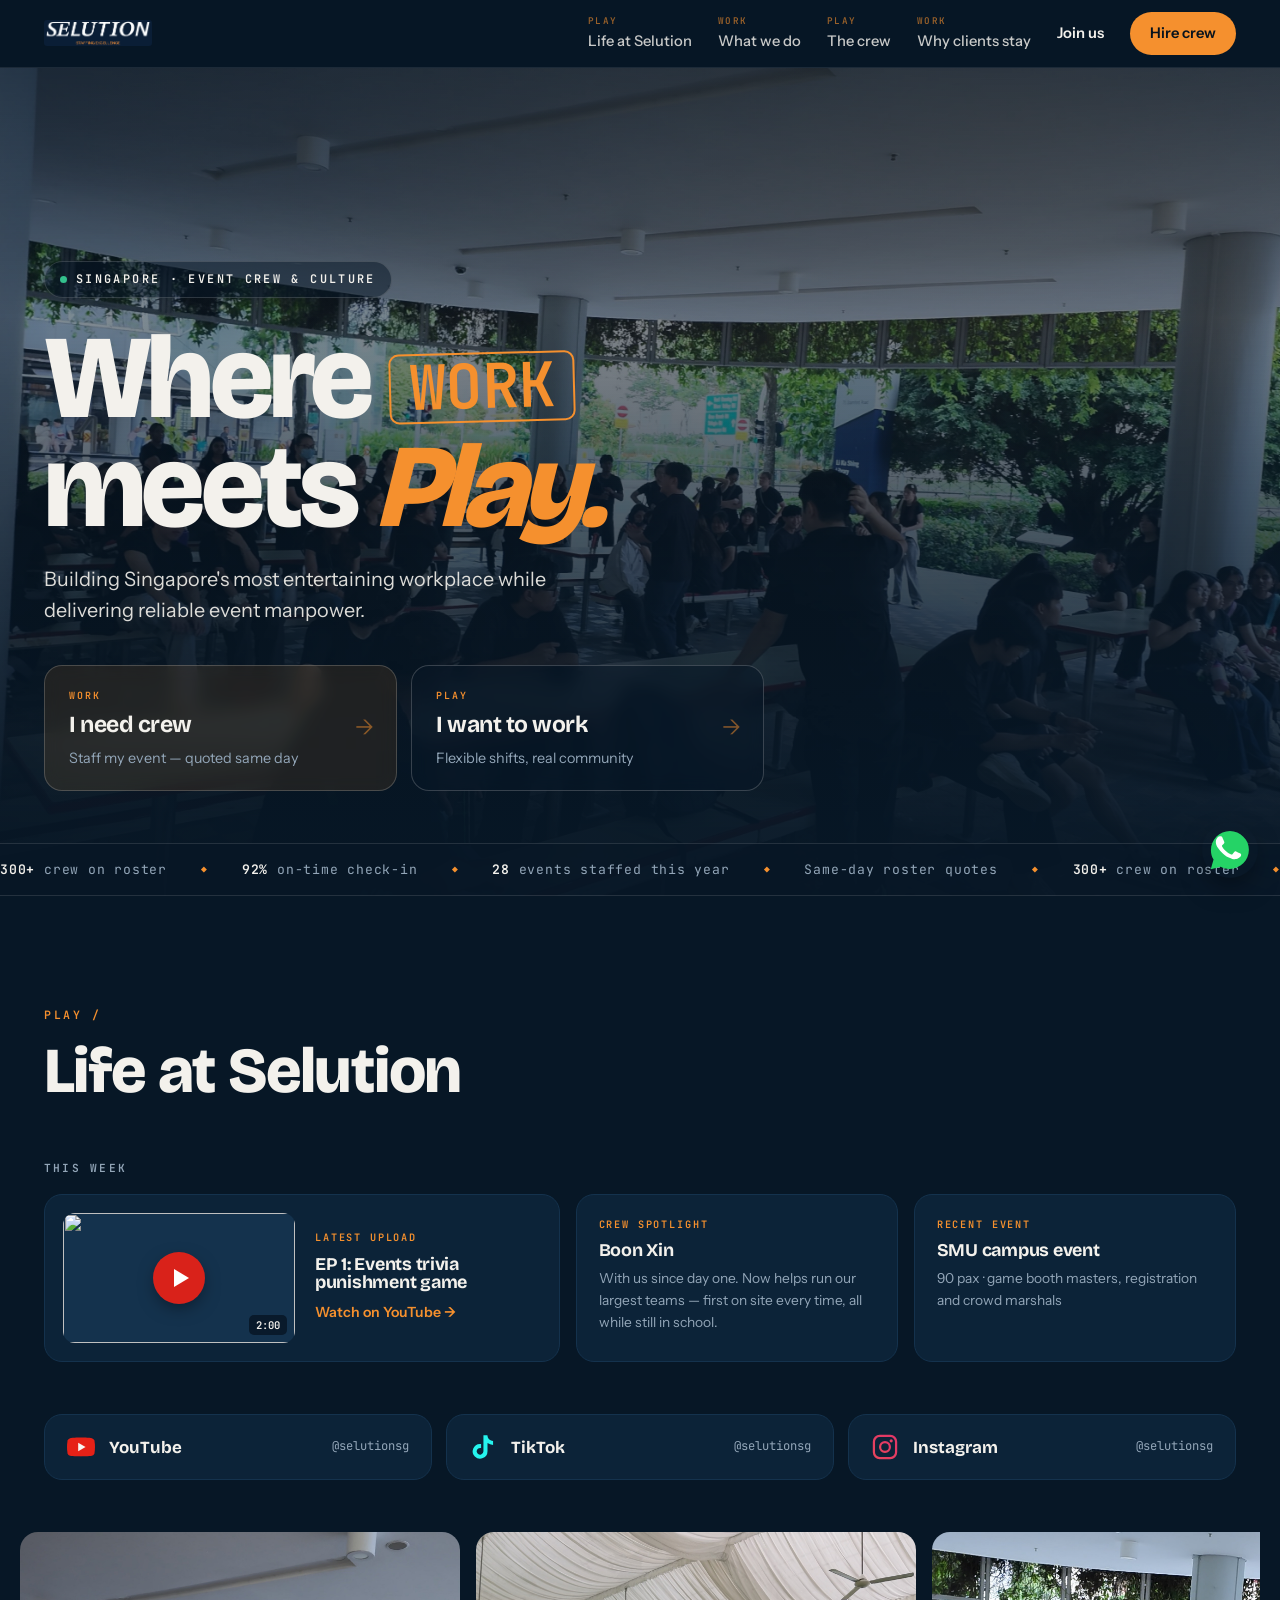
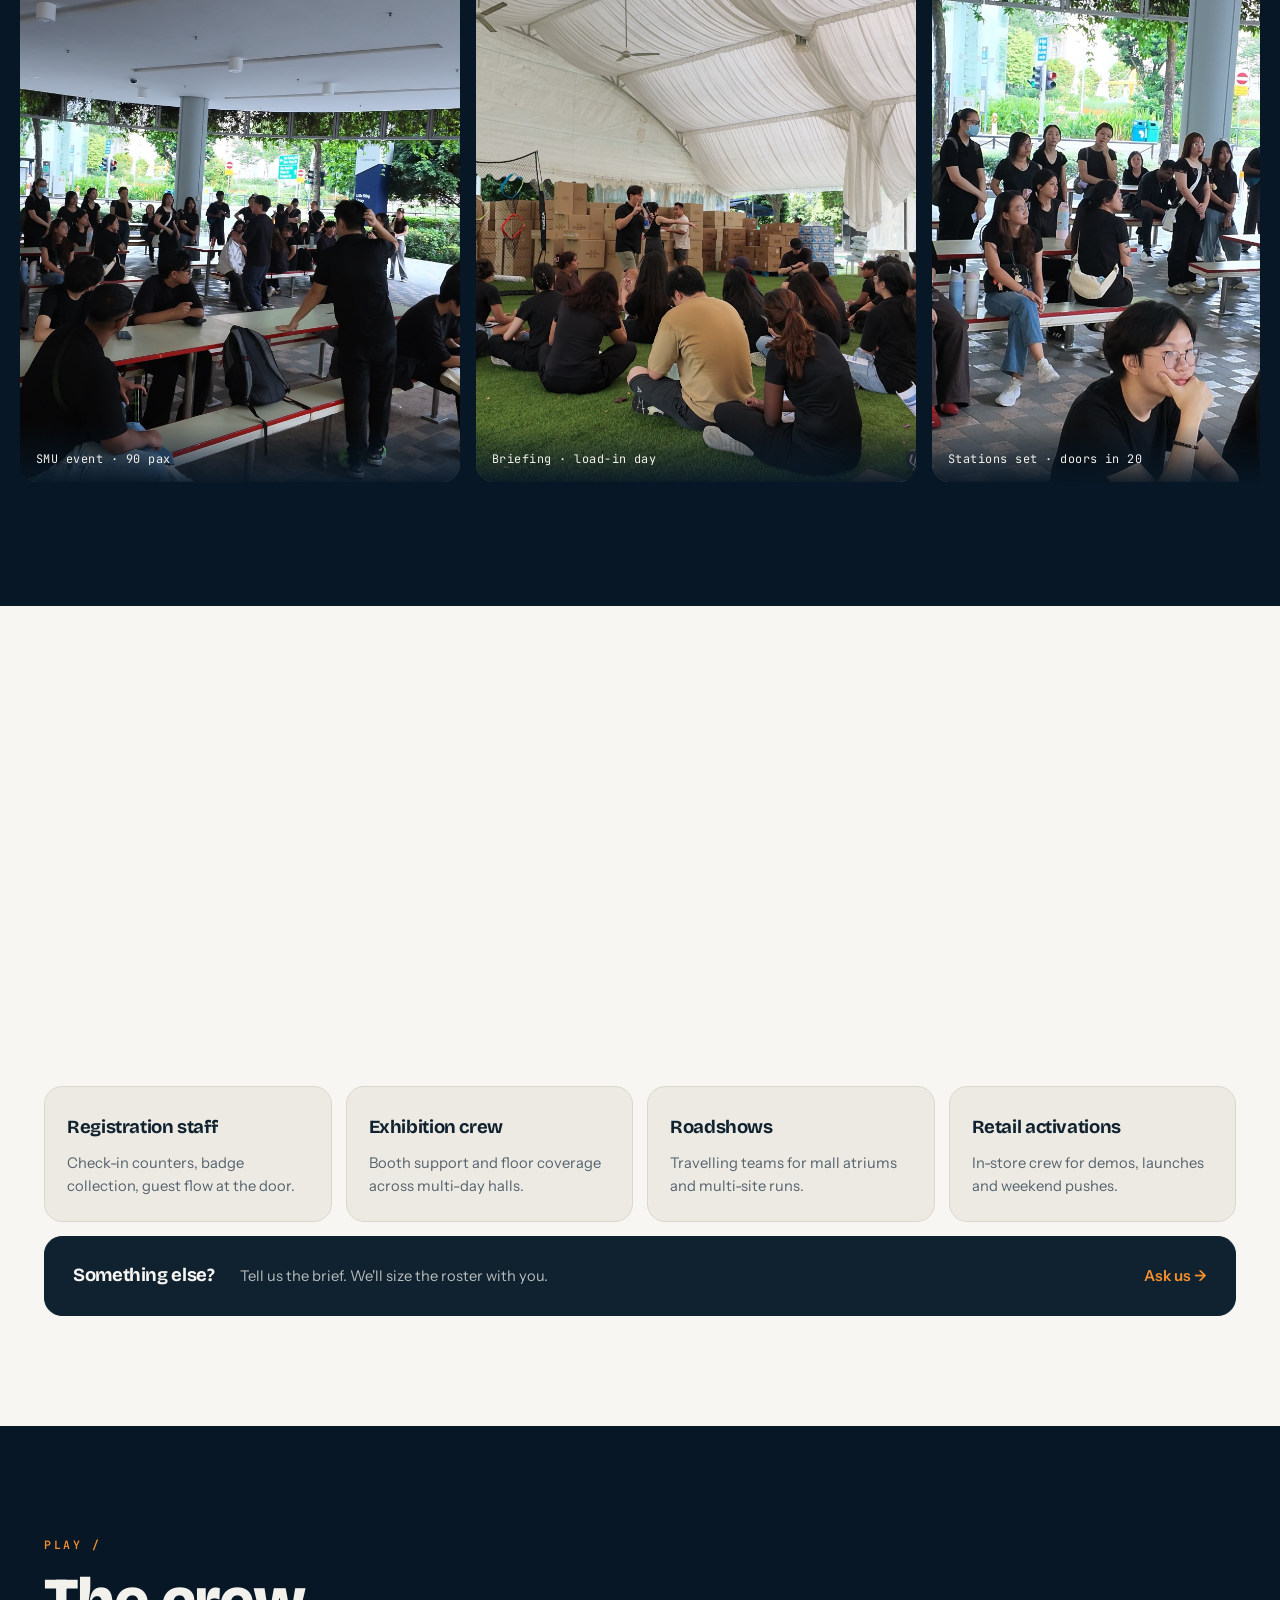
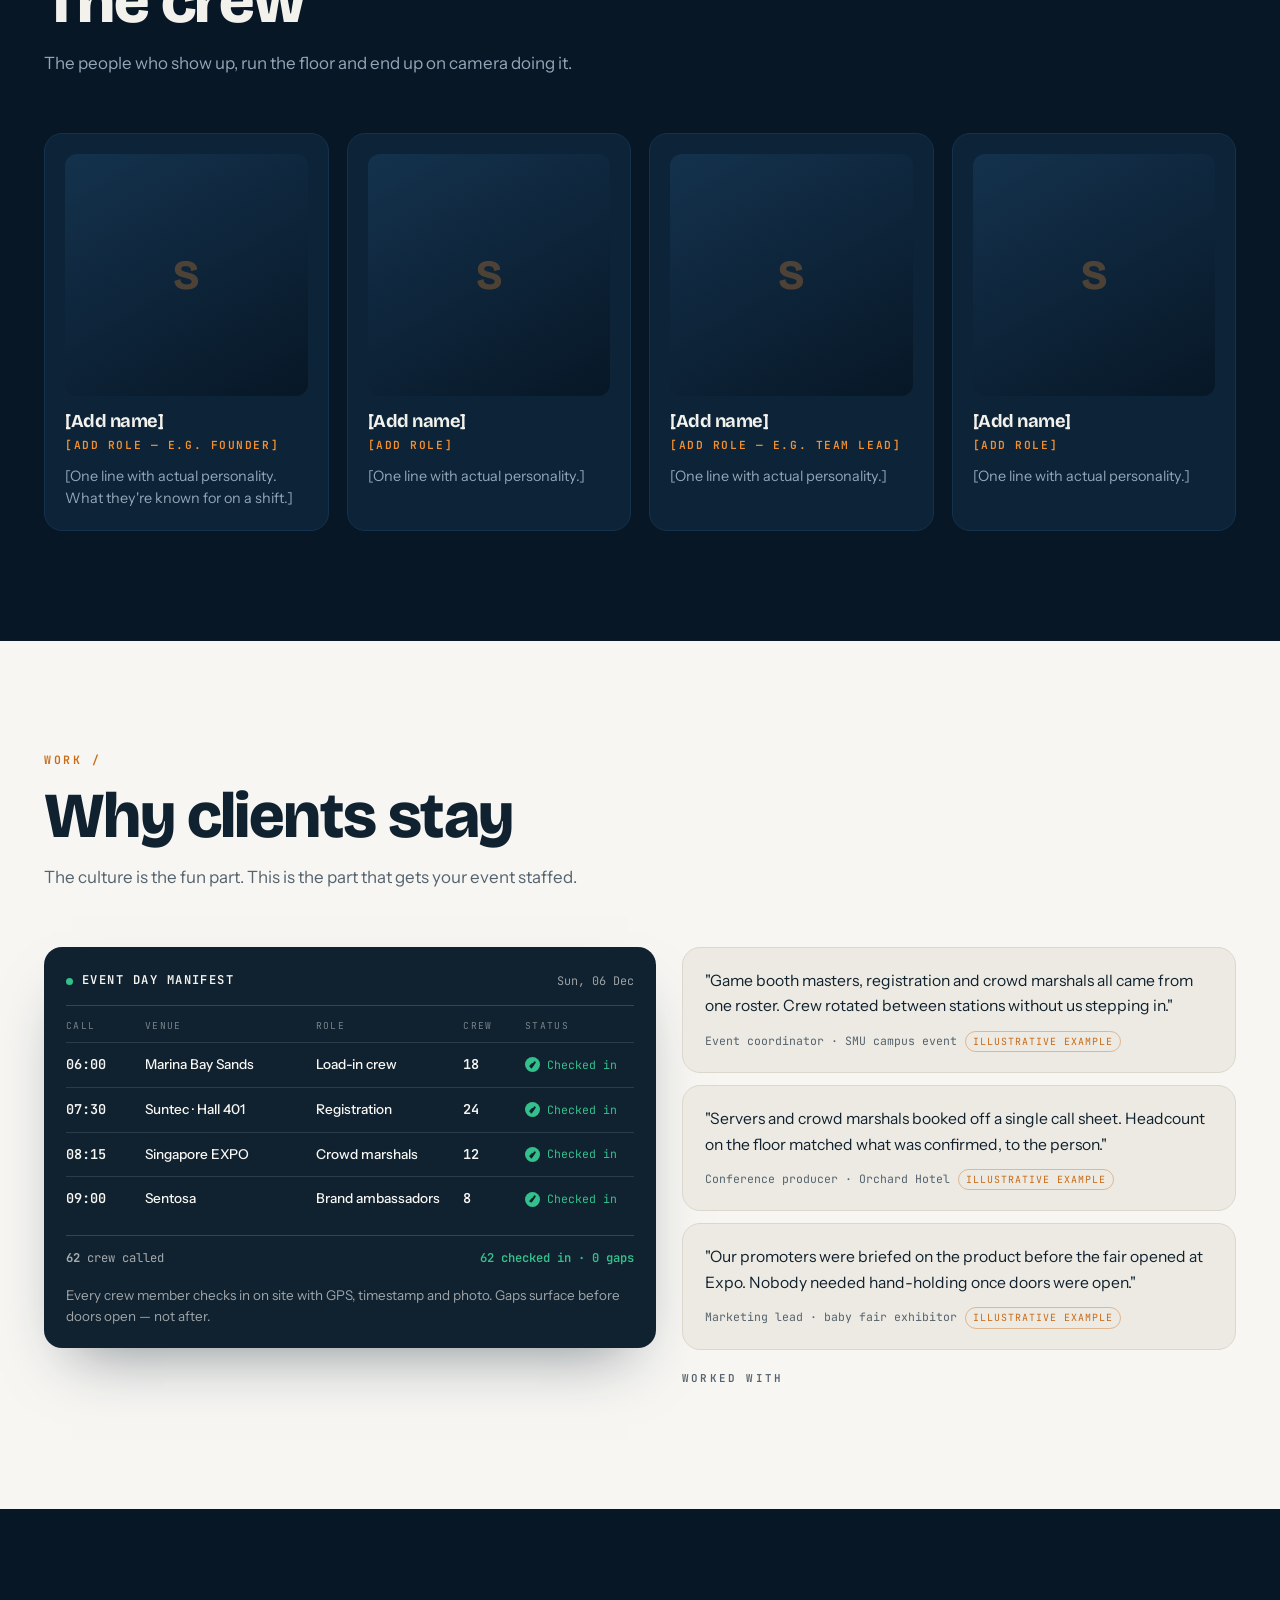
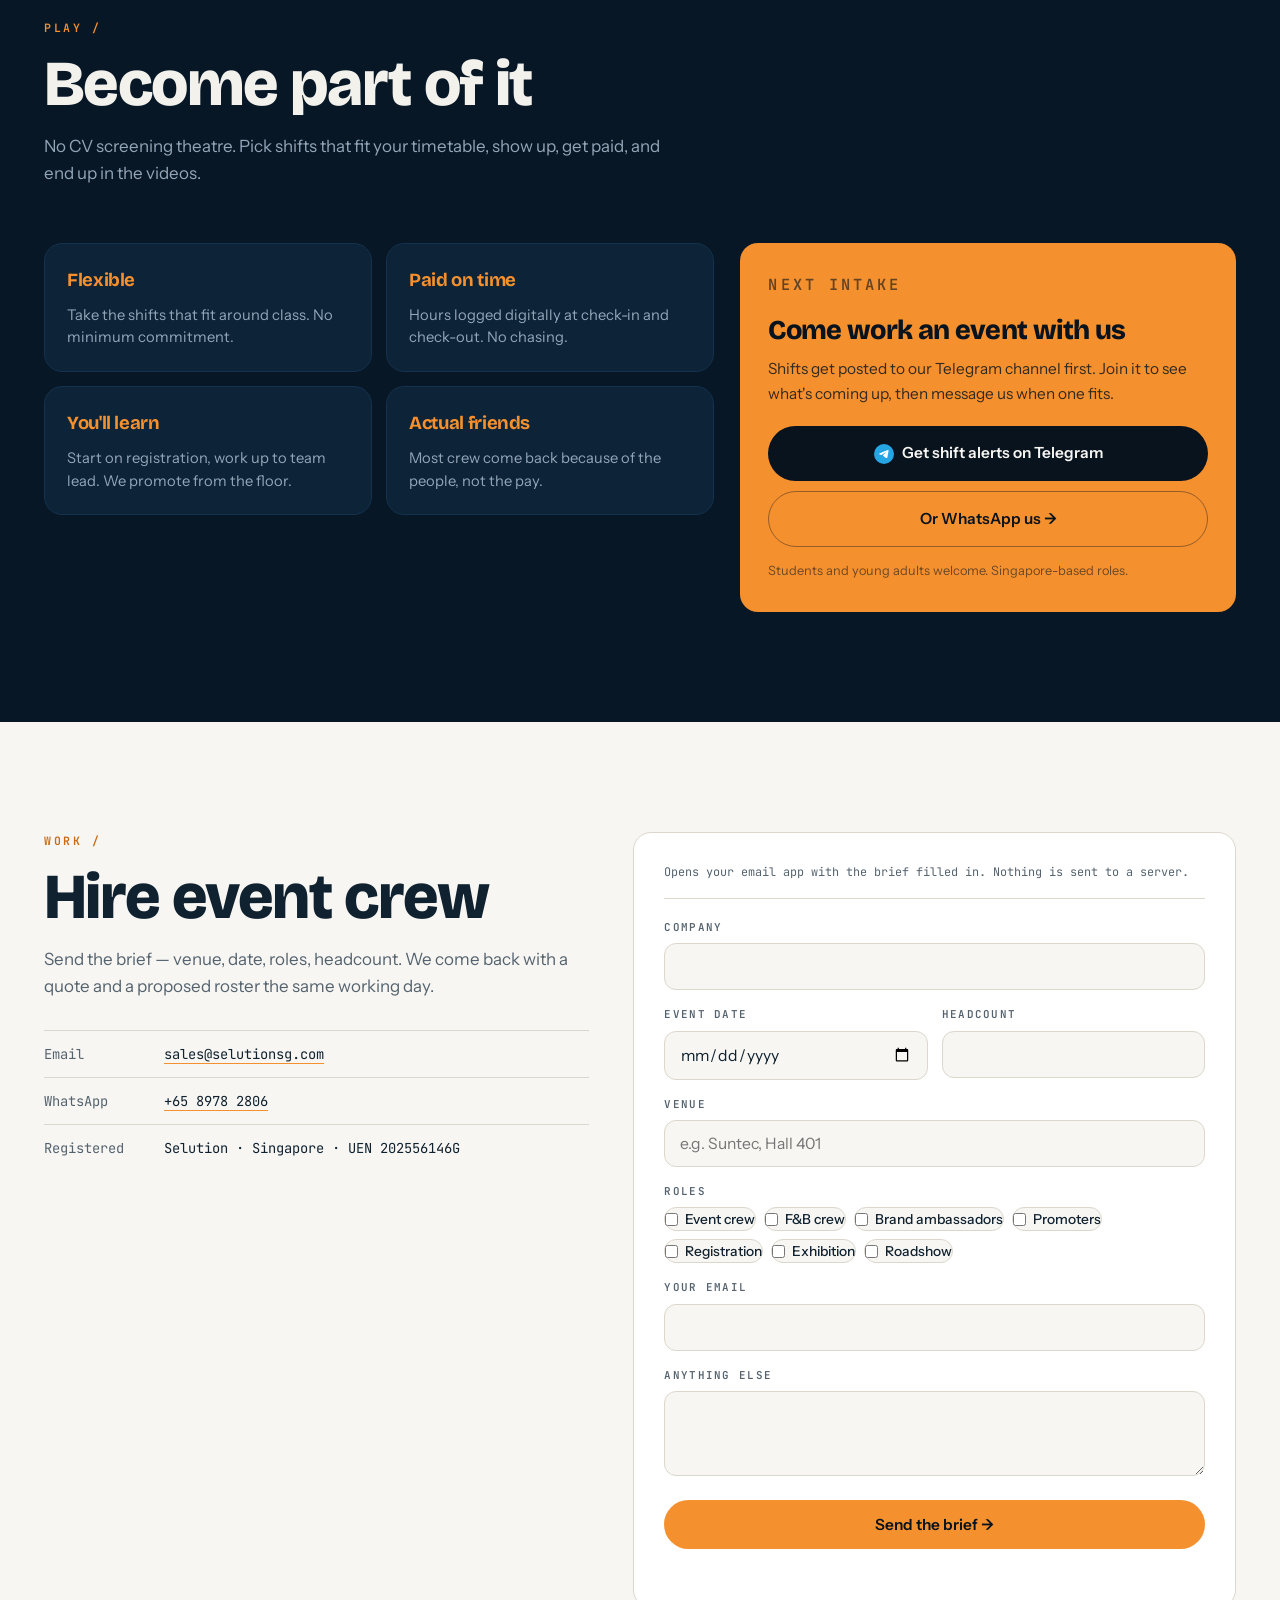
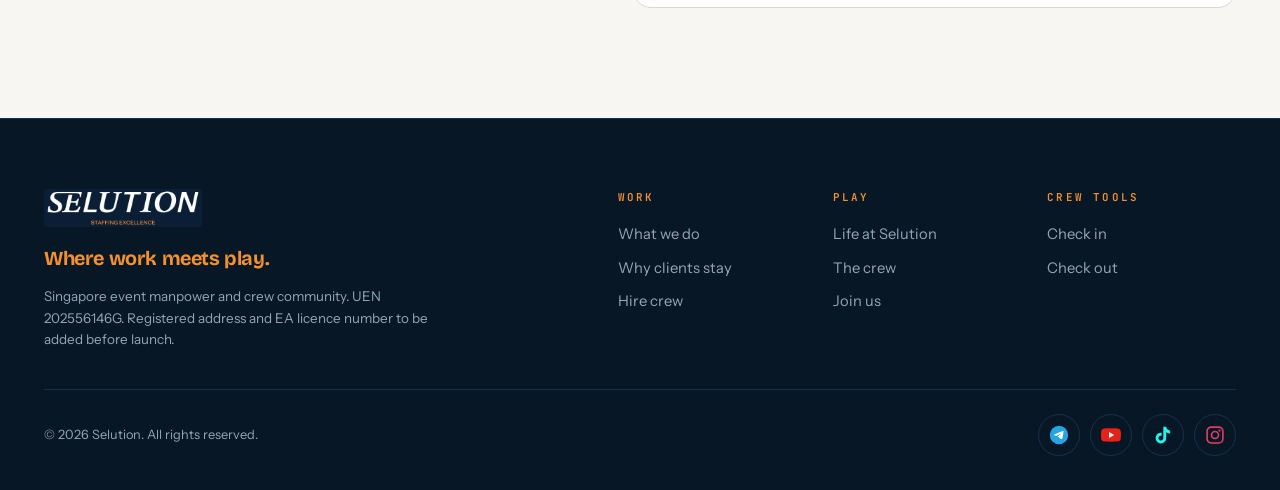
==== index.html @ d0be909a "Name the first three client logo slots; blend white logo backgrounds" ====
<!DOCTYPE html>
<html lang="en-SG">
<head>
<meta charset="UTF-8">
<meta name="viewport" content="width=device-width, initial-scale=1.0">
<title>Selution — Where Work Meets Play</title>
<meta name="description" content="Selution is building Singapore's most entertaining workplace while delivering reliable event manpower. Crew, promoters and brand ambassadors for events across Singapore.">
<meta name="theme-color" content="#071726">
<link rel="icon" type="image/svg+xml" href="assets/favicon.svg">
<meta property="og:type" content="website">
<meta property="og:title" content="Selution — Where Work Meets Play">
<meta property="og:description" content="Building Singapore's most entertaining workplace while delivering reliable event manpower.">
<meta property="og:url" content="https://selutionsg.github.io/selutionsg-website/">
<meta property="og:image" content="https://selutionsg.github.io/selutionsg-website/assets/og.png">
<meta property="og:image:width" content="1200">
<meta property="og:image:height" content="630">
<meta name="twitter:card" content="summary_large_image">
<link rel="preconnect" href="https://fonts.googleapis.com">
<link rel="preconnect" href="https://fonts.gstatic.com" crossorigin>
<link href="https://fonts.googleapis.com/css2?family=Bricolage+Grotesque:opsz,wght@12..96,600;12..96,700;12..96,800&family=Instrument+Sans:wght@400;500;600&family=JetBrains+Mono:wght@500;600&display=swap" rel="stylesheet">
<link rel="stylesheet" href="styles.css">
</head>
<body>

<a class="skip-link" href="#main">Skip to content</a>

<header class="nav" id="top">
  <div class="shell nav-row">
    <a href="#top" class="nav-brand">
      <img src="assets/logo-crop.png" alt="Selution">
    </a>

    <nav class="nav-links" id="nav-links" aria-label="Primary">
      <a href="#life"><span class="tag-play">Play</span> Life at Selution</a>
      <a href="#services"><span class="tag-work">Work</span> What we do</a>
      <a href="#crew"><span class="tag-play">Play</span> The crew</a>
      <a href="#proof"><span class="tag-work">Work</span> Why clients stay</a>
      <a href="#join" class="nav-join">Join us</a>
      <a href="#hire" class="nav-cta">Hire crew</a>
    </nav>

    <button class="nav-toggle" id="nav-toggle" aria-expanded="false" aria-controls="nav-links">
      <span class="bar"></span><span class="bar"></span>
      <span class="sr-only">Menu</span>
    </button>
  </div>
</header>

<main id="main">

  <!-- ══════════ HERO ══════════ -->
  <section class="hero">
    <!-- Drop a looping cut at assets/hero.mp4 and it plays automatically.
         Until then, the real event photos below run as a slow montage. -->
    <div class="hero-media" aria-hidden="true">
      <video id="hero-video" muted loop playsinline preload="metadata" poster="assets/portfolio/01.jpg">
        <source src="assets/hero.mp4" type="video/mp4">
      </video>
      <div class="hero-montage" id="hero-montage">
        <img src="assets/portfolio/01.jpg" alt="" class="is-on">
        <img src="assets/portfolio/02.jpg" alt="">
        <img src="assets/portfolio/03.jpg" alt="">
      </div>
      <div class="hero-scrim"></div>
    </div>

    <div class="shell hero-inner">
      <p class="hero-eyebrow"><span class="live-dot"></span>Singapore · Event crew &amp; culture</p>

      <h1 class="hero-title">
        <span class="ht-line">Where <span class="ht-work">Work</span></span>
        <span class="ht-line">meets <em class="ht-play">Play.</em></span>
      </h1>

      <p class="hero-sub">Building Singapore's most entertaining workplace while delivering reliable event manpower.</p>

      <div class="doors">
        <a href="#hire" class="door door-work">
          <span class="door-tag">Work</span>
          <span class="door-head">I need crew</span>
          <span class="door-sub">Staff my event — quoted same day</span>
          <span class="door-go" aria-hidden="true">→</span>
        </a>
        <a href="#join" class="door door-play">
          <span class="door-tag">Play</span>
          <span class="door-head">I want to work</span>
          <span class="door-sub">Flexible shifts, real community</span>
          <span class="door-go" aria-hidden="true">→</span>
        </a>
      </div>
    </div>

    <div class="hero-marquee" aria-label="Selution by the numbers">
      <div class="marquee-track">
        <span><b>300+</b> crew on roster</span><i>◆</i>
        <span><b>92%</b> on-time check-in</span><i>◆</i>
        <span><b>28</b> events staffed this year</span><i>◆</i>
        <span>Same-day roster quotes</span><i>◆</i>
        <span><b>300+</b> crew on roster</span><i>◆</i>
        <span><b>92%</b> on-time check-in</span><i>◆</i>
        <span><b>28</b> events staffed this year</span><i>◆</i>
        <span>Same-day roster quotes</span><i>◆</i>
      </div>
    </div>
  </section>

  <!-- ══════════ LIFE AT SELUTION — centrepiece ══════════ -->
  <section class="band band-dark" id="life">
    <div class="shell">
      <header class="band-head">
        <p class="band-tag tag-play">Play /</p>
        <h2 class="band-title">Life at Selution</h2>
      </header>

      <!-- This week strip -->
      <div class="week">
        <p class="week-label">This week</p>
        <div class="week-grid">
          <article class="week-card week-feature">
            <!-- Facade: the YouTube player only loads once you press play. -->
            <button class="yt-facade" id="yt-facade" type="button"
                    data-video="7n6m3aAZXLA"
                    aria-label="Play: EP 1 — Events trivia punishment game">
              <img src="https://i.ytimg.com/vi/7n6m3aAZXLA/maxresdefault.jpg"
                   alt="" loading="lazy" width="1280" height="720">
              <span class="yt-play" aria-hidden="true"></span>
              <span class="yt-dur" aria-hidden="true">2:00</span>
            </button>
            <div class="week-meta">
              <p class="week-kicker">Latest upload</p>
              <h3>EP 1: Events trivia punishment game</h3>
              <a class="week-link" href="https://www.youtube.com/watch?v=7n6m3aAZXLA" target="_blank" rel="noopener noreferrer">Watch on YouTube →</a>
            </div>
          </article>

          <article class="week-card">
            <p class="week-kicker">Crew spotlight</p>
            <h3>Boon Xin</h3>
            <p class="week-note">With us since day one. Now helps run our largest teams — first on site every time, all while still in school.</p>
          </article>

          <article class="week-card">
            <p class="week-kicker">Recent event</p>
            <h3>SMU campus event</h3>
            <p class="week-note">90 pax · game booth masters, registration and crowd marshals</p>
          </article>
        </div>
      </div>

      <!-- Channels -->
      <div class="channels">
        <a class="channel channel-yt" href="https://www.youtube.com/@selutionsg" target="_blank" rel="noopener noreferrer">
          <svg viewBox="0 0 24 24" aria-hidden="true">
            <path fill="#E62117" d="M23.5 6.5a3 3 0 0 0-2.1-2.1C19.5 3.9 12 3.9 12 3.9s-7.5 0-9.4.5A3 3 0 0 0 .5 6.5 31 31 0 0 0 0 12a31 31 0 0 0 .5 5.5 3 3 0 0 0 2.1 2.1c1.9.5 9.4.5 9.4.5s7.5 0 9.4-.5a3 3 0 0 0 2.1-2.1A31 31 0 0 0 24 12a31 31 0 0 0-.5-5.5z"/>
            <path fill="#F7F6F3" d="M9.6 15.6 15.9 12 9.6 8.4z"/>
          </svg>
          <span class="channel-name">YouTube</span>
          <span class="channel-handle">@selutionsg</span>
        </a>
        <a class="channel channel-tt" href="https://www.tiktok.com/@selutionsg" target="_blank" rel="noopener noreferrer">
          <svg viewBox="0 0 24 24" aria-hidden="true">
            <path fill="#25F4EE" d="M19.59 6.69a4.83 4.83 0 0 1-3.77-4.25V2h-3.45v13.67a2.89 2.89 0 0 1-5.2 1.74 2.89 2.89 0 0 1 2.31-4.64 2.93 2.93 0 0 1 .88.13V9.4a6.84 6.84 0 0 0-1-.05A6.33 6.33 0 0 0 5 20.1a6.34 6.34 0 0 0 10.86-4.43v-7a8.16 8.16 0 0 0 4.77 1.52v-3.4a4.85 4.85 0 0 1-1-.1z"/>
          </svg>
          <span class="channel-name">TikTok</span>
          <span class="channel-handle">@selutionsg</span>
        </a>
        <a class="channel channel-ig" href="https://www.instagram.com/selutionsg" target="_blank" rel="noopener noreferrer">
          <svg viewBox="0 0 24 24" fill="none" aria-hidden="true">
            <defs><linearGradient id="ig-life" x1="3" y1="21" x2="21" y2="3">
              <stop offset="0" stop-color="#FFDC80"/><stop offset=".28" stop-color="#F77737"/>
              <stop offset=".55" stop-color="#E1306C"/><stop offset=".78" stop-color="#C13584"/>
              <stop offset="1" stop-color="#833AB4"/>
            </linearGradient></defs>
            <rect x="2.5" y="2.5" width="19" height="19" rx="5" stroke="url(#ig-life)" stroke-width="1.9"/>
            <circle cx="12" cy="12" r="4.2" stroke="url(#ig-life)" stroke-width="1.9"/>
            <circle cx="17.3" cy="6.7" r="1.35" fill="url(#ig-life)"/>
          </svg>
          <span class="channel-name">Instagram</span>
          <span class="channel-handle">@selutionsg</span>
        </a>
      </div>

      <!-- Reel: real event photography -->
      <div class="reel" id="reel">
        <figure class="reel-item"><img src="assets/portfolio/01.jpg" alt="Crew briefing before an SMU campus event" loading="lazy"><figcaption>SMU event · 90 pax</figcaption></figure>
        <figure class="reel-item"><img src="assets/portfolio/02.jpg" alt="Crew seated for a pre-event briefing under a marquee" loading="lazy"><figcaption>Briefing · load-in day</figcaption></figure>
        <figure class="reel-item"><img src="assets/portfolio/03.jpg" alt="Crew waiting at stations before doors open" loading="lazy"><figcaption>Stations set · doors in 20</figcaption></figure>
        <figure class="reel-item reel-tall"><img src="assets/portfolio/04.jpg" alt="Brand ambassador at a TCL activation" loading="lazy"><figcaption>TCL promoter</figcaption></figure>
        <figure class="reel-item reel-tall"><img src="assets/portfolio/05.jpg" alt="Promoter at a Tableholic retail activation" loading="lazy"><figcaption>Tableholic promoter</figcaption></figure>
      </div>
    </div>
  </section>

  <!-- ══════════ WHAT WE DO ══════════ -->
  <section class="band band-light" id="services">
    <div class="shell">
      <header class="band-head">
        <p class="band-tag tag-work">Work /</p>
        <h2 class="band-title">What we do</h2>
        <p class="band-lead">One roster, one call sheet, one point of contact. Book any mix of these.</p>
      </header>

      <ul class="svc-grid">
        <li class="svc">
          <span class="svc-n">Event crew</span>
          <p>Load-in, load-out, rigging support and back-of-house muscle.</p>
        </li>
        <li class="svc">
          <span class="svc-n">F&amp;B crew</span>
          <p>Servers and banquet crew for dinners, galas and conference catering.</p>
        </li>
        <li class="svc">
          <span class="svc-n">Brand ambassadors</span>
          <p>Faces for your brand at activations, launches and sampling.</p>
        </li>
        <li class="svc">
          <span class="svc-n">Promoters</span>
          <p>Roving crew who can actually talk to strangers and sell it.</p>
        </li>
        <li class="svc">
          <span class="svc-n">Registration staff</span>
          <p>Check-in counters, badge collection, guest flow at the door.</p>
        </li>
        <li class="svc">
          <span class="svc-n">Exhibition crew</span>
          <p>Booth support and floor coverage across multi-day halls.</p>
        </li>
        <li class="svc">
          <span class="svc-n">Roadshows</span>
          <p>Travelling teams for mall atriums and multi-site runs.</p>
        </li>
        <li class="svc">
          <span class="svc-n">Retail activations</span>
          <p>In-store crew for demos, launches and weekend pushes.</p>
        </li>
        <li class="svc svc-cta">
          <span class="svc-n">Something else?</span>
          <p>Tell us the brief. We'll size the roster with you.</p>
          <a href="#hire">Ask us →</a>
        </li>
      </ul>
    </div>
  </section>

  <!-- ══════════ THE CREW ══════════ -->
  <section class="band band-dark" id="crew">
    <div class="shell">
      <header class="band-head">
        <p class="band-tag tag-play">Play /</p>
        <h2 class="band-title">The crew</h2>
        <p class="band-lead">The people who show up, run the floor and end up on camera doing it.</p>
      </header>

      <div class="crew-grid">
        <article class="person" data-slot="founder-1">
          <div class="person-photo"><span class="person-init" aria-hidden="true">S</span></div>
          <h3>[Add name]</h3>
          <p class="person-role">[Add role — e.g. Founder]</p>
          <p class="person-line">[One line with actual personality. What they're known for on a shift.]</p>
        </article>
        <article class="person" data-slot="founder-2">
          <div class="person-photo"><span class="person-init" aria-hidden="true">S</span></div>
          <h3>[Add name]</h3>
          <p class="person-role">[Add role]</p>
          <p class="person-line">[One line with actual personality.]</p>
        </article>
        <article class="person" data-slot="regular-1">
          <div class="person-photo"><span class="person-init" aria-hidden="true">S</span></div>
          <h3>[Add name]</h3>
          <p class="person-role">[Add role — e.g. Team lead]</p>
          <p class="person-line">[One line with actual personality.]</p>
        </article>
        <article class="person" data-slot="regular-2">
          <div class="person-photo"><span class="person-init" aria-hidden="true">S</span></div>
          <h3>[Add name]</h3>
          <p class="person-role">[Add role]</p>
          <p class="person-line">[One line with actual personality.]</p>
        </article>
      </div>
    </div>
  </section>

  <!-- ══════════ WHY CLIENTS STAY ══════════ -->
  <section class="band band-light" id="proof">
    <div class="shell">
      <header class="band-head">
        <p class="band-tag tag-work">Work /</p>
        <h2 class="band-title">Why clients stay</h2>
        <p class="band-lead">The culture is the fun part. This is the part that gets your event staffed.</p>
      </header>

      <div class="proof-split">
        <!-- Live manifest — real check-in data from our own system -->
        <div class="manifest">
          <div class="manifest-head">
            <span class="manifest-title"><span class="live-dot"></span>Event day manifest</span>
            <span class="manifest-date" id="manifest-date">—</span>
          </div>
          <div class="manifest-cols" aria-hidden="true">
            <span>Call</span><span>Venue</span><span>Role</span><span>Crew</span><span>Status</span>
          </div>
          <ul class="manifest-rows" id="manifest-rows">
            <li class="manifest-row">
              <span class="m-time">06:00</span><span class="m-venue">Marina Bay Sands</span>
              <span class="m-role">Load-in crew</span><span class="m-count">18</span>
              <span class="m-status"><i class="tick" aria-hidden="true"></i>Checked in</span>
            </li>
            <li class="manifest-row">
              <span class="m-time">07:30</span><span class="m-venue">Suntec · Hall 401</span>
              <span class="m-role">Registration</span><span class="m-count">24</span>
              <span class="m-status"><i class="tick" aria-hidden="true"></i>Checked in</span>
            </li>
            <li class="manifest-row">
              <span class="m-time">08:15</span><span class="m-venue">Singapore EXPO</span>
              <span class="m-role">Crowd marshals</span><span class="m-count">12</span>
              <span class="m-status"><i class="tick" aria-hidden="true"></i>Checked in</span>
            </li>
            <li class="manifest-row">
              <span class="m-time">09:00</span><span class="m-venue">Sentosa</span>
              <span class="m-role">Brand ambassadors</span><span class="m-count">8</span>
              <span class="m-status"><i class="tick" aria-hidden="true"></i>Checked in</span>
            </li>
          </ul>
          <div class="manifest-foot">
            <span><strong id="manifest-total">62</strong> crew called</span>
            <span class="manifest-foot-ok">62 checked in · 0 gaps</span>
          </div>
          <p class="manifest-note">Every crew member checks in on site with GPS, timestamp and photo. Gaps surface before doors open — not after.</p>
        </div>

        <div class="proof-side">
          <div class="quotes">
            <blockquote class="quote">
              <p>"Game booth masters, registration and crowd marshals all came from one roster. Crew rotated between stations without us stepping in."</p>
              <footer>Event coordinator · SMU campus event <span>illustrative example</span></footer>
            </blockquote>
            <blockquote class="quote">
              <p>"Servers and crowd marshals booked off a single call sheet. Headcount on the floor matched what was confirmed, to the person."</p>
              <footer>Conference producer · Orchard Hotel <span>illustrative example</span></footer>
            </blockquote>
            <blockquote class="quote">
              <p>"Our promoters were briefed on the product before the fair opened at Expo. Nobody needed hand-holding once doors were open."</p>
              <footer>Marketing lead · baby fair exhibitor <span>illustrative example</span></footer>
            </blockquote>
          </div>

          <!-- Drop logo files into assets/logos/ as 01.png … 06.png.
               Any slot without a file hides itself, so nothing broken ever
               shows publicly. Update each alt to the client's name. -->
          <div class="logos" id="logos">
            <p class="logos-label">Worked with</p>
            <div class="logos-row">
              <span class="logo-slot"><img src="assets/logos/01.png" alt="Team Elevate" loading="lazy"></span>
              <span class="logo-slot"><img src="assets/logos/02.png" alt="Mariko Venture" loading="lazy"></span>
              <span class="logo-slot"><img src="assets/logos/03.png" alt="Gamtan Korean Cuisine" loading="lazy"></span>
              <span class="logo-slot"><img src="assets/logos/04.png" alt="" loading="lazy"></span>
              <span class="logo-slot"><img src="assets/logos/05.png" alt="" loading="lazy"></span>
              <span class="logo-slot"><img src="assets/logos/06.png" alt="" loading="lazy"></span>
            </div>
          </div>
        </div>
      </div>
    </div>
  </section>

  <!-- ══════════ JOIN ══════════ -->
  <section class="band band-dark" id="join">
    <div class="shell">
      <header class="band-head">
        <p class="band-tag tag-play">Play /</p>
        <h2 class="band-title">Become part of it</h2>
        <p class="band-lead">No CV screening theatre. Pick shifts that fit your timetable, show up, get paid, and end up in the videos.</p>
      </header>

      <div class="join-grid">
        <div class="perks">
          <div class="perk"><span class="perk-k">Flexible</span><p>Take the shifts that fit around class. No minimum commitment.</p></div>
          <div class="perk"><span class="perk-k">Paid on time</span><p>Hours logged digitally at check-in and check-out. No chasing.</p></div>
          <div class="perk"><span class="perk-k">You'll learn</span><p>Start on registration, work up to team lead. We promote from the floor.</p></div>
          <div class="perk"><span class="perk-k">Actual friends</span><p>Most crew come back because of the people, not the pay.</p></div>
        </div>

        <aside class="join-cta">
          <p class="join-kicker">Next intake</p>
          <h3>Come work an event with us</h3>
          <p>Shifts get posted to our Telegram channel first. Join it to see what's coming up, then message us when one fits.</p>
          <div class="join-actions">
            <a class="btn btn-dark" href="https://t.me/selutionevents" target="_blank" rel="noopener noreferrer">
              <svg class="btn-ico" viewBox="0 0 24 24" aria-hidden="true">
                <circle cx="12" cy="12" r="12" fill="#26A5E4"/>
                <path fill="#fff" d="M5.5 11.7c3.5-1.5 5.8-2.5 7-3 3.3-1.4 4-1.6 4.4-1.6.1 0 .3 0 .4.2.1.1.1.2.1.3v.4c-.2 1.7-.9 5.9-1.3 7.8-.2.8-.5 1.1-.8 1.1-.6.1-1.1-.4-1.7-.8-.9-.6-1.5-1-2.3-1.6-1-.7-.4-1.1.2-1.7.2-.2 2.8-2.6 2.9-2.8v-.2s-.1-.1-.2 0c-.1 0-1.5 1-4.3 2.9-.4.3-.8.4-1.1.4-.4 0-1.1-.2-1.6-.4-.6-.2-1.1-.3-1.1-.7.1-.2.3-.3.7-.5z"/>
              </svg>
              Get shift alerts on Telegram
            </a>
            <a class="btn btn-ghost-dark" href="https://wa.me/6589782806?text=Hi%20Selution%2C%20I%27d%20like%20to%20join%20the%20crew." target="_blank" rel="noopener noreferrer">Or WhatsApp us →</a>
          </div>
          <p class="join-fine">Students and young adults welcome. Singapore-based roles.</p>
        </aside>
      </div>
    </div>
  </section>

  <!-- ══════════ HIRE ══════════ -->
  <section class="band band-light" id="hire">
    <div class="shell hire-grid">
      <div class="hire-copy">
        <p class="band-tag tag-work">Work /</p>
        <h2 class="band-title">Hire event crew</h2>
        <p class="band-lead">Send the brief — venue, date, roles, headcount. We come back with a quote and a proposed roster the same working day.</p>

        <dl class="contact-list">
          <div><dt>Email</dt><dd><a href="mailto:sales@selutionsg.com">sales@selutionsg.com</a></dd></div>
          <div><dt>WhatsApp</dt><dd><a href="https://wa.me/6589782806" target="_blank" rel="noopener noreferrer">+65 8978 2806</a></dd></div>
          <div><dt>Registered</dt><dd>Selution · Singapore · UEN 202556146G</dd></div>
        </dl>
      </div>

      <form class="hire-form" id="hire-form" novalidate>
        <p class="form-note">Opens your email app with the brief filled in. Nothing is sent to a server.</p>
        <div class="fr">
          <label for="f-company">Company</label>
          <input type="text" id="f-company" name="company" autocomplete="organization" required>
        </div>
        <div class="fr fr-2">
          <div>
            <label for="f-date">Event date</label>
            <input type="date" id="f-date" name="date" required>
          </div>
          <div>
            <label for="f-heads">Headcount</label>
            <input type="number" id="f-heads" name="headcount" min="1" required>
          </div>
        </div>
        <div class="fr">
          <label for="f-venue">Venue</label>
          <input type="text" id="f-venue" name="venue" placeholder="e.g. Suntec, Hall 401" required>
        </div>
        <fieldset class="fr">
          <legend>Roles</legend>
          <div class="chips">
            <label class="chip"><input type="checkbox" name="roles" value="Event crew">Event crew</label>
            <label class="chip"><input type="checkbox" name="roles" value="F&amp;B crew">F&amp;B crew</label>
            <label class="chip"><input type="checkbox" name="roles" value="Brand ambassadors">Brand ambassadors</label>
            <label class="chip"><input type="checkbox" name="roles" value="Promoters">Promoters</label>
            <label class="chip"><input type="checkbox" name="roles" value="Registration">Registration</label>
            <label class="chip"><input type="checkbox" name="roles" value="Exhibition crew">Exhibition</label>
            <label class="chip"><input type="checkbox" name="roles" value="Roadshow">Roadshow</label>
          </div>
        </fieldset>
        <div class="fr">
          <label for="f-email">Your email</label>
          <input type="email" id="f-email" name="email" autocomplete="email" required>
        </div>
        <div class="fr">
          <label for="f-notes">Anything else</label>
          <textarea id="f-notes" name="notes" rows="3"></textarea>
        </div>
        <button type="submit" class="btn btn-flare btn-full">Send the brief →</button>
        <p id="form-status" role="status"></p>
      </form>
    </div>
  </section>

</main>

<footer class="foot">
  <div class="shell">
    <div class="foot-top">
      <div class="foot-brand">
        <img src="assets/logo-crop.png" alt="Selution" class="foot-logo">
        <p class="foot-line">Where work meets play.</p>
        <p class="foot-fine">Singapore event manpower and crew community. UEN 202556146G. Registered address and EA licence number to be added before launch.</p>
      </div>

      <nav class="foot-nav" aria-label="Footer">
        <div>
          <p class="foot-h">Work</p>
          <a href="#services">What we do</a>
          <a href="#proof">Why clients stay</a>
          <a href="#hire">Hire crew</a>
        </div>
        <div>
          <p class="foot-h">Play</p>
          <a href="#life">Life at Selution</a>
          <a href="#crew">The crew</a>
          <a href="#join">Join us</a>
        </div>
        <div>
          <p class="foot-h">Crew tools</p>
          <a href="checkin.html">Check in</a>
          <a href="checkout.html">Check out</a>
        </div>
      </nav>
    </div>

    <div class="foot-bottom">
      <p>&copy; 2026 Selution. All rights reserved.</p>
      <div class="foot-social">
        <a href="https://t.me/selutionevents" target="_blank" rel="noopener noreferrer" aria-label="Selution Events on Telegram">
          <svg viewBox="0 0 24 24" aria-hidden="true">
            <circle cx="12" cy="12" r="11" fill="#26A5E4"/>
            <path fill="#fff" d="M5.5 11.7c3.5-1.5 5.8-2.5 7-3 3.3-1.4 4-1.6 4.4-1.6.1 0 .3 0 .4.2.1.1.1.2.1.3v.4c-.2 1.7-.9 5.9-1.3 7.8-.2.8-.5 1.1-.8 1.1-.6.1-1.1-.4-1.7-.8-.9-.6-1.5-1-2.3-1.6-1-.7-.4-1.1.2-1.7.2-.2 2.8-2.6 2.9-2.8v-.2s-.1-.1-.2 0c-.1 0-1.5 1-4.3 2.9-.4.3-.8.4-1.1.4-.4 0-1.1-.2-1.6-.4-.6-.2-1.1-.3-1.1-.7.1-.2.3-.3.7-.5z"/>
          </svg>
        </a>
        <a href="https://www.youtube.com/@selutionsg" target="_blank" rel="noopener noreferrer" aria-label="Selution on YouTube">
          <svg viewBox="0 0 24 24" aria-hidden="true"><path fill="#E62117" d="M23.5 6.5a3 3 0 0 0-2.1-2.1C19.5 3.9 12 3.9 12 3.9s-7.5 0-9.4.5A3 3 0 0 0 .5 6.5 31 31 0 0 0 0 12a31 31 0 0 0 .5 5.5 3 3 0 0 0 2.1 2.1c1.9.5 9.4.5 9.4.5s7.5 0 9.4-.5a3 3 0 0 0 2.1-2.1A31 31 0 0 0 24 12a31 31 0 0 0-.5-5.5z"/><path fill="#F7F6F3" d="M9.6 15.6 15.9 12 9.6 8.4z"/></svg>
        </a>
        <a href="https://www.tiktok.com/@selutionsg" target="_blank" rel="noopener noreferrer" aria-label="Selution on TikTok">
          <svg viewBox="0 0 24 24" aria-hidden="true"><path fill="#25F4EE" d="M19.59 6.69a4.83 4.83 0 0 1-3.77-4.25V2h-3.45v13.67a2.89 2.89 0 0 1-5.2 1.74 2.89 2.89 0 0 1 2.31-4.64 2.93 2.93 0 0 1 .88.13V9.4a6.84 6.84 0 0 0-1-.05A6.33 6.33 0 0 0 5 20.1a6.34 6.34 0 0 0 10.86-4.43v-7a8.16 8.16 0 0 0 4.77 1.52v-3.4a4.85 4.85 0 0 1-1-.1z"/></svg>
        </a>
        <a href="https://www.instagram.com/selutionsg" target="_blank" rel="noopener noreferrer" aria-label="Selution on Instagram">
          <svg viewBox="0 0 24 24" fill="none" aria-hidden="true">
            <defs><linearGradient id="ig-foot" x1="3" y1="21" x2="21" y2="3">
              <stop offset="0" stop-color="#FFDC80"/><stop offset=".28" stop-color="#F77737"/>
              <stop offset=".55" stop-color="#E1306C"/><stop offset=".78" stop-color="#C13584"/>
              <stop offset="1" stop-color="#833AB4"/>
            </linearGradient></defs>
            <rect x="2.5" y="2.5" width="19" height="19" rx="5" stroke="url(#ig-foot)" stroke-width="1.9"/>
            <circle cx="12" cy="12" r="4.2" stroke="url(#ig-foot)" stroke-width="1.9"/>
            <circle cx="17.3" cy="6.7" r="1.35" fill="url(#ig-foot)"/>
          </svg>
        </a>
      </div>
    </div>
  </div>
</footer>

<a class="wa-fab" href="https://wa.me/6589782806?text=Hi%20Selution%2C%20I%27d%20like%20to%20enquire%20about%20event%20crew." target="_blank" rel="noopener noreferrer" aria-label="Chat with Selution on WhatsApp">
  <svg viewBox="0 0 32 32" aria-hidden="true">
    <path d="M23.6 8.4A10.9 10.9 0 0 0 16 5.2c-6 0-10.9 4.9-10.9 10.9 0 1.9.5 3.8 1.5 5.4L5 27l5.7-1.5c1.5.8 3.3 1.3 5.2 1.3 6 0 10.9-4.9 10.9-10.9 0-2.9-1.1-5.7-3.2-7.5z" fill="#25D366"/>
    <path d="M22 19.4c-.3.9-1.7 1.7-2.4 1.8-.6.1-1.4.1-2.3-.1-.5-.2-1.2-.4-2-.8-3.5-1.5-5.8-5-6-5.3-.2-.2-1.4-1.9-1.4-3.6s.9-2.5 1.2-2.9c.3-.3.7-.4 1-.4h.7c.2 0 .5 0 .8.6.3.7 1 2.4 1.1 2.6.1.2.2.4 0 .7-.1.2-.2.4-.4.6-.2.2-.4.5-.6.6-.2.2-.4.4-.2.8.2.4 1 1.6 2.1 2.6 1.4 1.3 2.6 1.7 3 1.9.4.2.6.1.8-.1.2-.3.9-1.1 1.2-1.4.3-.3.5-.3.8-.2.3.1 2 .9 2.3 1.1.3.2.5.3.6.4.1.2.1 1-.2 1.9z" fill="#fff"/>
  </svg>
</a>

<script src="checkin-config.js"></script>
<script src="manifest.js"></script>
<script src="script.js"></script>
</body>
</html>
---- styles.css ----
/* ==========================================================================
   Selution — Where Work Meets Play
   Two grounds: dark = Play (culture), light = Work (operations).
   The alternation is meaning, not decoration.
   ========================================================================== */

:root{
  /* Grounds */
  --ink:        #071726;   /* Play ground — near-black navy, cinematic */
  --ink-2:      #0C2338;   /* raised surface on dark */
  --ink-3:      #14324D;   /* hairlines on dark */
  --paper:      #F7F6F3;   /* Work ground — clean near-white */
  --paper-2:    #EDEAE3;   /* raised surface on light */
  --paper-3:    #DCD7CC;   /* hairlines on light */

  /* The one loud colour — from the Selution logo */
  --flare:      #F5902E;
  --flare-deep: #C96A15;

  /* Text */
  --on-ink:        #F3F1EC;
  --on-ink-soft:   #93A6B8;
  --on-paper:      #10222F;
  --on-paper-soft: #55636E;

  --ok: #34C08D;

  /* Type */
  --display: "Bricolage Grotesque", system-ui, sans-serif;
  --body:    "Instrument Sans", system-ui, sans-serif;
  --mono:    "JetBrains Mono", ui-monospace, monospace;

  --shell: 1240px;
  --r:  18px;   /* card radius */
  --r-s: 12px;
  --nav-h: 68px;

  --ease: cubic-bezier(.22,.61,.36,1);
}

*,*::before,*::after{ box-sizing:border-box; }

html{
  scroll-behavior:smooth;
  scroll-padding-top: calc(var(--nav-h) + 16px);
  -webkit-text-size-adjust:100%;
}

body{
  margin:0;
  background:var(--ink);
  color:var(--on-ink);
  font-family:var(--body);
  font-size:17px;
  line-height:1.6;
  -webkit-font-smoothing:antialiased;
  overflow-x:hidden;
}

img,svg,video{ display:block; max-width:100%; }
a{ color:inherit; }

.shell{ width:100%; max-width:var(--shell); margin:0 auto; padding:0 24px; }

.sr-only{
  position:absolute; width:1px; height:1px; padding:0; margin:-1px;
  overflow:hidden; clip:rect(0,0,0,0); white-space:nowrap; border:0;
}

.skip-link{
  position:absolute; left:16px; top:-60px; z-index:400;
  background:var(--flare); color:#08131D; font-weight:600;
  padding:10px 18px; border-radius:999px; text-decoration:none;
  transition:top .16s var(--ease);
}
.skip-link:focus{ top:14px; }

:focus-visible{ outline:3px solid var(--flare); outline-offset:3px; border-radius:6px; }

/* ── Type scale ─────────────────────────────────────────────────────────── */
h1,h2,h3{ font-family:var(--display); margin:0; line-height:1.02; letter-spacing:-.025em; }

.band-title{ font-size:clamp(2.3rem,5.4vw,4rem); font-weight:800; }
.band-lead{ max-width:56ch; font-size:1.06rem; margin:16px 0 0; }
.band-dark .band-lead{ color:var(--on-ink-soft); }
.band-light .band-lead{ color:var(--on-paper-soft); }

/* Section tags — the Work/Play system made visible */
.band-tag{
  font-family:var(--mono); font-size:.72rem; font-weight:600;
  letter-spacing:.22em; text-transform:uppercase; margin:0 0 14px;
}
.tag-play{ color:var(--flare); }
.tag-work{ color:var(--flare); }
.band-light .tag-work{ color:var(--flare-deep); }

.band-head{ margin-bottom:56px; }

/* ── Bands ──────────────────────────────────────────────────────────────── */
.band{ padding:110px 0; position:relative; }
.band-dark{ background:var(--ink); color:var(--on-ink); }
.band-light{ background:var(--paper); color:var(--on-paper); }
.band-light .band-title{ color:var(--on-paper); }

/* ── Buttons ────────────────────────────────────────────────────────────── */
.btn{
  display:inline-flex; align-items:center; justify-content:center; gap:8px;
  font-family:var(--body); font-weight:600; font-size:.96rem;
  padding:15px 26px; border-radius:999px; border:0;
  text-decoration:none; cursor:pointer;
  transition:transform .16s var(--ease), background-color .16s var(--ease);
}
.btn-flare{ background:var(--flare); color:#08131D; }
.btn-flare:hover{ background:var(--flare-deep); color:#fff; transform:translateY(-2px); }
.btn-full{ width:100%; }

/* ══════════════════════════════════════════════════════════════════════════
   NAV
   ══════════════════════════════════════════════════════════════════════════ */
.nav{
  position:sticky; top:0; z-index:200; height:var(--nav-h);
  display:flex; align-items:center;
  background:rgba(7,23,38,.72);
  backdrop-filter:blur(14px); -webkit-backdrop-filter:blur(14px);
  border-bottom:1px solid rgba(243,241,236,.09);
}
.nav-row{ display:flex; align-items:center; justify-content:space-between; gap:20px; }
.nav-brand img{ height:26px; width:auto; border-radius:3px; }

.nav-links{ display:flex; align-items:center; gap:26px; }
.nav-links a{
  text-decoration:none; font-size:.92rem; font-weight:500;
  color:var(--on-ink); opacity:.82; white-space:nowrap;
  transition:opacity .15s var(--ease);
}
.nav-links a:hover{ opacity:1; }
.nav-links .tag-play,
.nav-links .tag-work{
  font-family:var(--mono); font-size:.58rem; font-weight:600;
  letter-spacing:.14em; text-transform:uppercase;
  display:block; color:var(--flare); opacity:.75; margin-bottom:1px;
}
.nav-join{ font-weight:600 !important; opacity:1 !important; }
.nav-cta{
  background:var(--flare); color:#08131D !important; opacity:1 !important;
  padding:10px 20px; border-radius:999px; font-weight:600 !important;
  transition:background-color .16s var(--ease);
}
.nav-cta:hover{ background:var(--flare-deep); color:#fff !important; }

.nav-toggle{
  display:none; flex-direction:column; justify-content:center; gap:6px;
  width:42px; height:42px; padding:0; background:none; border:0; cursor:pointer;
}
.nav-toggle .bar{
  display:block; height:2px; width:22px; margin:0 auto;
  background:var(--on-ink); border-radius:2px;
  transition:transform .2s var(--ease), opacity .2s var(--ease);
}
.nav-toggle[aria-expanded="true"] .bar:nth-child(1){ transform:translateY(4px) rotate(45deg); }
.nav-toggle[aria-expanded="true"] .bar:nth-child(2){ transform:translateY(-4px) rotate(-45deg); }

/* ══════════════════════════════════════════════════════════════════════════
   HERO
   ══════════════════════════════════════════════════════════════════════════ */
.hero{
  position:relative; overflow:hidden;
  min-height:min(92vh,860px);
  display:flex; flex-direction:column; justify-content:flex-end;
  padding-top:90px;
}
.hero-media{ position:absolute; inset:0; z-index:0; }
.hero-media video,
.hero-montage img{
  position:absolute; inset:0;
  width:100%; height:100%; object-fit:cover;
}
.hero-media video{ opacity:0; transition:opacity .6s var(--ease); }
.hero-media video.is-playing{ opacity:1; }
.hero-media video.is-playing ~ .hero-montage{ opacity:0; }

.hero-montage{ position:absolute; inset:0; transition:opacity .6s var(--ease); }
.hero-montage img{ opacity:0; transform:scale(1.06); transition:opacity 1.6s var(--ease); }
.hero-montage img.is-on{ opacity:1; animation:kenburns 9s linear forwards; }
@keyframes kenburns{ from{ transform:scale(1.02); } to{ transform:scale(1.12); } }

/* Two layers: a soft vertical wash for depth, plus a bottom-weighted
   block that guarantees the headline and CTAs stay legible over any photo. */
.hero-scrim{
  position:absolute; inset:0;
  background:
    linear-gradient(180deg, rgba(7,23,38,.72) 0%, rgba(7,23,38,.50) 30%, rgba(7,23,38,.78) 62%, rgba(7,23,38,.96) 92%),
    radial-gradient(120% 80% at 78% 6%, rgba(245,144,46,.18), transparent 60%);
}

.hero-inner{ position:relative; z-index:2; padding-bottom:52px; }

.hero-eyebrow{
  display:inline-flex; align-items:center; gap:9px;
  font-family:var(--mono); font-size:.74rem; font-weight:600;
  letter-spacing:.2em; text-transform:uppercase;
  color:var(--on-ink); margin:0 0 26px;
  background:rgba(7,23,38,.5); border:1px solid rgba(243,241,236,.16);
  padding:8px 15px; border-radius:999px;
}
.live-dot{
  width:7px; height:7px; border-radius:50%; background:var(--ok);
  box-shadow:0 0 0 0 rgba(52,192,141,.7); animation:pulse 2.4s infinite;
  flex:0 0 auto;
}
@keyframes pulse{
  0%{ box-shadow:0 0 0 0 rgba(52,192,141,.6); }
  70%{ box-shadow:0 0 0 9px rgba(52,192,141,0); }
  100%{ box-shadow:0 0 0 0 rgba(52,192,141,0); }
}

/* The signature: two typographic voices colliding in one sentence */
.hero-title{
  font-size:clamp(3rem,9.5vw,7.4rem);
  font-weight:800; letter-spacing:-.04em; line-height:.92;
  margin:0 0 22px;
}
.ht-line{ display:block; }
.ht-work{
  font-family:var(--mono); font-weight:600;
  font-size:.52em; letter-spacing:-.01em;
  text-transform:uppercase;
  border:2px solid var(--flare); color:var(--flare);
  padding:.06em .3em .1em; border-radius:10px;
  display:inline-block; transform:translateY(-.14em) rotate(-1.5deg);
}
.ht-play{
  font-style:italic; color:var(--flare);
  letter-spacing:-.045em;
}

.hero-sub{
  font-size:clamp(1.02rem,1.7vw,1.24rem);
  max-width:44ch; color:var(--on-ink); opacity:.9; margin:0 0 38px;
}

/* Dual-path doors — split the audience at the entrance */
.doors{ display:grid; grid-template-columns:repeat(2,minmax(0,1fr)); gap:14px; max-width:720px; }
.door{
  position:relative; display:flex; flex-direction:column; gap:3px;
  padding:22px 24px 20px; border-radius:var(--r);
  text-decoration:none; overflow:hidden;
  border:1px solid rgba(243,241,236,.2);
  background:rgba(7,23,38,.58);
  backdrop-filter:blur(8px); -webkit-backdrop-filter:blur(8px);
  transition:transform .18s var(--ease), border-color .18s var(--ease), background-color .18s var(--ease);
}
.door:hover{ transform:translateY(-3px); border-color:var(--flare); }
.door-tag{
  font-family:var(--mono); font-size:.62rem; font-weight:600;
  letter-spacing:.2em; text-transform:uppercase; color:var(--flare);
}
.door-head{ font-family:var(--display); font-weight:700; font-size:1.44rem; letter-spacing:-.02em; }
.door-sub{ font-size:.9rem; color:var(--on-ink-soft); }
/* Always visible so touch users get the affordance too — brightens on hover. */
.door-go{
  position:absolute; right:22px; top:50%; transform:translateY(-50%);
  font-size:1.4rem; color:var(--flare); opacity:.5;
  transition:opacity .18s var(--ease), transform .18s var(--ease);
}
.door:hover .door-go{ opacity:1; transform:translateY(-50%) translateX(4px); }
.door-work{ background:rgba(245,144,46,.1); }

/* Numbers marquee */
.hero-marquee{
  position:relative; z-index:2;
  border-top:1px solid rgba(243,241,236,.12);
  border-bottom:1px solid rgba(243,241,236,.12);
  background:rgba(7,23,38,.72);
  overflow:hidden; padding:15px 0;
}
.marquee-track{
  display:flex; align-items:center; gap:34px; width:max-content;
  font-family:var(--mono); font-size:.82rem; letter-spacing:.06em;
  color:var(--on-ink-soft); white-space:nowrap;
  animation:slide 34s linear infinite;
}
.hero-marquee:hover .marquee-track{ animation-play-state:paused; }
.marquee-track b{ color:var(--on-ink); font-weight:600; }
.marquee-track i{ color:var(--flare); font-style:normal; font-size:.6rem; }
@keyframes slide{ from{ transform:translateX(0); } to{ transform:translateX(-50%); } }

/* ══════════════════════════════════════════════════════════════════════════
   LIFE AT SELUTION
   ══════════════════════════════════════════════════════════════════════════ */
.week{ margin-bottom:52px; }
.week-label{
  font-family:var(--mono); font-size:.7rem; font-weight:600;
  letter-spacing:.2em; text-transform:uppercase; color:var(--on-ink-soft);
  margin:0 0 16px;
}
.week-grid{ display:grid; grid-template-columns:1.6fr 1fr 1fr; gap:16px; }
.week-card{
  background:var(--ink-2); border:1px solid var(--ink-3);
  border-radius:var(--r); padding:22px; margin:0;
  transition:border-color .18s var(--ease), transform .18s var(--ease);
}
.week-card:hover{ border-color:rgba(245,144,46,.5); transform:translateY(-2px); }
.week-feature{ display:flex; gap:20px; align-items:center; padding:18px; }

/* Click-to-play YouTube facade — real thumbnail, player loads on demand */
.yt-facade{
  position:relative; flex:0 0 232px; aspect-ratio:16/9;
  padding:0; border:0; border-radius:var(--r-s); overflow:hidden;
  background:var(--ink-3); cursor:pointer; display:block;
}
.yt-facade img{ width:100%; height:100%; object-fit:cover; transition:transform .4s var(--ease); }
.yt-facade:hover img{ transform:scale(1.05); }
.yt-play{
  position:absolute; inset:0; margin:auto;
  width:52px; height:52px; border-radius:50%;
  background:rgba(230,33,23,.94);
  box-shadow:0 6px 18px -4px rgba(0,0,0,.5);
  transition:transform .18s var(--ease), background-color .18s var(--ease);
}
.yt-play::after{
  content:""; position:absolute; inset:0; margin:auto;
  width:0; height:0; border-style:solid;
  border-width:9px 0 9px 15px;
  border-color:transparent transparent transparent #fff;
  transform:translateX(2px);
}
.yt-facade:hover .yt-play{ transform:scale(1.09); background:#E62117; }
.yt-dur{
  position:absolute; right:8px; bottom:8px;
  font-family:var(--mono); font-size:.66rem; font-weight:600;
  background:rgba(7,23,38,.86); color:var(--on-ink);
  padding:3px 7px; border-radius:5px;
}
/* Width must be explicit: on a replaced element, flex-basis + aspect-ratio
   lets the resolved height drive the width instead. */
.yt-frame{
  flex:0 0 auto; width:232px; height:auto; aspect-ratio:16/9;
  border:0; border-radius:var(--r-s); overflow:hidden; display:block;
}
.week-kicker{
  font-family:var(--mono); font-size:.64rem; font-weight:600;
  letter-spacing:.18em; text-transform:uppercase; color:var(--flare);
  margin:0 0 8px;
}
.week-card h3{ font-size:1.12rem; font-weight:700; letter-spacing:-.015em; }
.week-note{ font-size:.86rem; color:var(--on-ink-soft); margin:8px 0 0; }
.week-link{
  display:inline-block; margin-top:10px; font-size:.88rem; font-weight:600;
  color:var(--flare); text-decoration:none;
}
.week-link:hover{ text-decoration:underline; }

/* Channels */
.channels{ display:grid; grid-template-columns:repeat(3,1fr); gap:14px; margin-bottom:52px; }
.channel{
  display:flex; align-items:center; gap:14px;
  padding:18px 22px; border-radius:var(--r);
  background:var(--ink-2); border:1px solid var(--ink-3);
  text-decoration:none;
  transition:transform .18s var(--ease), border-color .18s var(--ease);
}
.channel svg{ width:28px; height:28px; flex:0 0 auto; }
.channel-name{ font-family:var(--display); font-weight:700; font-size:1.06rem; }
.channel-handle{ font-family:var(--mono); font-size:.76rem; color:var(--on-ink-soft); margin-left:auto; }
.channel:hover{ transform:translateY(-3px); }
.channel-yt:hover{ border-color:#E62117; }
.channel-tt:hover{ border-color:#25F4EE; }
.channel-ig:hover{ border-color:#E1306C; }

/* Photo reel — horizontal, scroll-snapped */
.reel{
  display:grid; grid-auto-flow:column; grid-auto-columns:min(440px,78vw);
  gap:16px; overflow-x:auto; scroll-snap-type:x mandatory;
  padding-bottom:14px; margin:0 -24px; padding-left:24px; padding-right:24px;
  scrollbar-width:thin; scrollbar-color:var(--ink-3) transparent;
}
.reel::-webkit-scrollbar{ height:7px; }
.reel::-webkit-scrollbar-thumb{ background:var(--ink-3); border-radius:99px; }
.reel-item{
  margin:0; position:relative; scroll-snap-align:start;
  border-radius:var(--r); overflow:hidden; background:var(--ink-2);
}
.reel-item img{ width:100%; height:100%; object-fit:cover; aspect-ratio:16/10; transition:transform .5s var(--ease); }
.reel-tall img{ aspect-ratio:4/5; }
.reel-item:hover img{ transform:scale(1.04); }
.reel-item figcaption{
  position:absolute; left:0; right:0; bottom:0; padding:26px 16px 13px;
  font-family:var(--mono); font-size:.74rem; letter-spacing:.04em;
  background:linear-gradient(to top, rgba(7,23,38,.92), transparent);
}

/* ══════════════════════════════════════════════════════════════════════════
   WHAT WE DO
   ══════════════════════════════════════════════════════════════════════════ */
.svc-grid{
  list-style:none; margin:0; padding:0;
  display:grid; grid-template-columns:repeat(4,1fr); gap:14px;
}
.svc{
  background:var(--paper-2); border:1px solid var(--paper-3);
  border-radius:var(--r); padding:26px 22px 24px;
  transition:transform .18s var(--ease), border-color .18s var(--ease), background-color .18s var(--ease);
}
.svc:hover{ transform:translateY(-3px); border-color:var(--flare); background:#fff; }
.svc-n{
  display:block; font-family:var(--display); font-weight:700;
  font-size:1.16rem; letter-spacing:-.02em; margin-bottom:9px;
  color:var(--on-paper);
}
.svc p{ margin:0; font-size:.92rem; color:var(--on-paper-soft); line-height:1.55; }
/* The 8 services fill two clean rows; the ask spans the full width below
   them so it reads as a closing invitation rather than a ninth service. */
.svc-cta{
  grid-column:1 / -1;
  background:var(--on-paper); border-color:var(--on-paper);
  display:flex; align-items:center; gap:10px 26px; flex-wrap:wrap;
  padding:24px 28px;
}
.svc-cta .svc-n{ color:var(--paper); margin-bottom:0; }
.svc-cta p{ color:rgba(247,246,243,.72); flex:1 1 280px; }
.svc-cta a{
  color:var(--flare); font-weight:600; font-size:.95rem;
  text-decoration:none; white-space:nowrap;
}
.svc-cta:hover{ background:var(--on-paper); border-color:var(--flare); transform:none; }
.svc-cta a:hover{ text-decoration:underline; }

/* ══════════════════════════════════════════════════════════════════════════
   THE CREW
   ══════════════════════════════════════════════════════════════════════════ */
.crew-grid{ display:grid; grid-template-columns:repeat(4,1fr); gap:18px; }
.person{
  background:var(--ink-2); border:1px solid var(--ink-3);
  border-radius:var(--r); padding:20px; margin:0;
  transition:transform .18s var(--ease), border-color .18s var(--ease);
}
.person:hover{ transform:translateY(-3px); border-color:rgba(245,144,46,.5); }
.person-photo{
  aspect-ratio:1; border-radius:var(--r-s); margin-bottom:16px;
  background:linear-gradient(150deg, var(--ink-3), var(--ink));
  display:flex; align-items:center; justify-content:center;
  overflow:hidden;
}
.person-photo img{ width:100%; height:100%; object-fit:cover; }
.person-init{
  font-family:var(--display); font-weight:800; font-size:2.6rem;
  color:rgba(245,144,46,.28);
}
.person h3{ font-size:1.14rem; font-weight:700; }
.person-role{
  font-family:var(--mono); font-size:.7rem; font-weight:600;
  letter-spacing:.14em; text-transform:uppercase; color:var(--flare);
  margin:6px 0 10px;
}
.person-line{ font-size:.9rem; color:var(--on-ink-soft); margin:0; line-height:1.55; }

/* ══════════════════════════════════════════════════════════════════════════
   WHY CLIENTS STAY
   ══════════════════════════════════════════════════════════════════════════ */
.proof-split{ display:grid; grid-template-columns:1.05fr .95fr; gap:26px; align-items:start; }

.manifest{
  background:var(--on-paper); color:var(--paper);
  border-radius:var(--r); padding:24px 22px 20px;
  box-shadow:0 30px 60px -28px rgba(16,34,47,.5);
}
.manifest-head{
  display:flex; align-items:center; justify-content:space-between;
  gap:12px; padding-bottom:14px; margin-bottom:12px;
  border-bottom:1px solid rgba(247,246,243,.16);
}
.manifest-title{
  display:inline-flex; align-items:center; gap:9px;
  font-family:var(--mono); font-size:.76rem; font-weight:600;
  letter-spacing:.12em; text-transform:uppercase;
}
.manifest-date{ font-family:var(--mono); font-size:.74rem; color:rgba(247,246,243,.6); }
.manifest-cols{
  display:grid; grid-template-columns:.6fr 1.4fr 1.2fr .45fr .95fr; gap:10px;
  font-family:var(--mono); font-size:.6rem; letter-spacing:.14em;
  text-transform:uppercase; color:rgba(247,246,243,.45); padding-bottom:9px;
}
.manifest-rows{ list-style:none; margin:0; padding:0; }
.manifest-row{
  display:grid; grid-template-columns:.6fr 1.4fr 1.2fr .45fr .95fr; gap:10px;
  align-items:center; padding:11px 0; font-size:.85rem;
  border-top:1px solid rgba(247,246,243,.12);
}
.m-time{ font-family:var(--mono); font-weight:600; }
.m-count{ font-family:var(--mono); font-weight:600; }
.m-venue,.m-role{ font-weight:500; }
.m-status{
  display:flex; align-items:center; gap:7px; white-space:nowrap;
  font-family:var(--mono); font-size:.72rem; color:var(--ok);
}
.m-status.pending{ color:var(--flare); }
.tick{
  position:relative; flex:0 0 auto;
  width:15px; height:15px; border-radius:50%; background:var(--ok);
}
.tick::before{
  content:""; position:absolute; left:6.6px; top:3.6px;
  width:2.4px; height:8px; background:var(--on-paper);
  transform:rotate(35deg); border-radius:1px;
}
.tick::after{
  content:""; position:absolute; left:4px; top:6.8px;
  width:5px; height:2.4px; background:var(--on-paper);
  transform:rotate(-45deg); border-radius:1px;
}
.manifest-foot{
  display:flex; justify-content:space-between; align-items:center; gap:12px;
  margin-top:14px; padding-top:13px;
  border-top:1px solid rgba(247,246,243,.16);
  font-family:var(--mono); font-size:.76rem; color:rgba(247,246,243,.65);
}
.manifest-foot-ok{ color:var(--ok); font-weight:600; }
.manifest-foot-warn{ color:var(--flare); font-weight:600; }
.manifest-note{
  margin:16px 0 0; font-size:.84rem; line-height:1.6;
  color:rgba(247,246,243,.62);
}

.quotes{ display:grid; gap:12px; }
.quote{
  margin:0; background:var(--paper-2); border:1px solid var(--paper-3);
  border-radius:var(--r); padding:20px 22px;
}
.quote p{ margin:0 0 12px; font-size:.98rem; line-height:1.6; color:var(--on-paper); }
.quote footer{
  font-family:var(--mono); font-size:.72rem; color:var(--on-paper-soft);
  display:flex; flex-wrap:wrap; gap:8px; align-items:center;
}
.quote footer span{
  font-size:.62rem; letter-spacing:.1em; text-transform:uppercase;
  color:var(--flare-deep); border:1px solid rgba(201,106,21,.4);
  padding:2px 7px; border-radius:999px;
}

.logos{ margin-top:20px; }
.logos-label{
  font-family:var(--mono); font-size:.68rem; font-weight:600;
  letter-spacing:.2em; text-transform:uppercase;
  color:var(--on-paper-soft); margin:0 0 12px;
}
/* auto-fill so the row stays balanced whatever number of logos exist */
.logos-row{
  display:grid; gap:10px;
  grid-template-columns:repeat(auto-fill, minmax(108px, 1fr));
}
/* White tile + multiply blend so logos supplied on a white background sit
   flush instead of showing a pale rectangle against the section. */
.logo-slot{
  display:flex; align-items:center; justify-content:center;
  aspect-ratio:16/9; border-radius:var(--r-s);
  background:#fff; border:1px solid var(--paper-3);
  padding:14px;
}
/* Client marks arrive in clashing colours; muting them to one tone keeps
   the row calm, and full colour on hover rewards a closer look. */
.logo-slot img{
  max-width:100%; max-height:100%; width:auto; height:auto;
  object-fit:contain; mix-blend-mode:multiply;
  filter:grayscale(1); opacity:.62;
  transition:filter .2s var(--ease), opacity .2s var(--ease);
}
.logo-slot:hover img{ filter:none; opacity:1; }
.logo-slot.is-empty{ display:none; }
/* Authoring aid: unfilled slots are only visible when working locally. */
.logo-slot.is-empty.show-slot{
  display:flex; background:transparent;
  border:1.5px dashed var(--paper-3);
  font-family:var(--mono); font-size:.6rem; text-align:center;
  color:var(--on-paper-soft);
}
.logo-slot.is-empty.show-slot::before{ content:attr(data-file); }
.logo-slot.is-empty img{ display:none; }

/* ══════════════════════════════════════════════════════════════════════════
   JOIN
   ══════════════════════════════════════════════════════════════════════════ */
.join-grid{ display:grid; grid-template-columns:1.15fr .85fr; gap:26px; align-items:start; }
.perks{ display:grid; grid-template-columns:repeat(2,1fr); gap:14px; }
.perk{
  background:var(--ink-2); border:1px solid var(--ink-3);
  border-radius:var(--r); padding:22px;
}
.perk-k{
  display:block; font-family:var(--display); font-weight:700;
  font-size:1.16rem; letter-spacing:-.02em; margin-bottom:8px; color:var(--flare);
}
.perk p{ margin:0; font-size:.92rem; color:var(--on-ink-soft); line-height:1.55; }

.join-cta{
  background:var(--flare); color:#08131D;
  border-radius:var(--r); padding:30px 28px;
}
.join-kicker{
  font-family:var(--mono); font-size:.68rem; font-weight:600;
  letter-spacing:.2em; text-transform:uppercase; margin:0 0 10px; opacity:.75;
}
.join-cta h3{ font-size:1.7rem; font-weight:800; margin-bottom:12px; }
.join-cta p{ margin:0 0 20px; font-size:.96rem; line-height:1.6; color:rgba(8,19,29,.82); }

/* Buttons sitting on the orange card: solid dark is primary (Telegram —
   where shifts actually get posted), outlined is the secondary route. */
.join-actions{ display:flex; flex-direction:column; gap:10px; }
.btn-dark{ background:#08131D; color:var(--paper); }
.btn-dark:hover{ background:#000; color:#fff; transform:translateY(-2px); }
.btn-ghost-dark{
  background:transparent; color:#08131D;
  border:1.5px solid rgba(8,19,29,.4);
}
.btn-ghost-dark:hover{ border-color:#08131D; background:rgba(8,19,29,.07); transform:translateY(-2px); }
.btn-ico{ width:20px; height:20px; flex:0 0 auto; }
.join-fine{ font-size:.8rem !important; margin:14px 0 0 !important; opacity:.7; }

/* ══════════════════════════════════════════════════════════════════════════
   HIRE
   ══════════════════════════════════════════════════════════════════════════ */
.hire-grid{ display:grid; grid-template-columns:.95fr 1.05fr; gap:44px; align-items:start; }
.contact-list{ margin:30px 0 0; }
.contact-list div{
  display:flex; gap:16px; padding:12px 0;
  border-top:1px solid var(--paper-3);
  font-family:var(--mono); font-size:.86rem;
}
.contact-list dt{ color:var(--on-paper-soft); min-width:104px; }
.contact-list dd{ margin:0; color:var(--on-paper); }
.contact-list a{ color:var(--on-paper); text-decoration:none; border-bottom:1px solid var(--flare); }
.contact-list a:hover{ color:var(--flare-deep); }

.hire-form{ background:#fff; border:1px solid var(--paper-3); border-radius:var(--r); padding:30px; }
.form-note{
  font-family:var(--mono); font-size:.74rem; color:var(--on-paper-soft);
  margin:0 0 20px; padding-bottom:16px; border-bottom:1px solid var(--paper-3);
}
.fr{ margin:0 0 16px; border:0; padding:0; }
.fr-2{ display:grid; grid-template-columns:1fr 1fr; gap:14px; }
.hire-form label,
.hire-form legend{
  display:block; font-family:var(--mono); font-size:.68rem; font-weight:600;
  letter-spacing:.12em; text-transform:uppercase;
  color:var(--on-paper-soft); margin:0 0 7px; padding:0;
}
.hire-form input,
.hire-form textarea{
  width:100%; font-family:var(--body); font-size:.98rem;
  padding:13px 15px; border-radius:var(--r-s);
  border:1.5px solid var(--paper-3); background:var(--paper);
  color:var(--on-paper);
}
.hire-form textarea{ resize:vertical; }
.chips{ display:flex; flex-wrap:wrap; gap:8px; }
.chip{
  display:inline-flex !important; align-items:center; gap:7px;
  background:var(--paper); border:1.5px solid var(--paper-3);
  border-radius:999px; padding:9px 15px;
  font-family:var(--body) !important; font-size:.86rem !important;
  font-weight:500 !important; letter-spacing:0 !important;
  text-transform:none !important; color:var(--on-paper) !important;
  margin:0 !important; cursor:pointer;
}
.chip input{ width:auto !important; accent-color:var(--flare); margin:0; }
#form-status{
  font-family:var(--mono); font-size:.8rem; margin:12px 0 0;
  min-height:1.2em; text-align:center; color:var(--flare-deep);
}
#form-status.ok{ color:var(--ok); }

/* ══════════════════════════════════════════════════════════════════════════
   FOOTER
   ══════════════════════════════════════════════════════════════════════════ */
.foot{ background:var(--ink); padding:70px 0 34px; border-top:1px solid var(--ink-3); }
.foot-top{ display:grid; grid-template-columns:1.2fr 1.4fr; gap:44px; padding-bottom:38px; }
.foot-logo{ height:38px; width:auto; border-radius:3px; margin-bottom:16px; }
.foot-line{
  font-family:var(--display); font-weight:700; font-size:1.24rem;
  letter-spacing:-.02em; margin:0 0 12px; color:var(--flare);
}
.foot-fine{ font-size:.84rem; color:var(--on-ink-soft); margin:0; max-width:44ch; line-height:1.6; }

.foot-nav{ display:grid; grid-template-columns:repeat(3,1fr); gap:26px; }
.foot-h{
  font-family:var(--mono); font-size:.68rem; font-weight:600;
  letter-spacing:.2em; text-transform:uppercase; color:var(--flare); margin:0 0 12px;
}
.foot-nav a{
  display:block; text-decoration:none; font-size:.92rem;
  color:var(--on-ink-soft); padding:5px 0;
  transition:color .15s var(--ease);
}
.foot-nav a:hover{ color:var(--on-ink); }

.foot-bottom{
  display:flex; justify-content:space-between; align-items:center;
  gap:20px; flex-wrap:wrap;
  padding-top:24px; border-top:1px solid var(--ink-3);
}
.foot-bottom p{ margin:0; font-size:.8rem; color:var(--on-ink-soft); }
.foot-social{ display:flex; gap:10px; }
.foot-social a{
  display:flex; align-items:center; justify-content:center;
  width:42px; height:42px; border-radius:50%;
  border:1px solid var(--ink-3);
  transition:border-color .16s var(--ease), transform .16s var(--ease);
}
.foot-social a:hover{ border-color:var(--flare); transform:translateY(-2px); }
.foot-social svg{ width:20px; height:20px; }

/* WhatsApp FAB */
.wa-fab{
  position:fixed; right:22px; bottom:22px; z-index:220;
  width:56px; height:56px; border-radius:50%;
  display:flex; align-items:center; justify-content:center;
  box-shadow:0 12px 28px -8px rgba(0,0,0,.55);
  transition:transform .16s var(--ease);
}
.wa-fab:hover{ transform:scale(1.06); }
.wa-fab svg{ width:56px; height:56px; }

/* ── Scroll reveal ──────────────────────────────────────────────────────── */
.reveal{ opacity:0; transform:translateY(22px); transition:opacity .6s var(--ease), transform .6s var(--ease); }
.reveal.is-in{ opacity:1; transform:none; }

/* ══════════════════════════════════════════════════════════════════════════
   RESPONSIVE
   ══════════════════════════════════════════════════════════════════════════ */
@media (max-width:1080px){
  .svc-grid{ grid-template-columns:repeat(3,1fr); }
  .crew-grid{ grid-template-columns:repeat(2,1fr); }
  .week-grid{ grid-template-columns:1fr 1fr; }
  .week-feature{ grid-column:1 / -1; }
}

@media (max-width:900px){
  .band{ padding:78px 0; }
  .band-head{ margin-bottom:40px; }
  .proof-split,
  .join-grid,
  .hire-grid,
  .foot-top{ grid-template-columns:1fr; }
  .channels{ grid-template-columns:1fr; }
  .hero{ min-height:auto; padding-top:56px; }
  .hero-inner{ padding-bottom:44px; }
}

@media (max-width:760px){
  body{ font-size:16px; }

  .nav-links{
    position:fixed; inset:var(--nav-h) 0 auto 0;
    flex-direction:column; align-items:stretch; gap:0;
    background:var(--ink); border-bottom:1px solid var(--ink-3);
    padding:10px 24px 22px; max-height:calc(100vh - var(--nav-h));
    overflow-y:auto;
    opacity:0; visibility:hidden; transform:translateY(-8px);
    pointer-events:none;
    transition:opacity .18s var(--ease), transform .18s var(--ease), visibility .18s;
  }
  .nav-links.is-open{ opacity:1; visibility:visible; transform:none; pointer-events:auto; }
  .nav-links a{ padding:14px 0; border-top:1px solid var(--ink-3); font-size:1rem; }
  .nav-links a:first-child{ border-top:0; }
  .nav-cta,
  .nav-join{ text-align:center; margin-top:12px; border-top:0 !important; }
  .nav-toggle{ display:flex; }

  .doors{ grid-template-columns:1fr; }
  .svc-grid,
  .crew-grid,
  .perks,
  .week-grid,
  .logos-row{ grid-template-columns:1fr; }
  /* keep the Telegram label on one line at phone widths */
  .join-actions .btn{ padding:15px 14px; font-size:.9rem; gap:7px; }
  .week-feature{ flex-direction:column; align-items:stretch; }
  .yt-facade,
  .yt-frame{ flex:none; width:100%; }
  .foot-nav{ grid-template-columns:1fr 1fr; }
  .fr-2{ grid-template-columns:1fr; }
  .logos-row{ grid-template-columns:1fr 1fr; }

  .manifest-cols{ display:none; }
  .manifest-row{ grid-template-columns:1fr; gap:3px; padding:14px 0; }
  .manifest-row > span::before{
    content:attr(data-label); display:block;
    font-family:var(--mono); font-size:.58rem; letter-spacing:.14em;
    text-transform:uppercase; color:rgba(247,246,243,.45); margin-bottom:2px;
  }

  .foot-bottom{ flex-direction:column; align-items:flex-start; }
  .wa-fab{ right:16px; bottom:16px; width:52px; height:52px; }
  .wa-fab svg{ width:52px; height:52px; }
}

/* ── Reduced motion ─────────────────────────────────────────────────────── */
@media (prefers-reduced-motion:reduce){
  html{ scroll-behavior:auto; }
  *,*::before,*::after{
    animation-duration:.001ms !important; animation-iteration-count:1 !important;
    transition-duration:.001ms !important;
  }
  .reveal{ opacity:1; transform:none; }
  .hero-montage img.is-on{ animation:none; }
  .marquee-track{ animation:none; }
  .hero-marquee{ overflow-x:auto; }
}
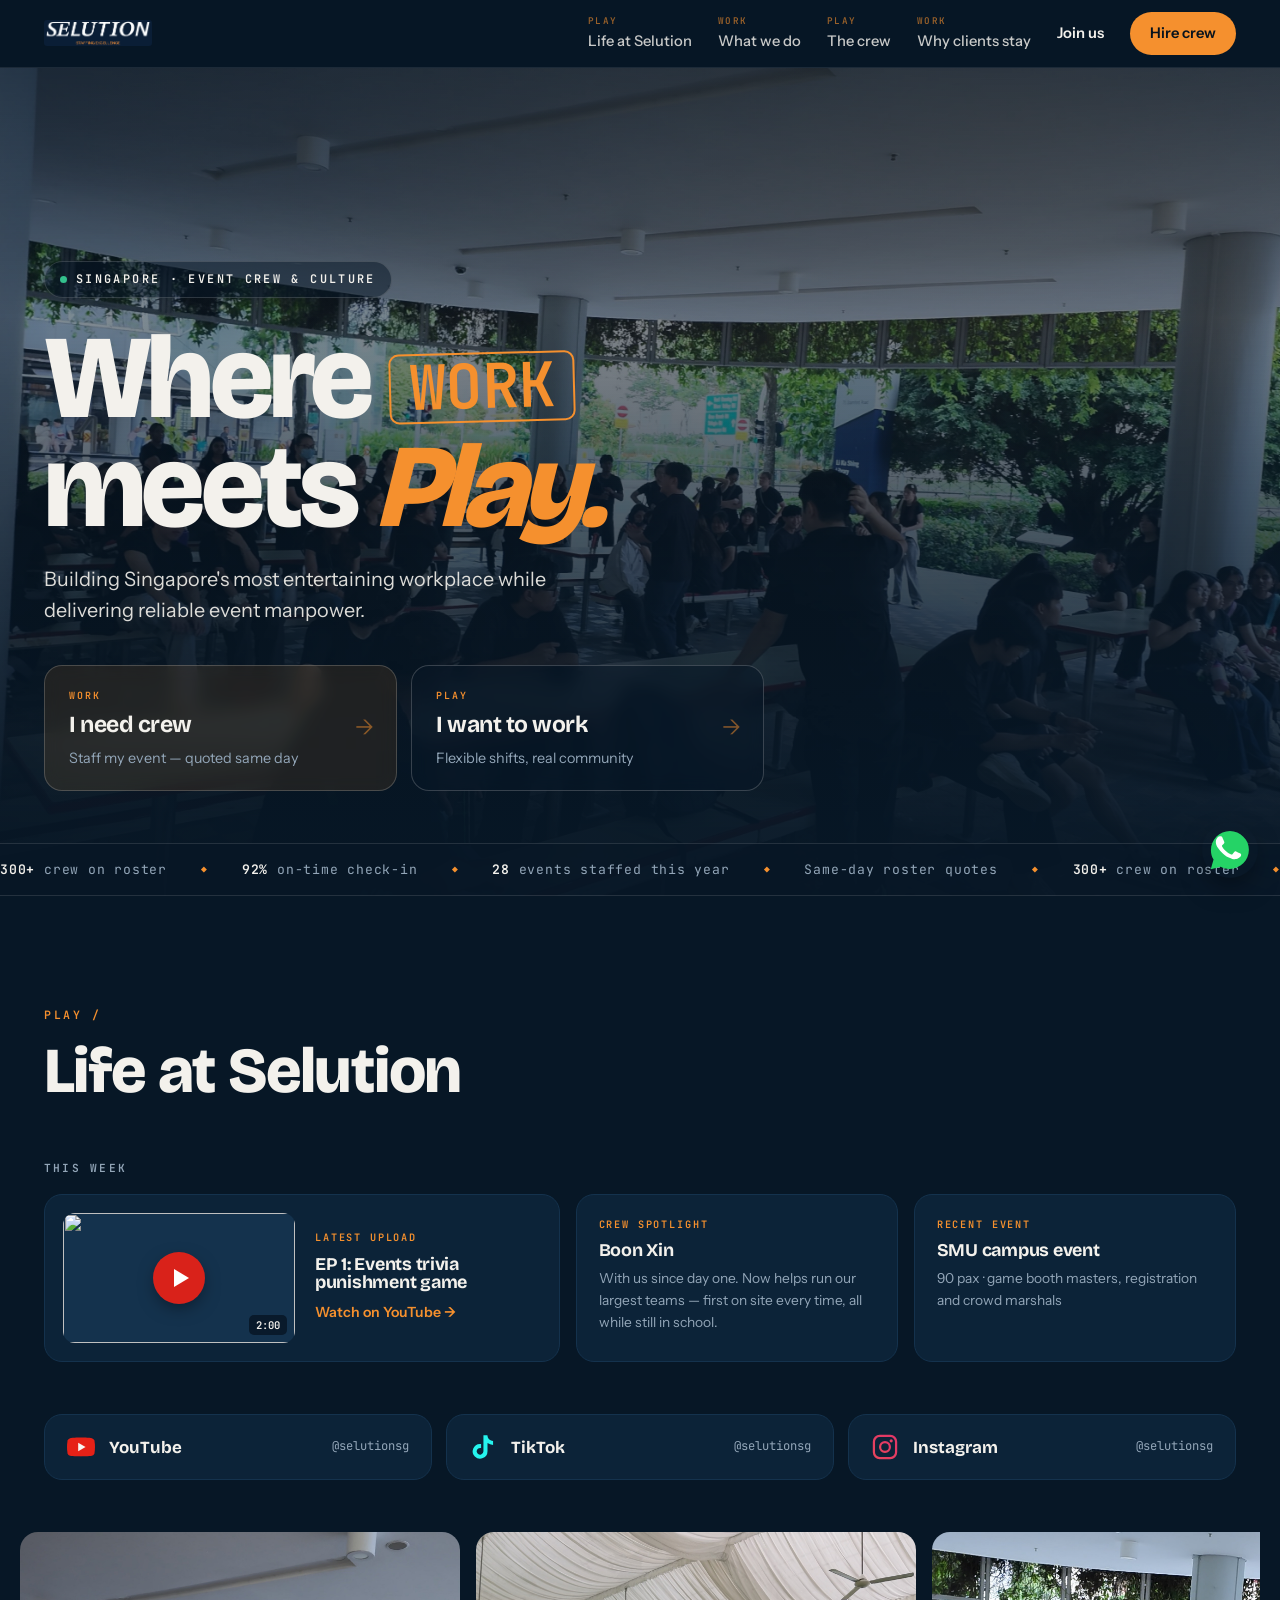
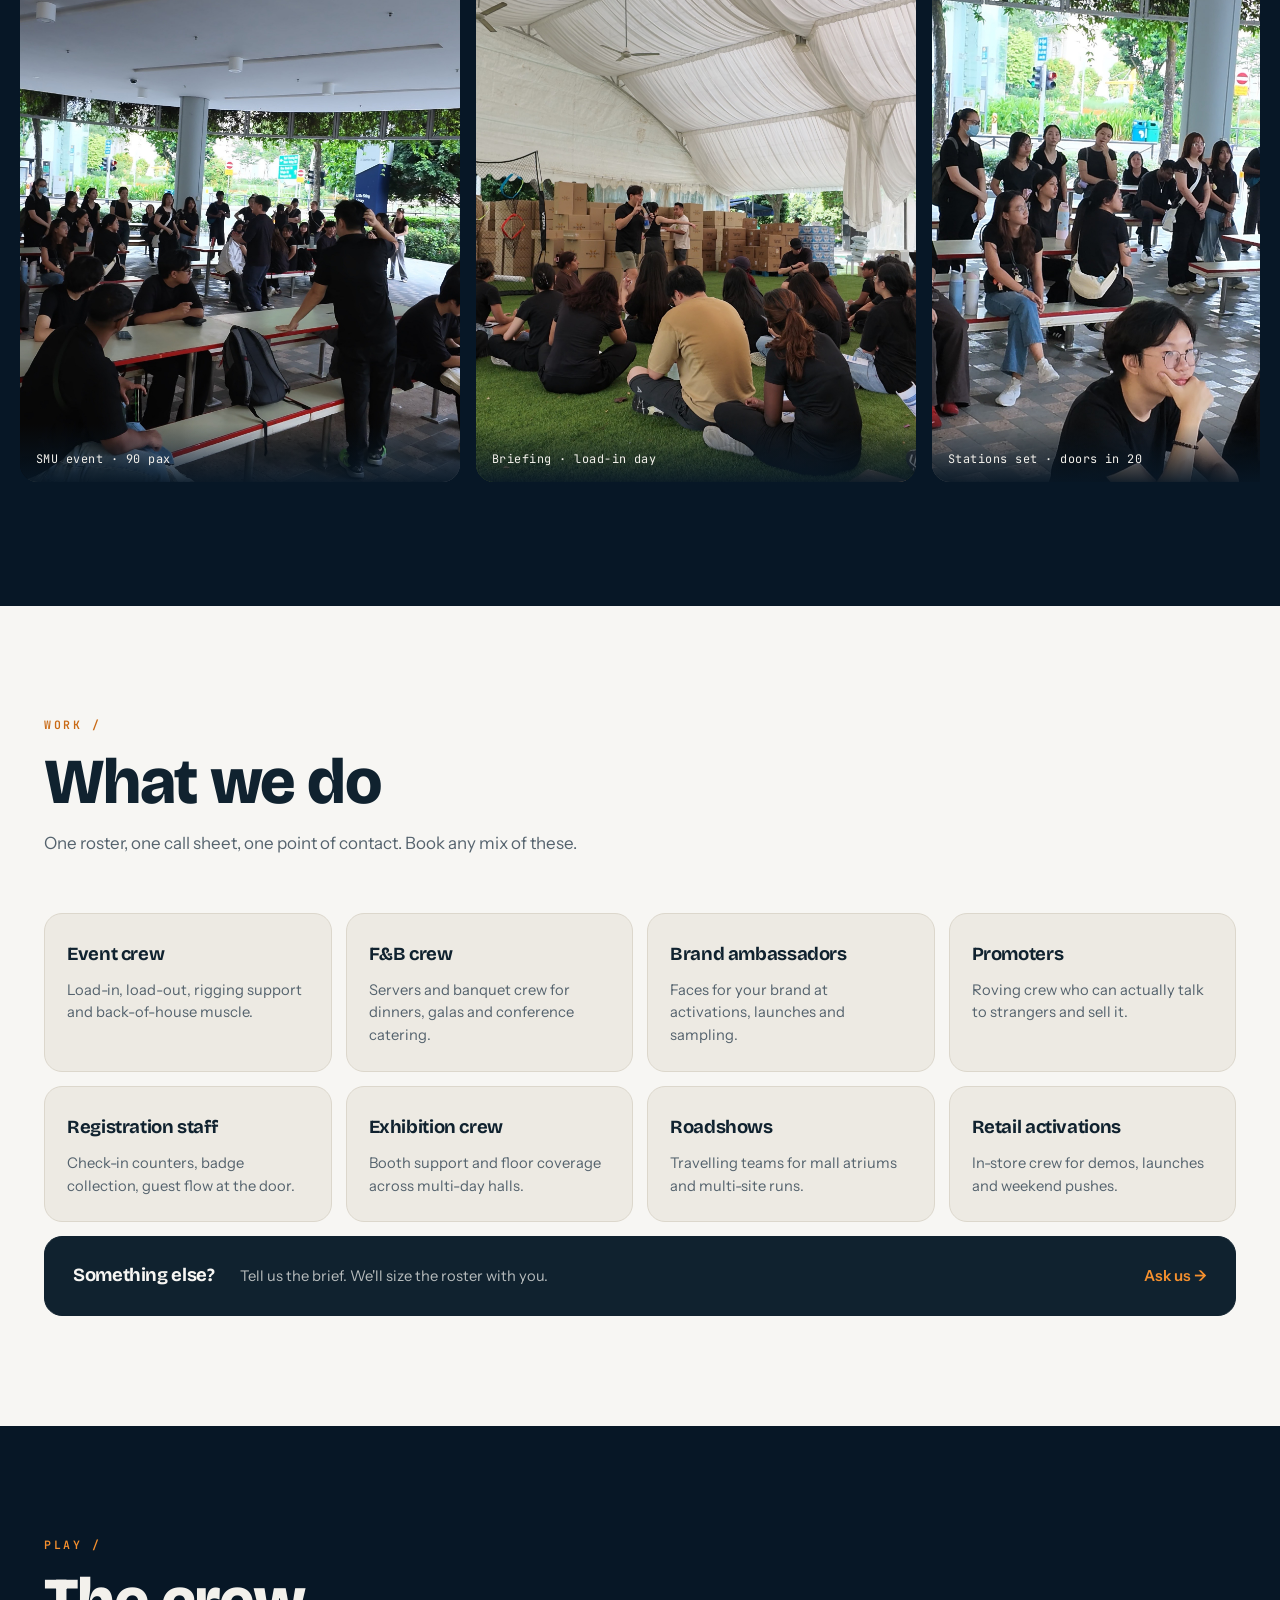
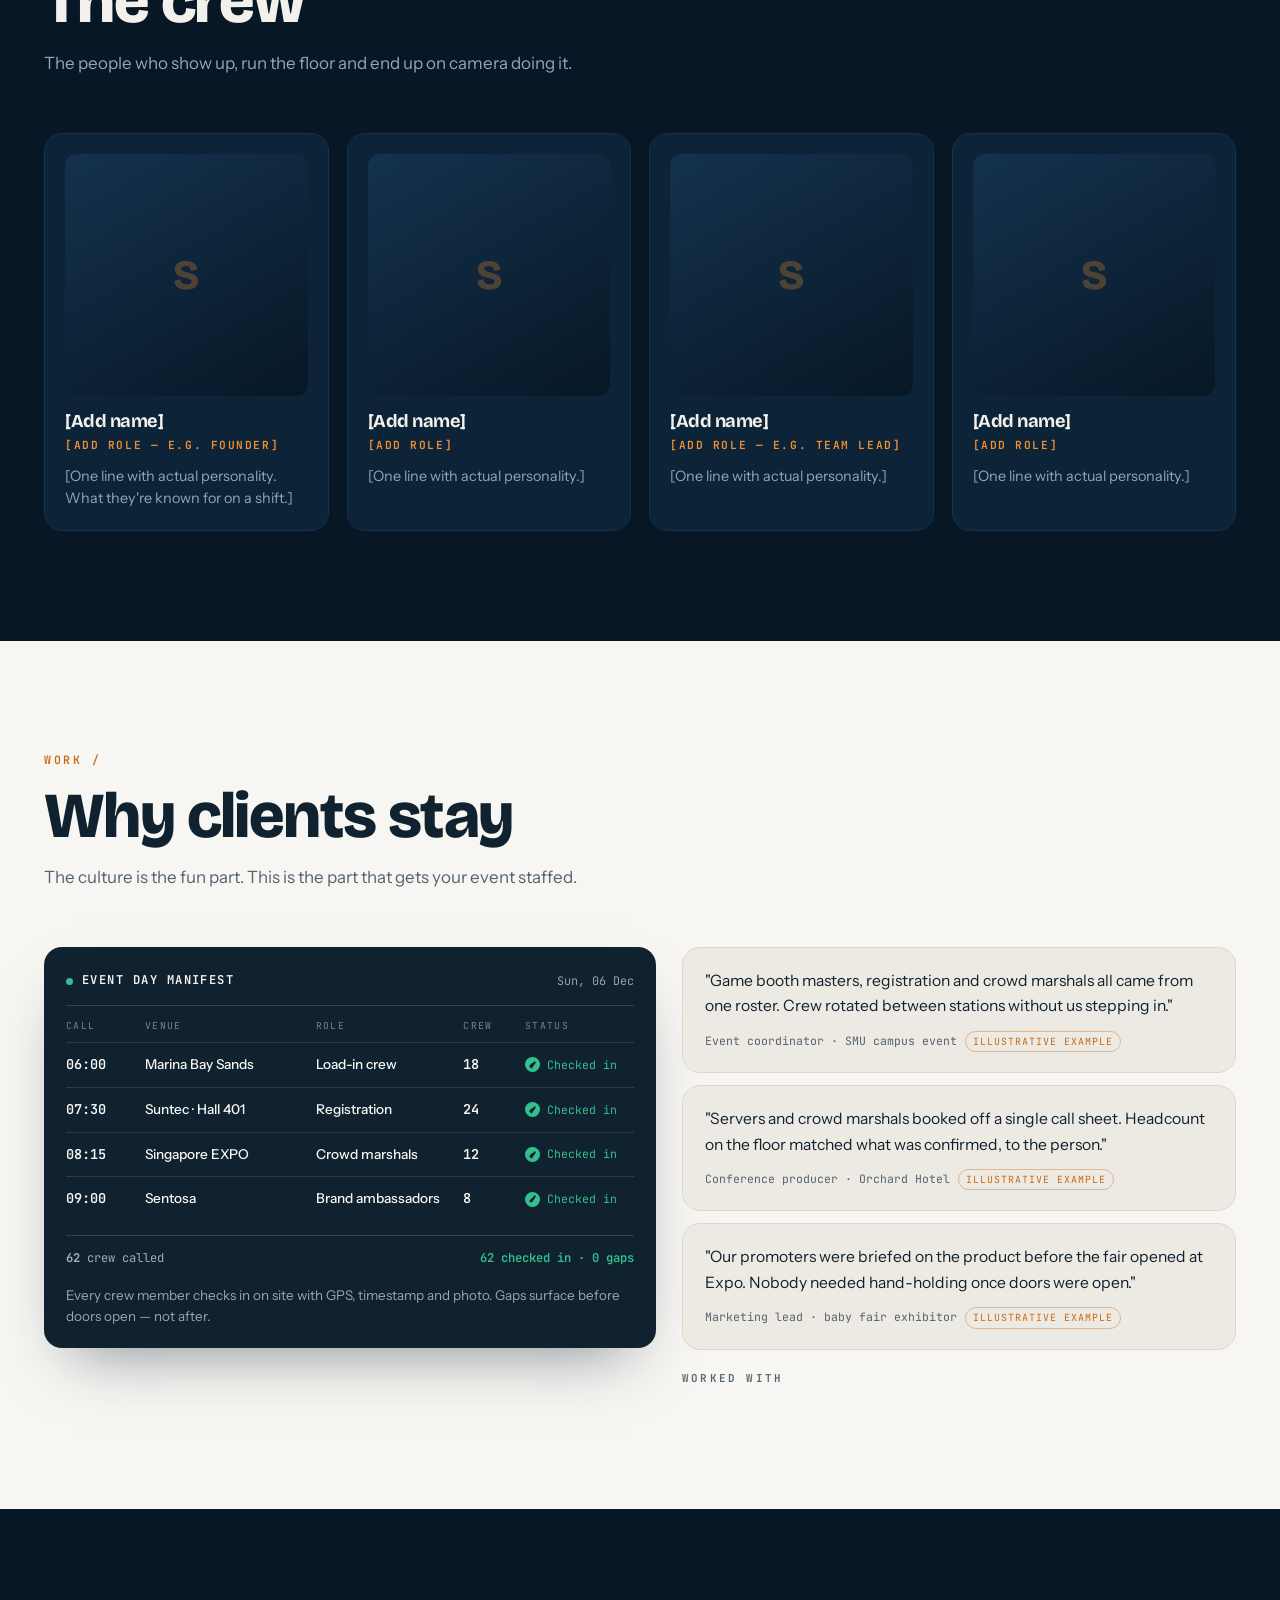
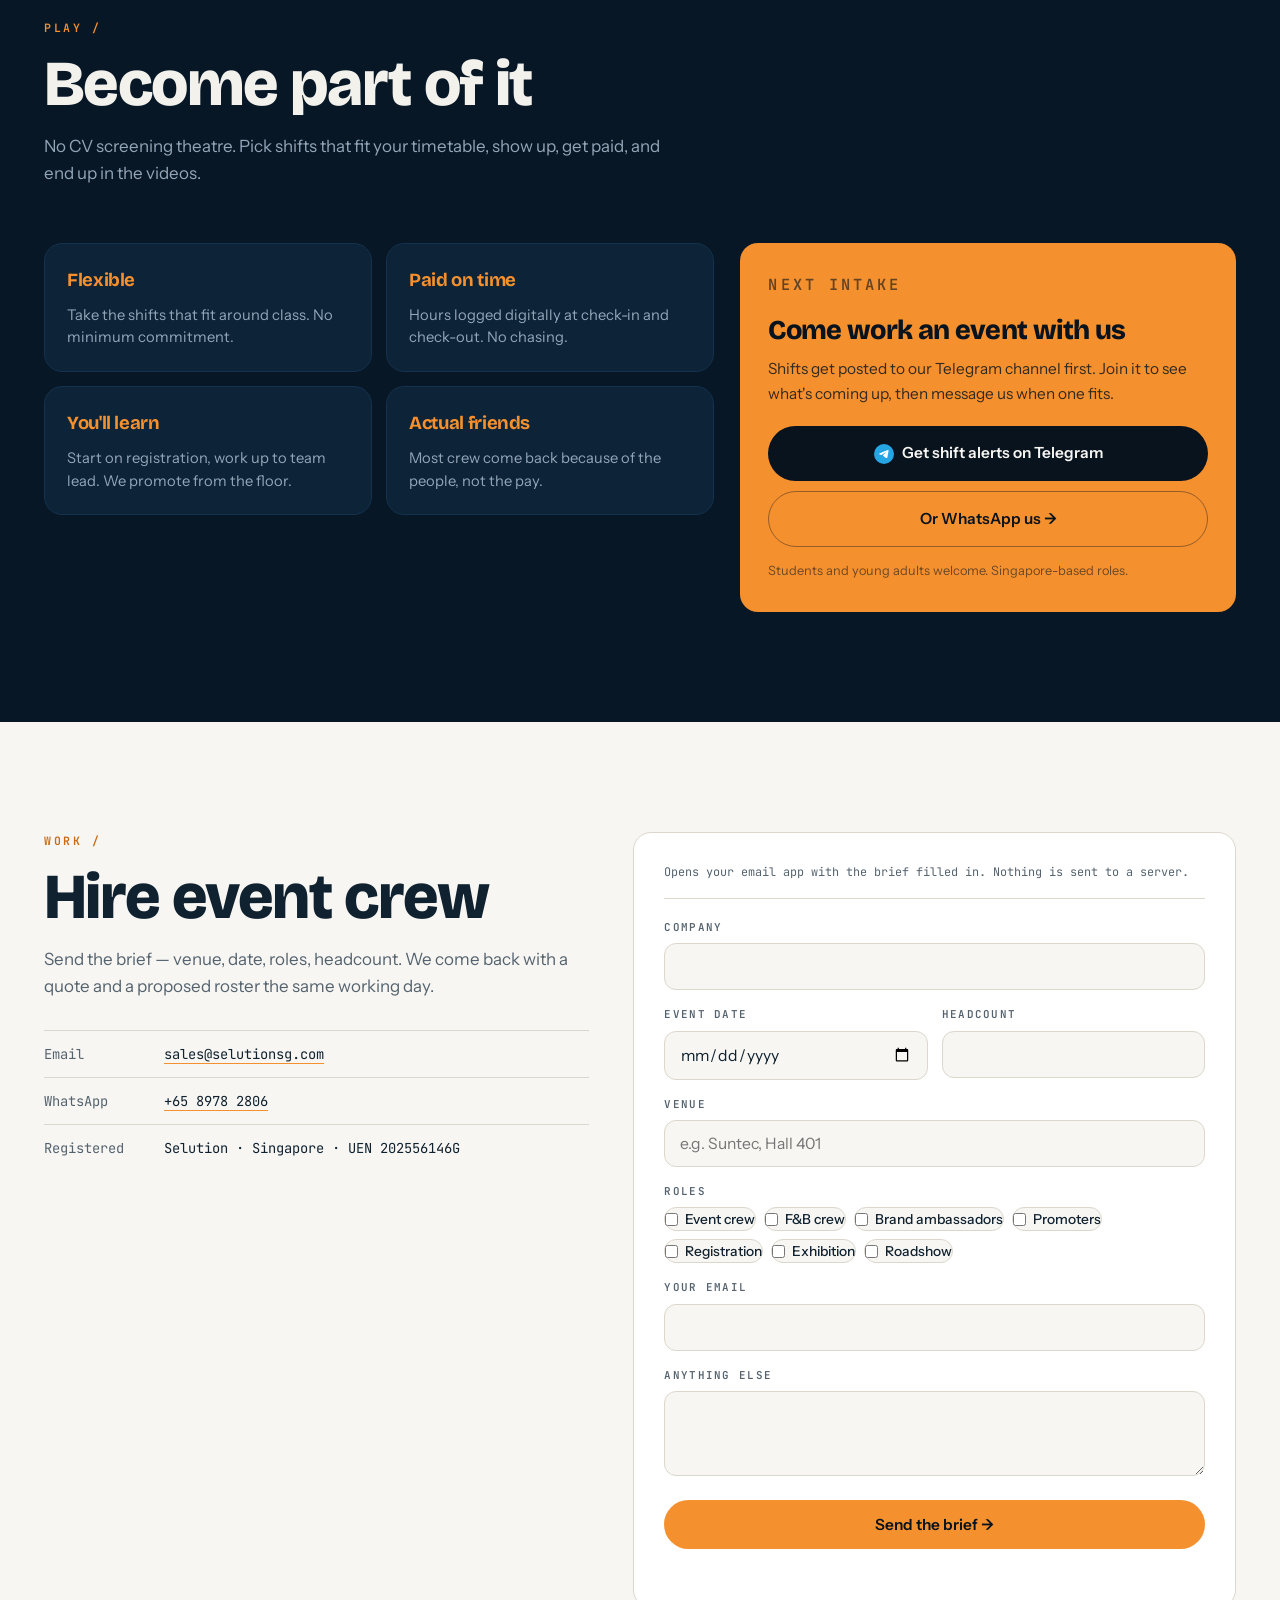
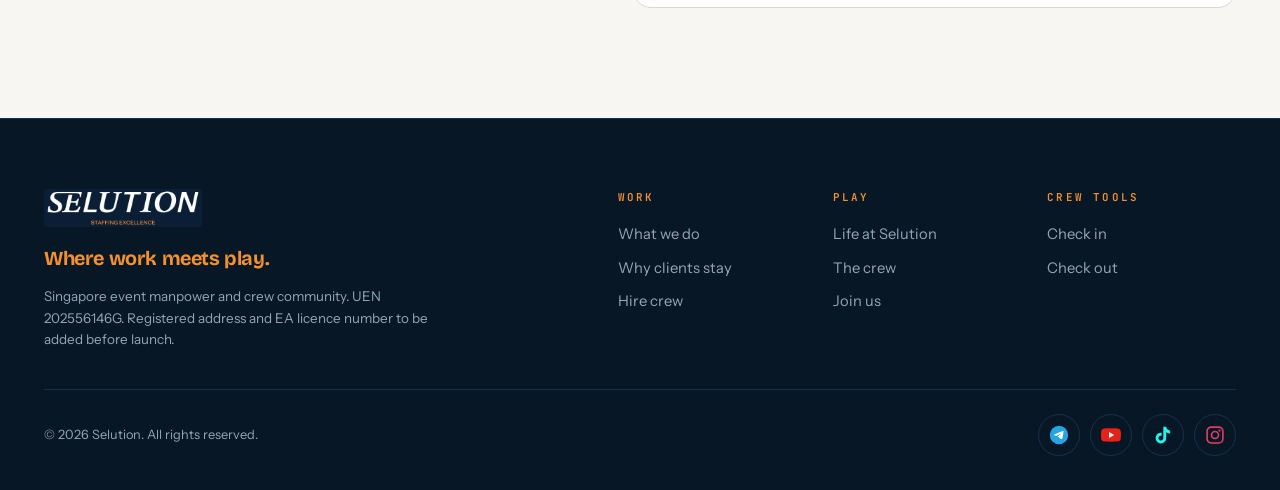
==== commit d5e86b8f: "Add Penguin Party People slot with a bleed variant for coloured-ground logos" ====
--- a/index.html
+++ b/index.html
@@ -353,7 +353,7 @@
               <span class="logo-slot"><img src="assets/logos/01.png" alt="Team Elevate" loading="lazy"></span>
               <span class="logo-slot"><img src="assets/logos/02.png" alt="Mariko Venture" loading="lazy"></span>
               <span class="logo-slot"><img src="assets/logos/03.png" alt="Gamtan Korean Cuisine" loading="lazy"></span>
-              <span class="logo-slot"><img src="assets/logos/04.png" alt="" loading="lazy"></span>
+              <span class="logo-slot logo-slot--bleed"><img src="assets/logos/04.png" alt="Penguin Party People" loading="lazy"></span>
               <span class="logo-slot"><img src="assets/logos/05.png" alt="" loading="lazy"></span>
               <span class="logo-slot"><img src="assets/logos/06.png" alt="" loading="lazy"></span>
             </div>
--- a/styles.css
+++ b/styles.css
@@ -566,6 +566,13 @@
   transition:filter .2s var(--ease), opacity .2s var(--ease);
 }
 .logo-slot:hover img{ filter:none; opacity:1; }
+/* Some brands only supply a mark on their own coloured ground. Those fill
+   the tile edge to edge so they read as intentional, not as a stray block. */
+.logo-slot--bleed{ padding:0; background:transparent; overflow:hidden; }
+.logo-slot--bleed img{
+  width:100%; height:100%; max-width:none; max-height:none;
+  object-fit:cover; mix-blend-mode:normal;
+}
 .logo-slot.is-empty{ display:none; }
 /* Authoring aid: unfilled slots are only visible when working locally. */
 .logo-slot.is-empty.show-slot{
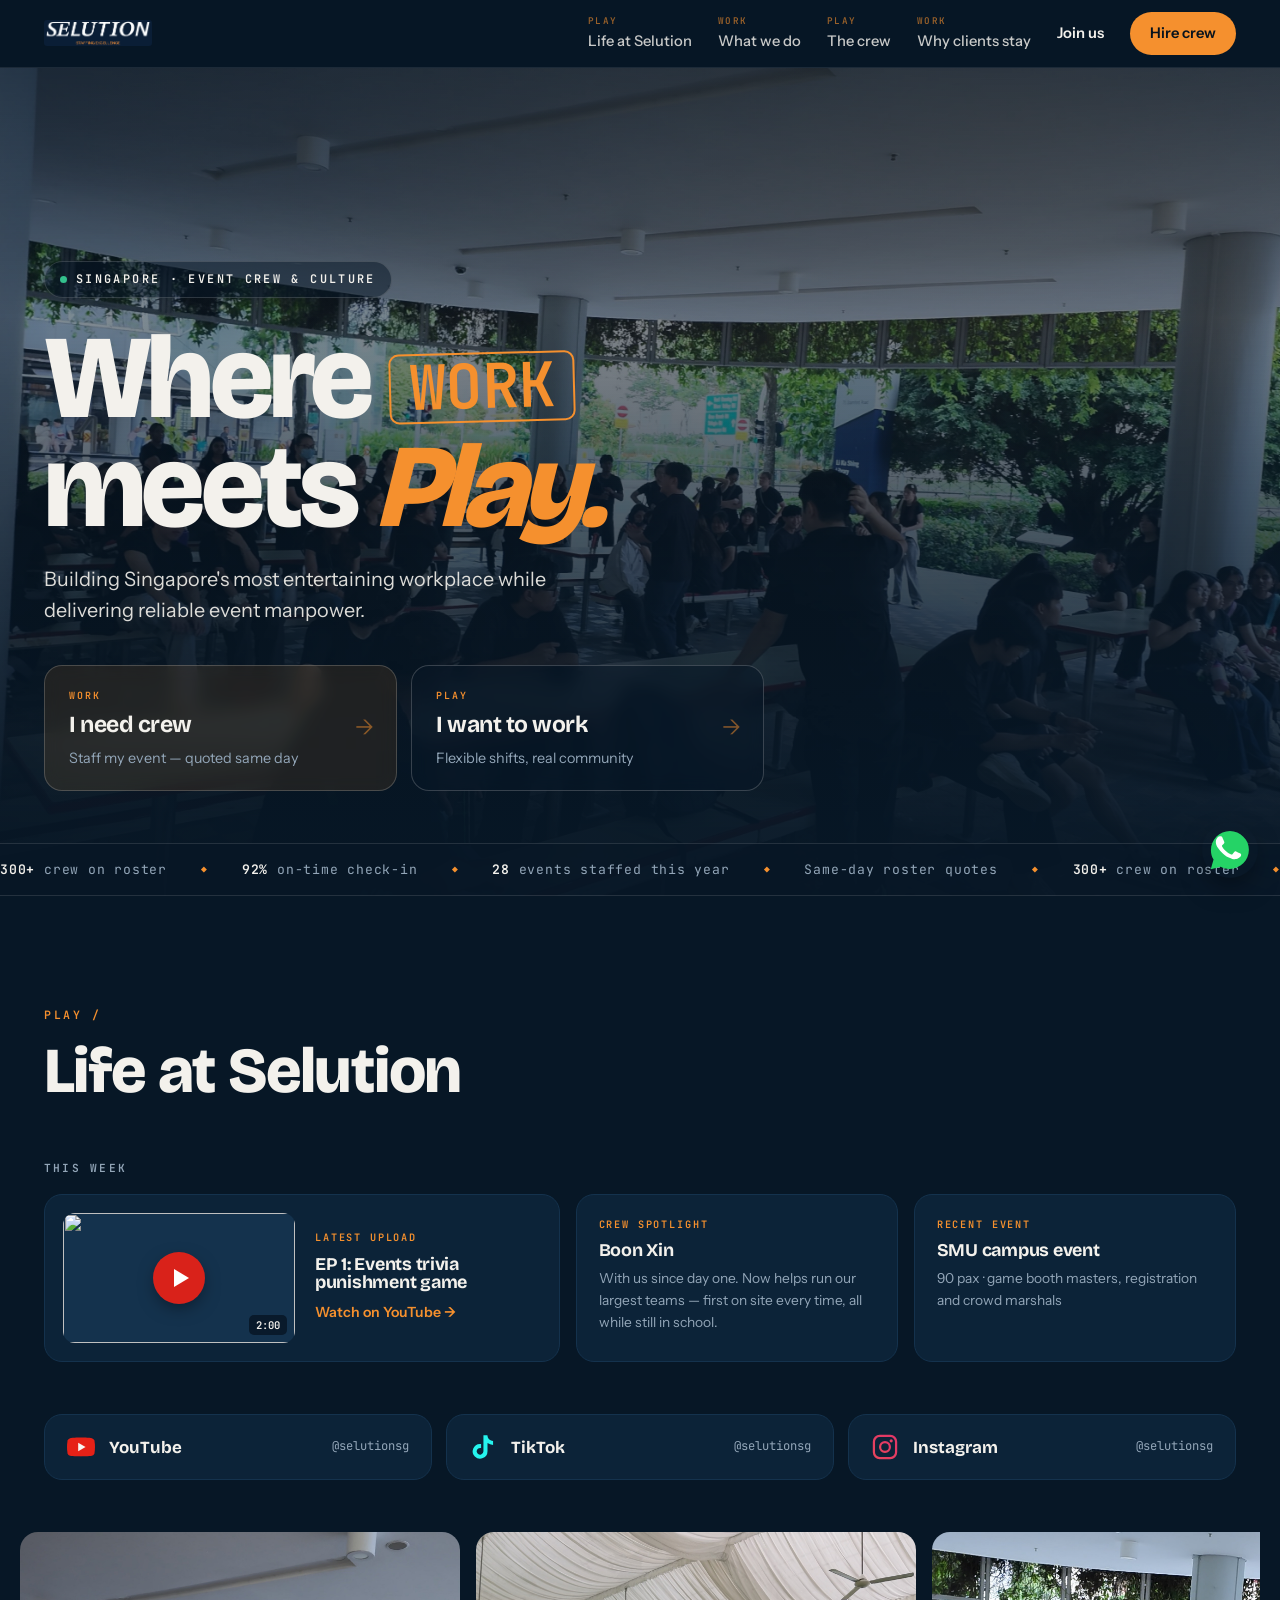
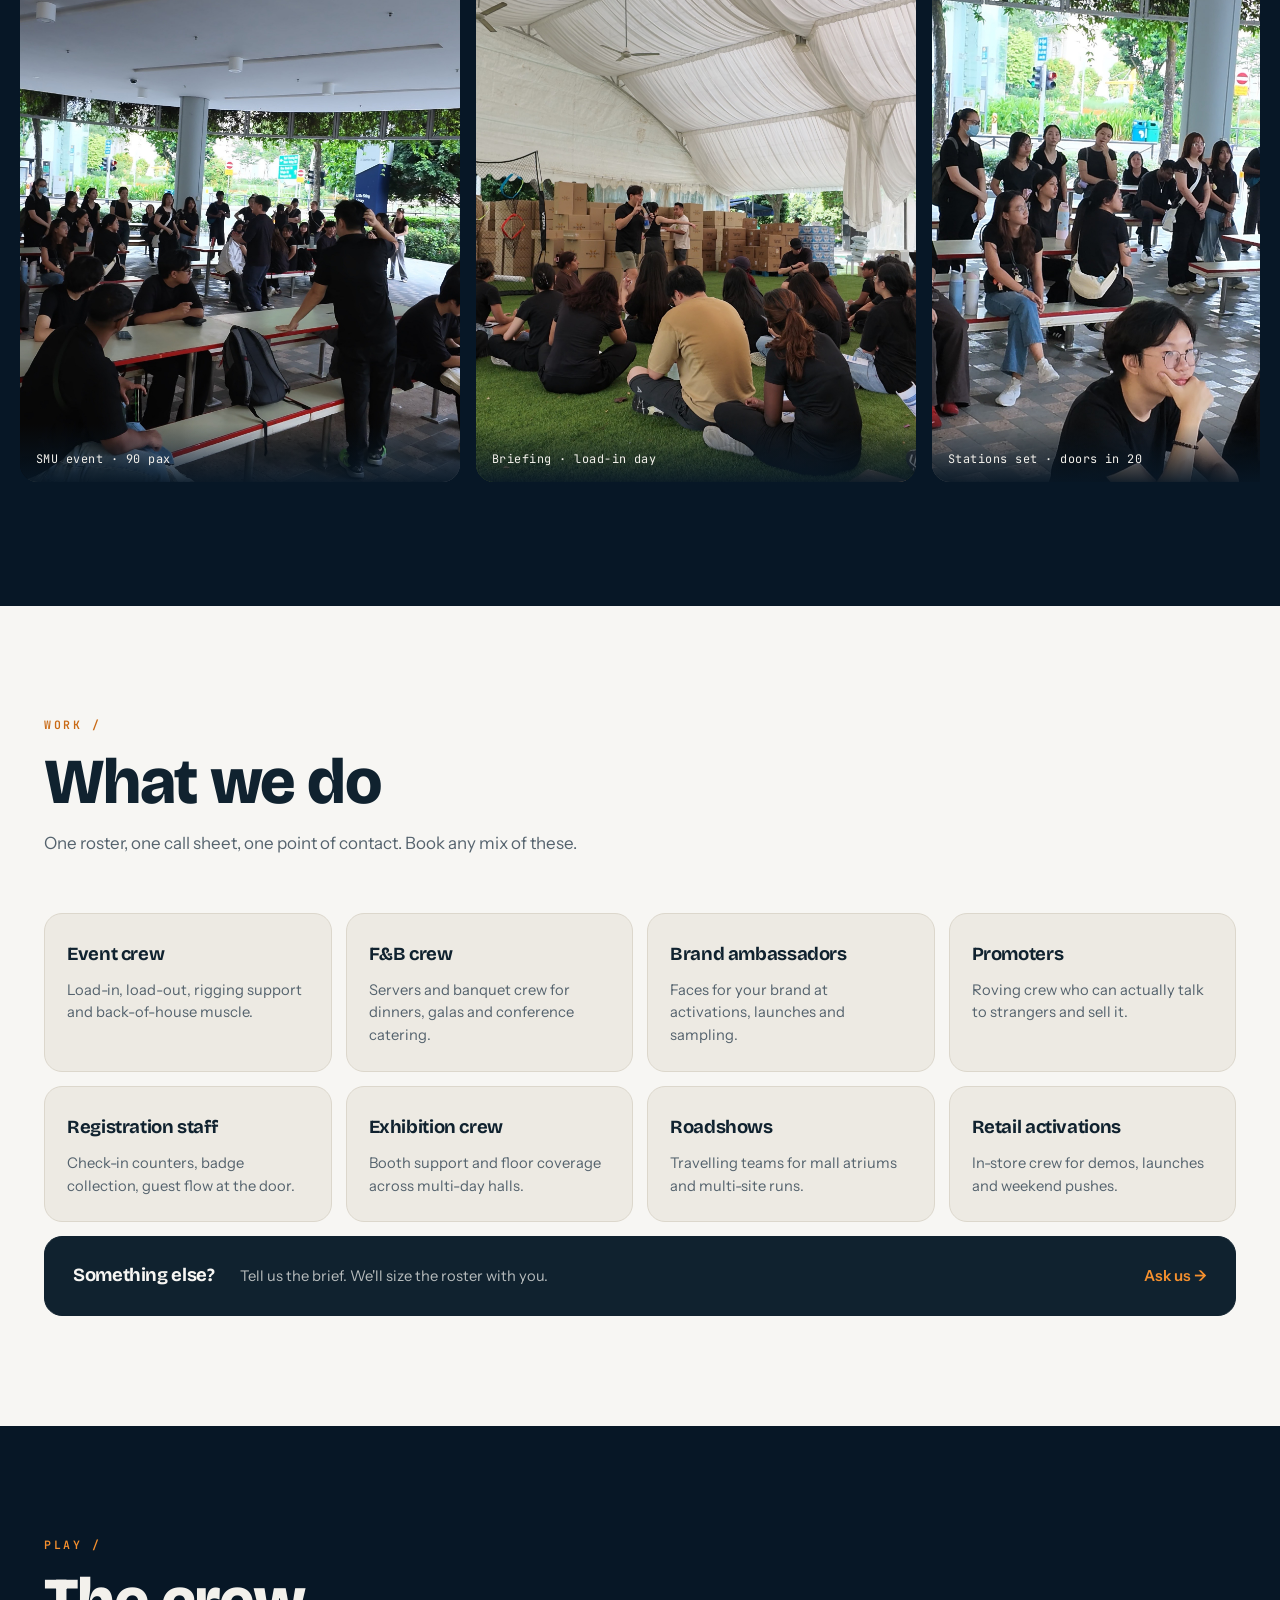
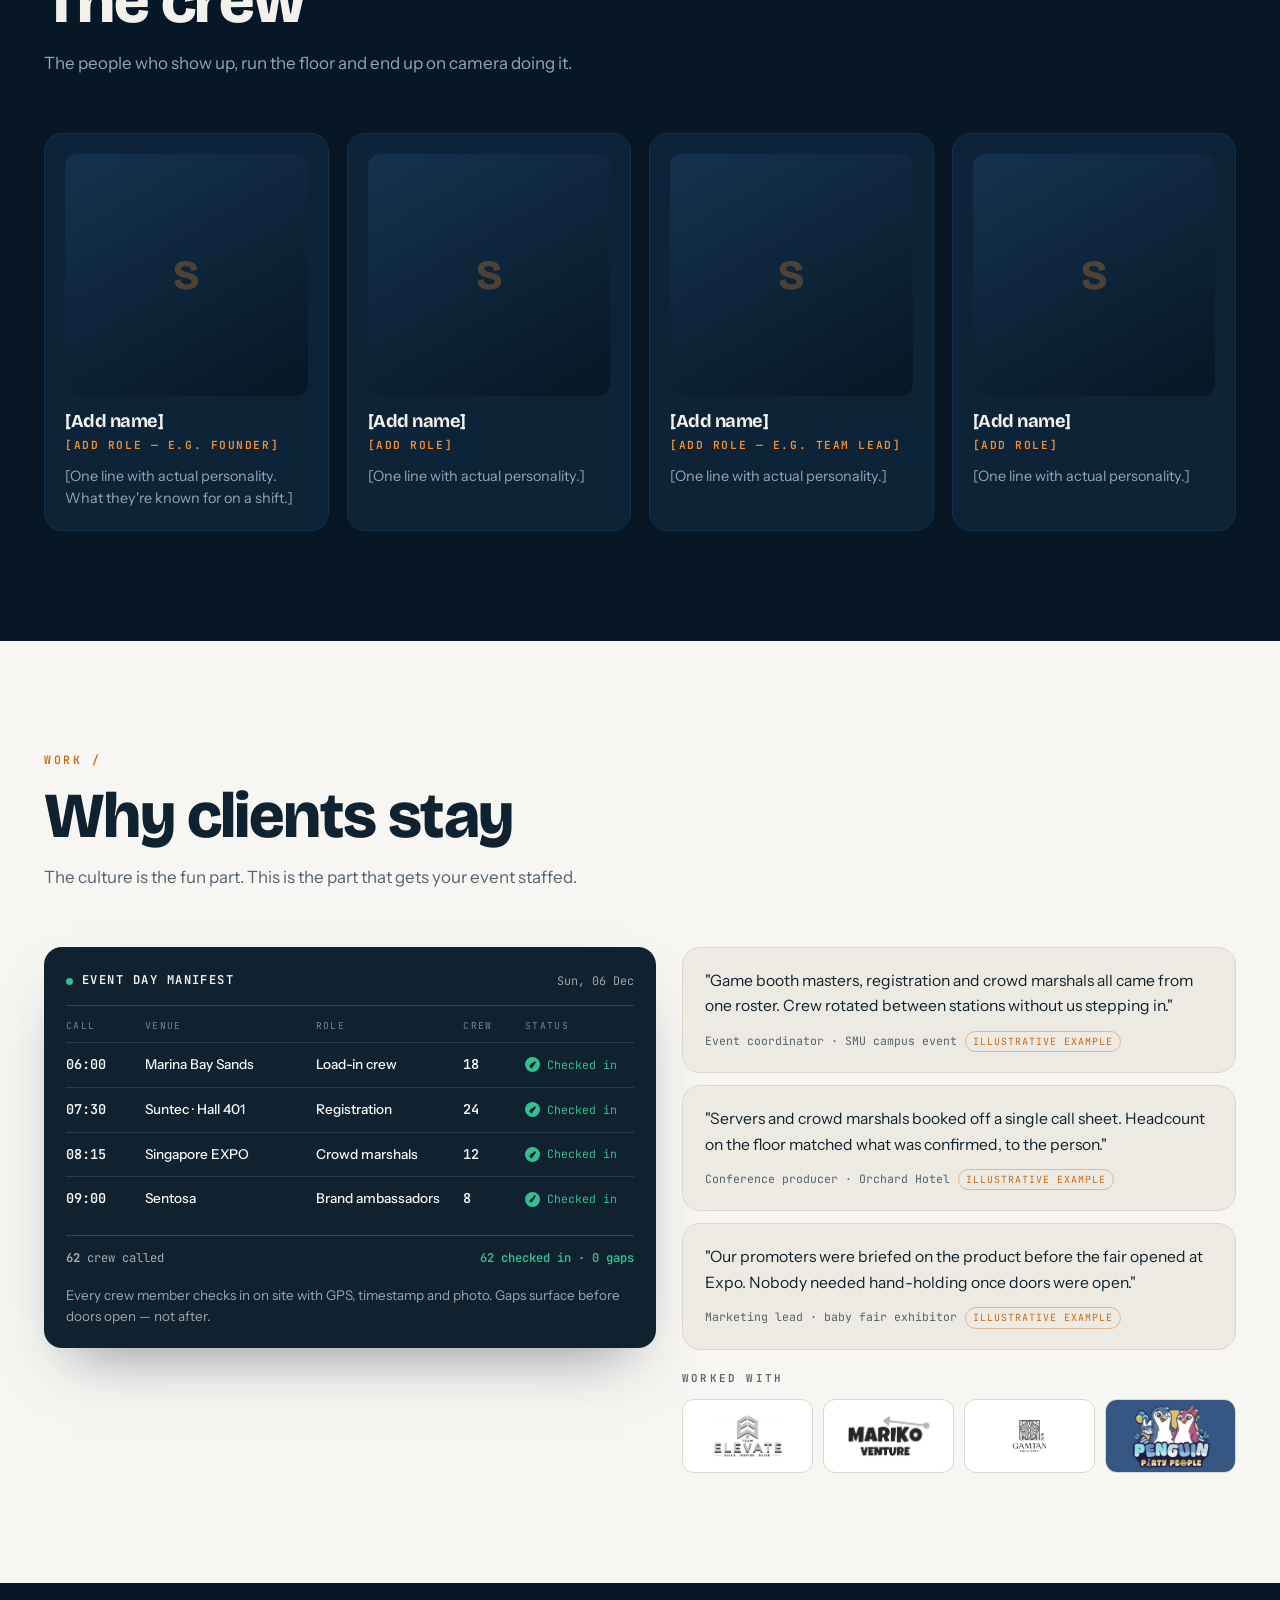
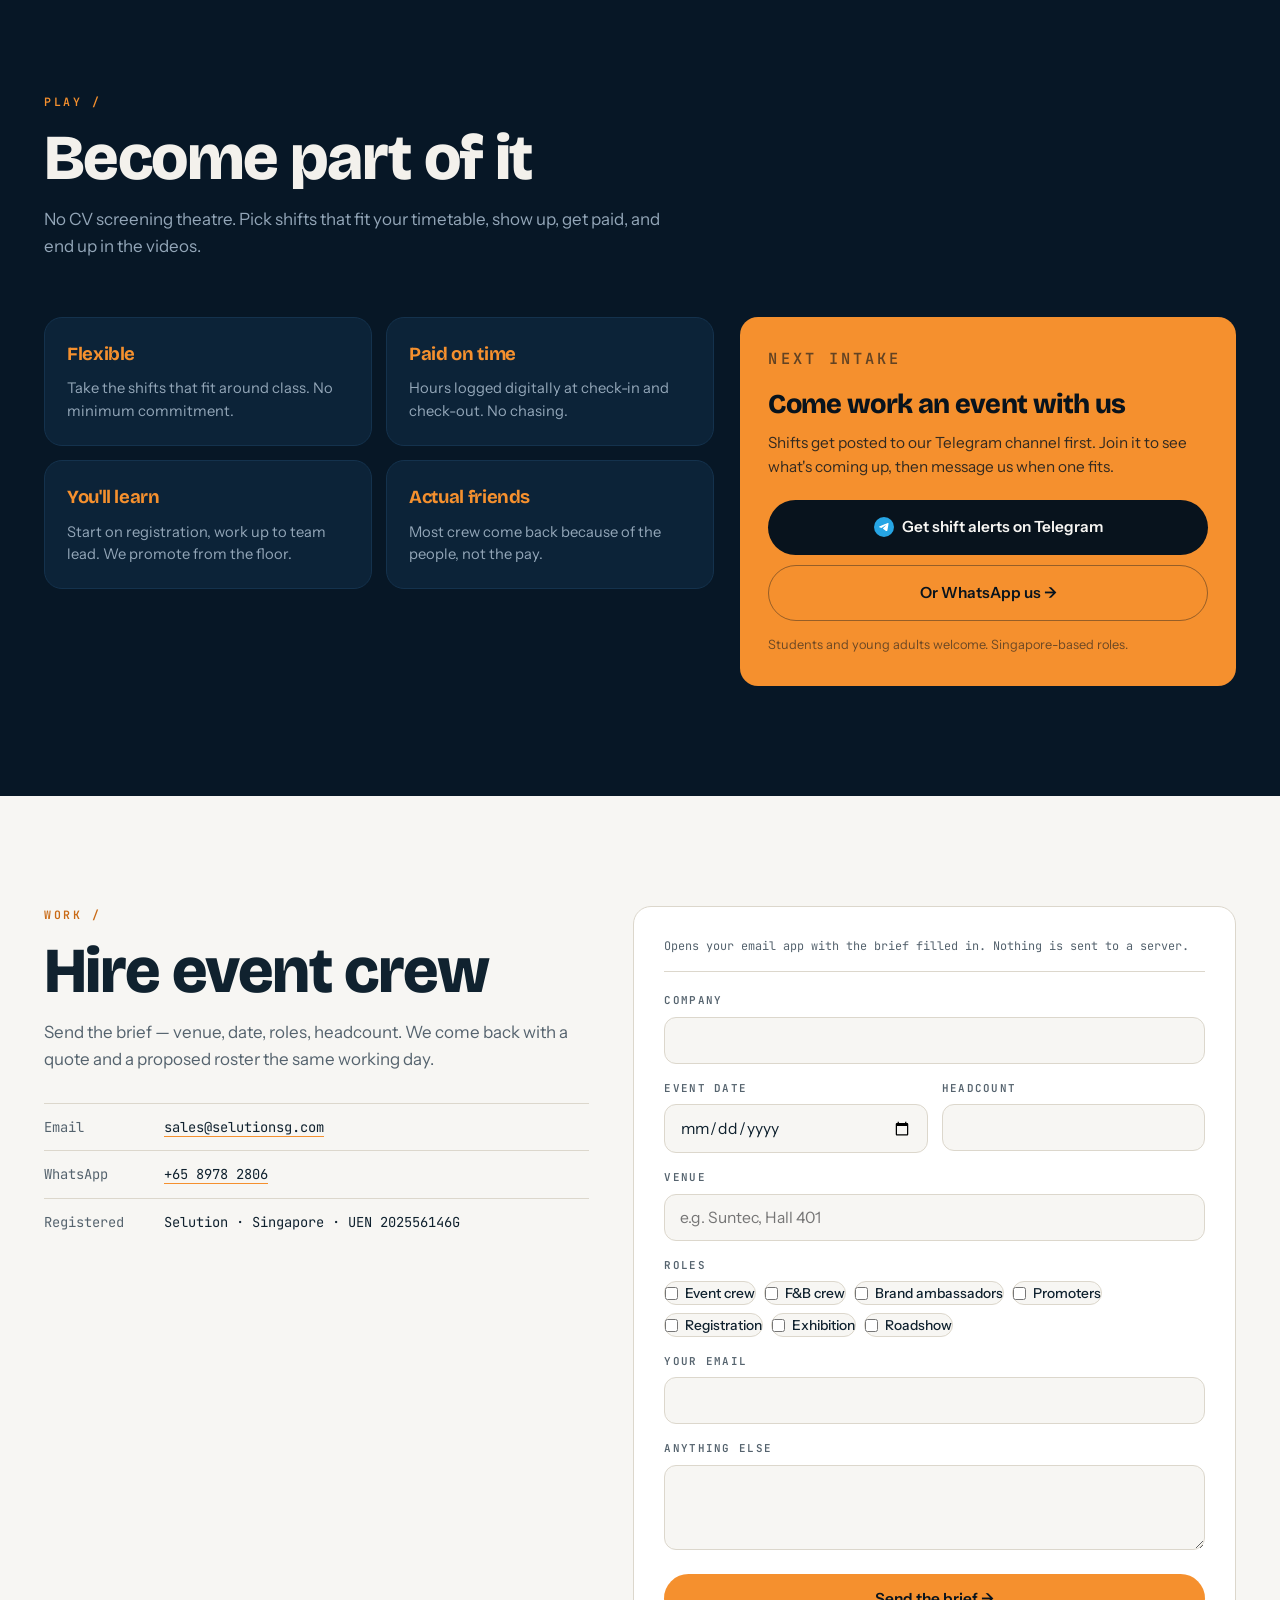
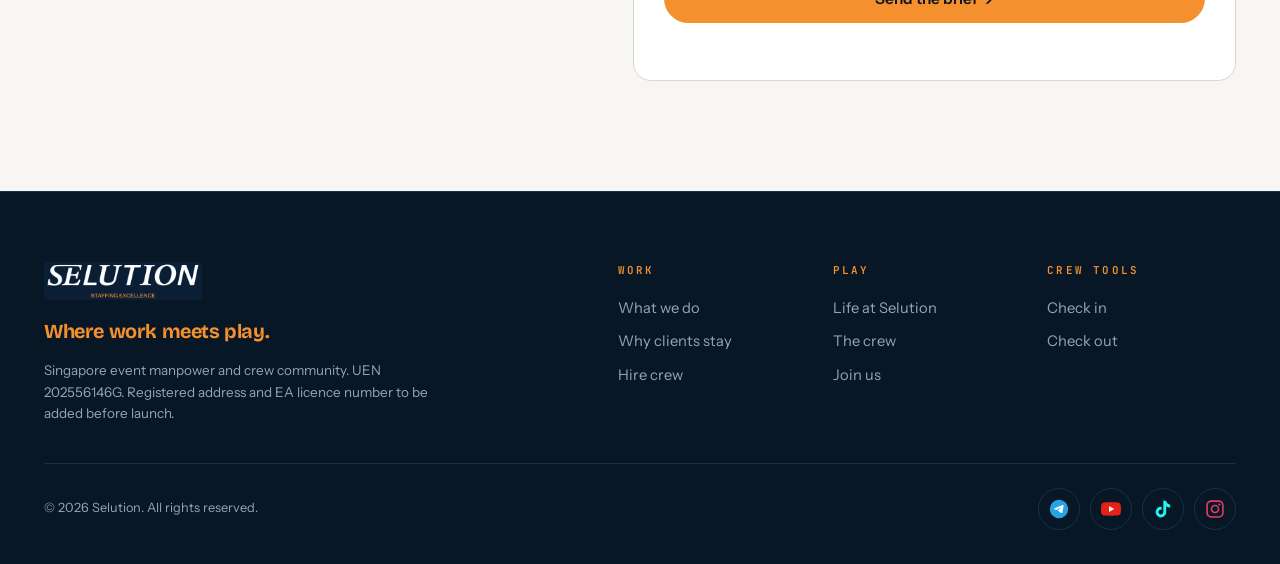
==== commit 49694c1a: "Add first four client logos Team Elevate, Mariko Venture, Gamtan Korean Cuisine and Penguin Party Pe" ====
--- a/index.html
+++ b/index.html
@@ -352,10 +352,9 @@
             <div class="logos-row">
               <span class="logo-slot"><img src="assets/logos/01.png" alt="Team Elevate" loading="lazy"></span>
               <span class="logo-slot"><img src="assets/logos/02.png" alt="Mariko Venture" loading="lazy"></span>
-              <span class="logo-slot"><img src="assets/logos/03.png" alt="Gamtan Korean Cuisine" loading="lazy"></span>
+              <span class="logo-slot"><img src="assets/logos/03.webp" alt="Gamtan Korean Cuisine" loading="lazy"></span>
               <span class="logo-slot logo-slot--bleed"><img src="assets/logos/04.png" alt="Penguin Party People" loading="lazy"></span>
               <span class="logo-slot"><img src="assets/logos/05.png" alt="" loading="lazy"></span>
-              <span class="logo-slot"><img src="assets/logos/06.png" alt="" loading="lazy"></span>
             </div>
           </div>
         </div>
--- a/styles.css
+++ b/styles.css
@@ -562,16 +562,19 @@
 .logo-slot img{
   max-width:100%; max-height:100%; width:auto; height:auto;
   object-fit:contain; mix-blend-mode:multiply;
-  filter:grayscale(1); opacity:.62;
+  filter:grayscale(1); opacity:.85;
   transition:filter .2s var(--ease), opacity .2s var(--ease);
 }
 .logo-slot:hover img{ filter:none; opacity:1; }
 /* Some brands only supply a mark on their own coloured ground. Those fill
    the tile edge to edge so they read as intentional, not as a stray block. */
 .logo-slot--bleed{ padding:0; background:transparent; overflow:hidden; }
+/* Illustrated marks lose too much in full greyscale, so these only get
+   damped enough to sit with the flat wordmarks beside them. */
 .logo-slot--bleed img{
   width:100%; height:100%; max-width:none; max-height:none;
   object-fit:cover; mix-blend-mode:normal;
+  filter:saturate(.5); opacity:.9;
 }
 .logo-slot.is-empty{ display:none; }
 /* Authoring aid: unfilled slots are only visible when working locally. */
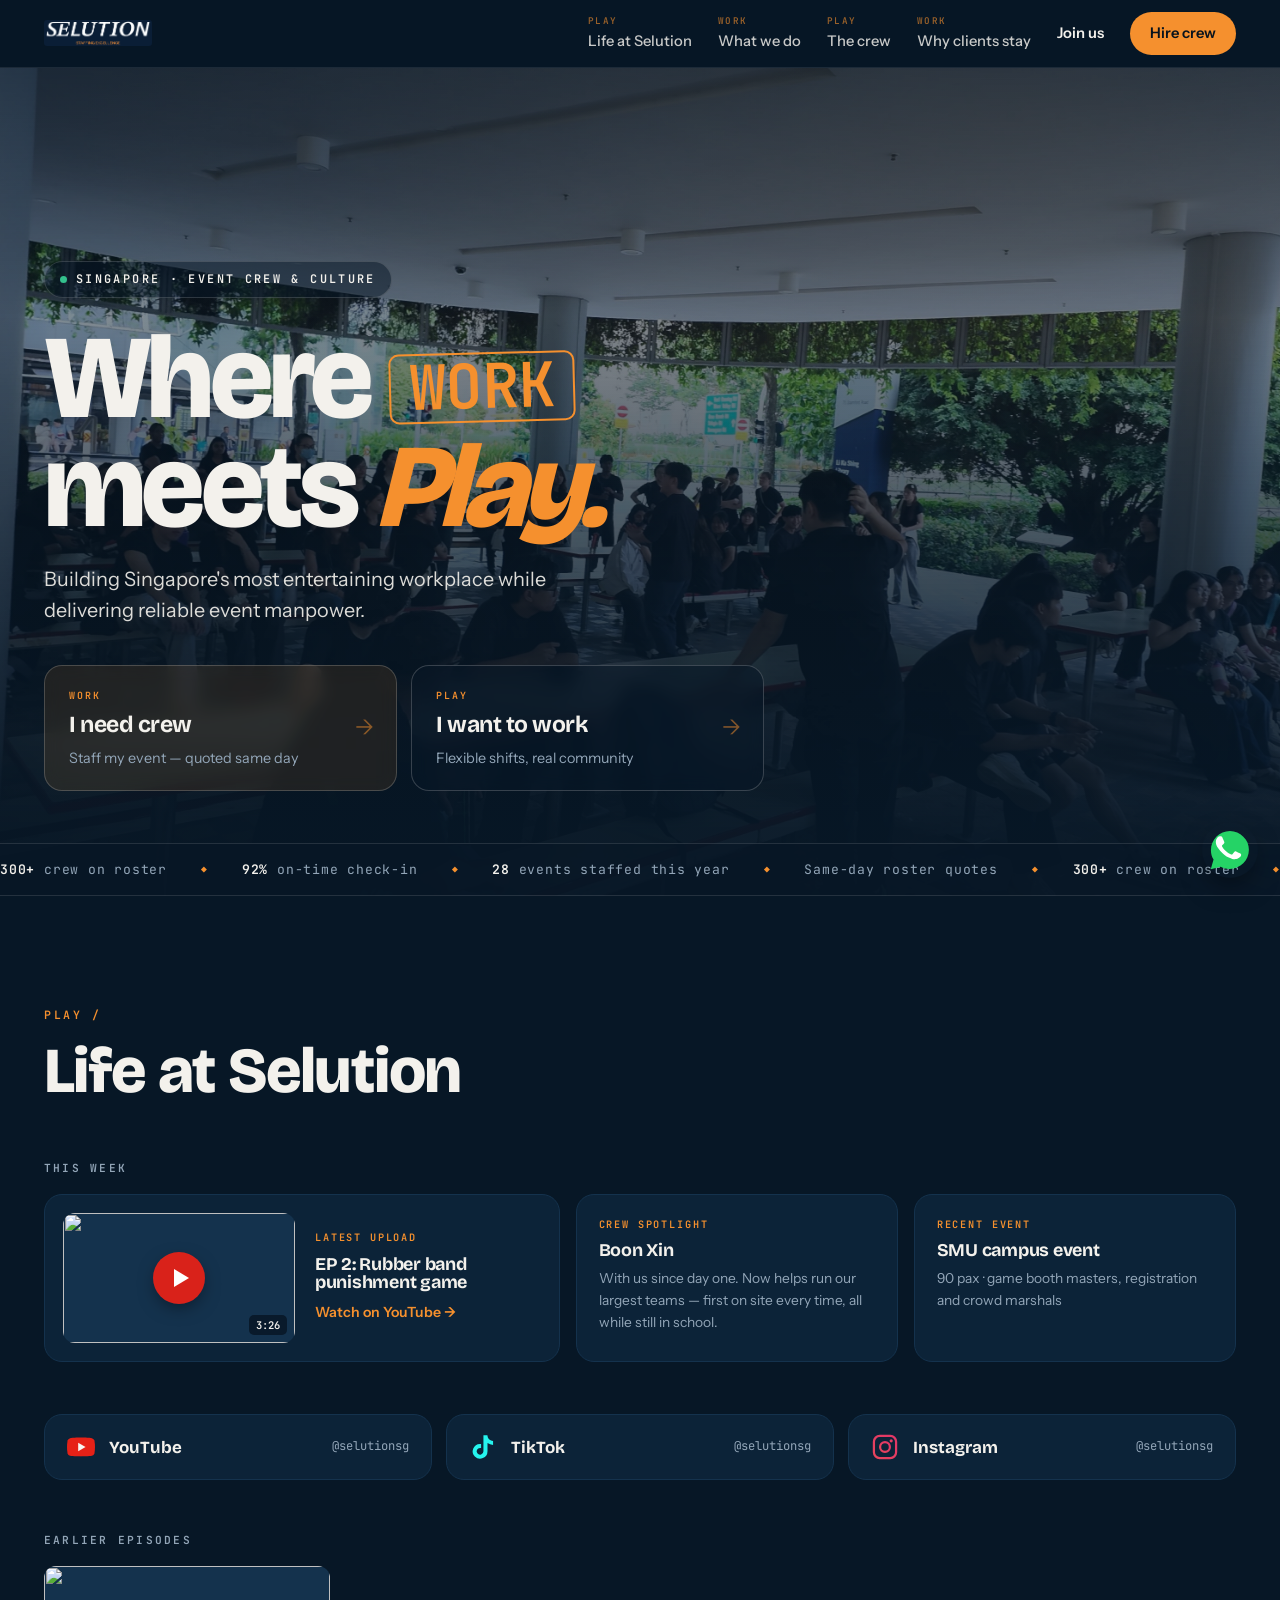
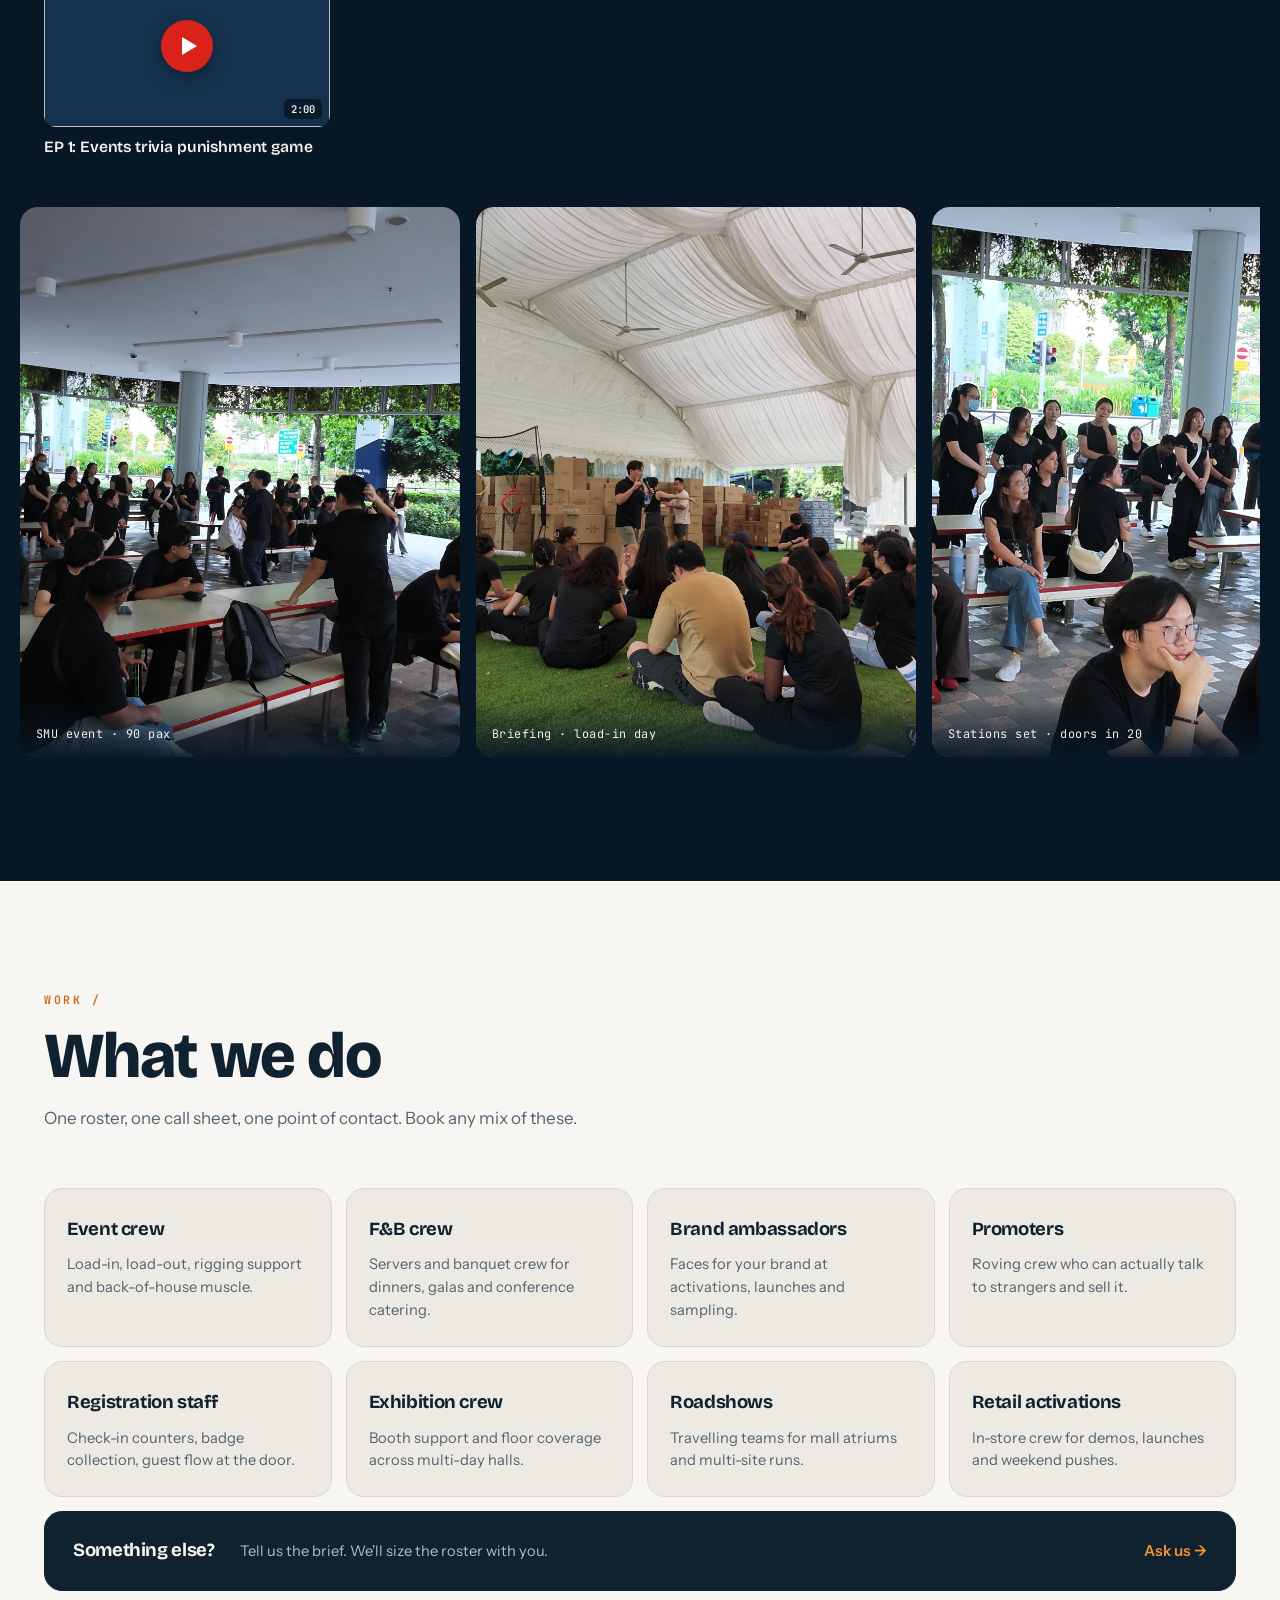
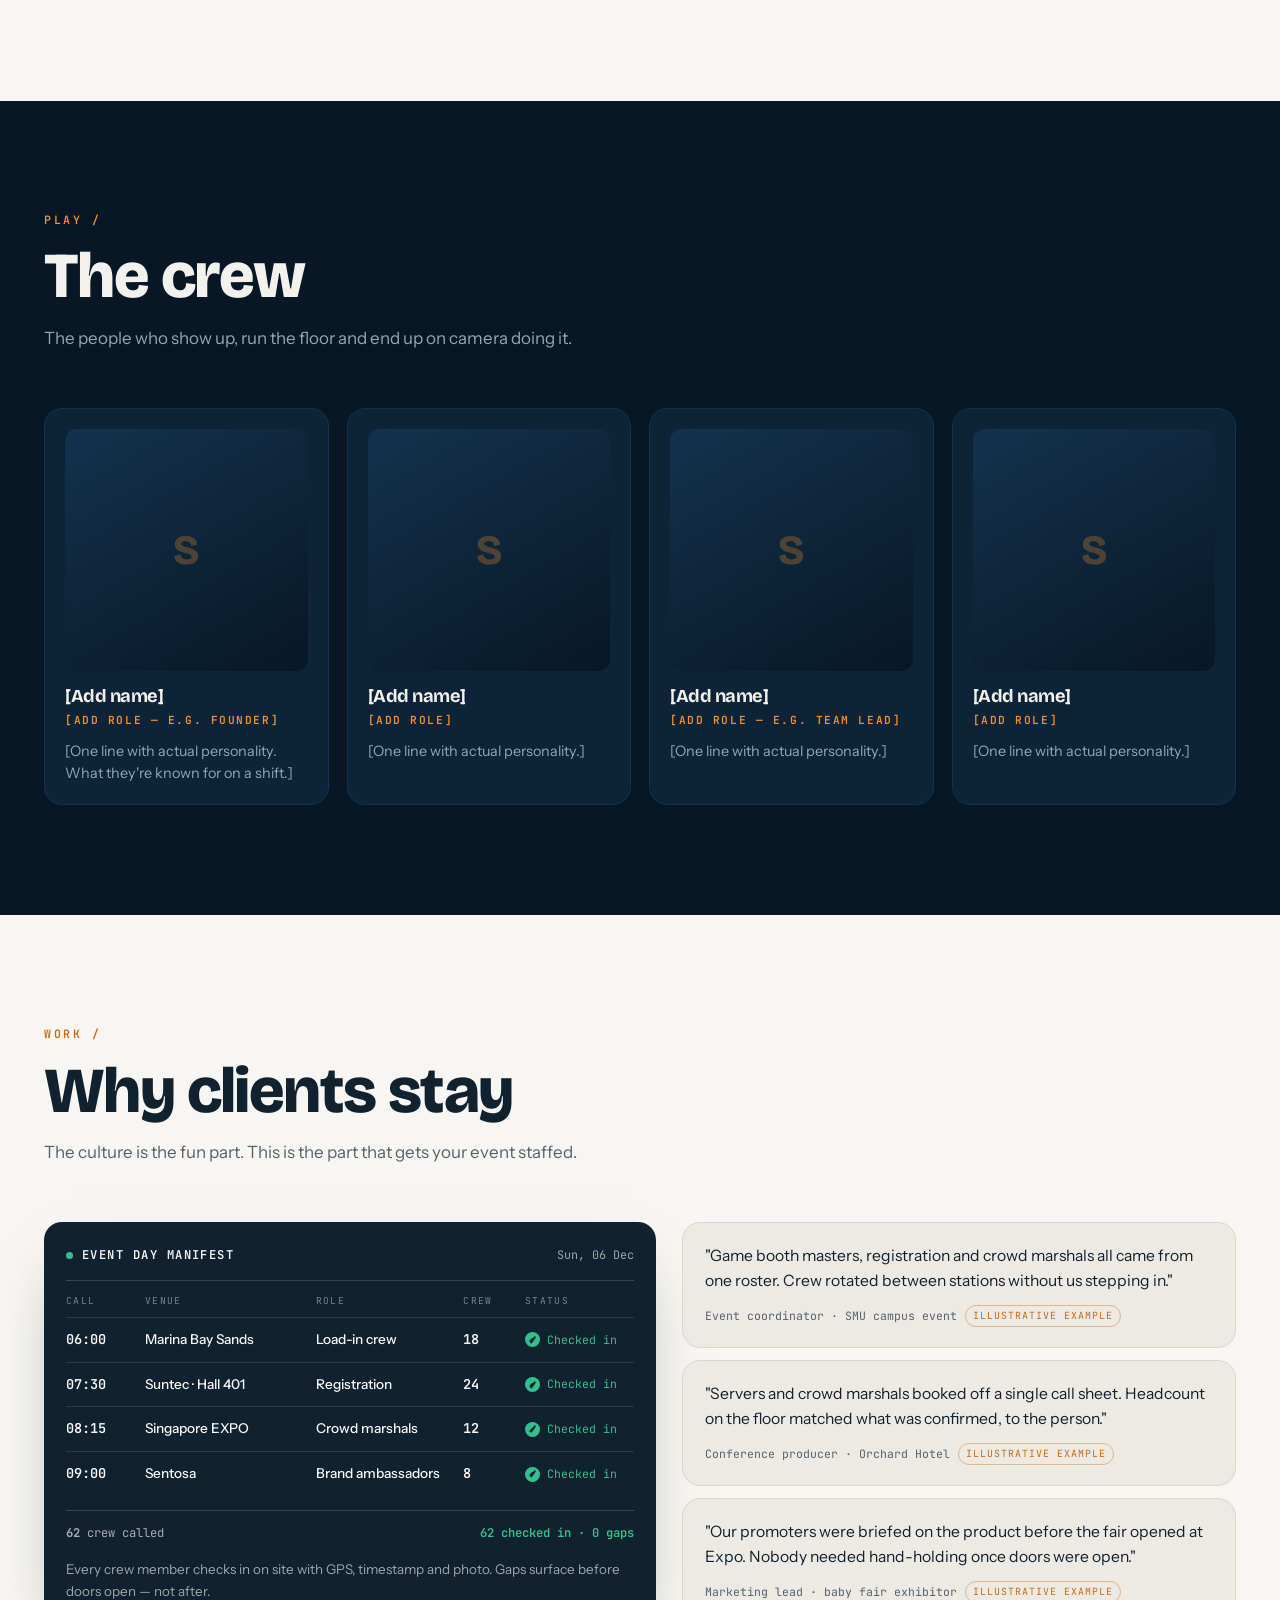
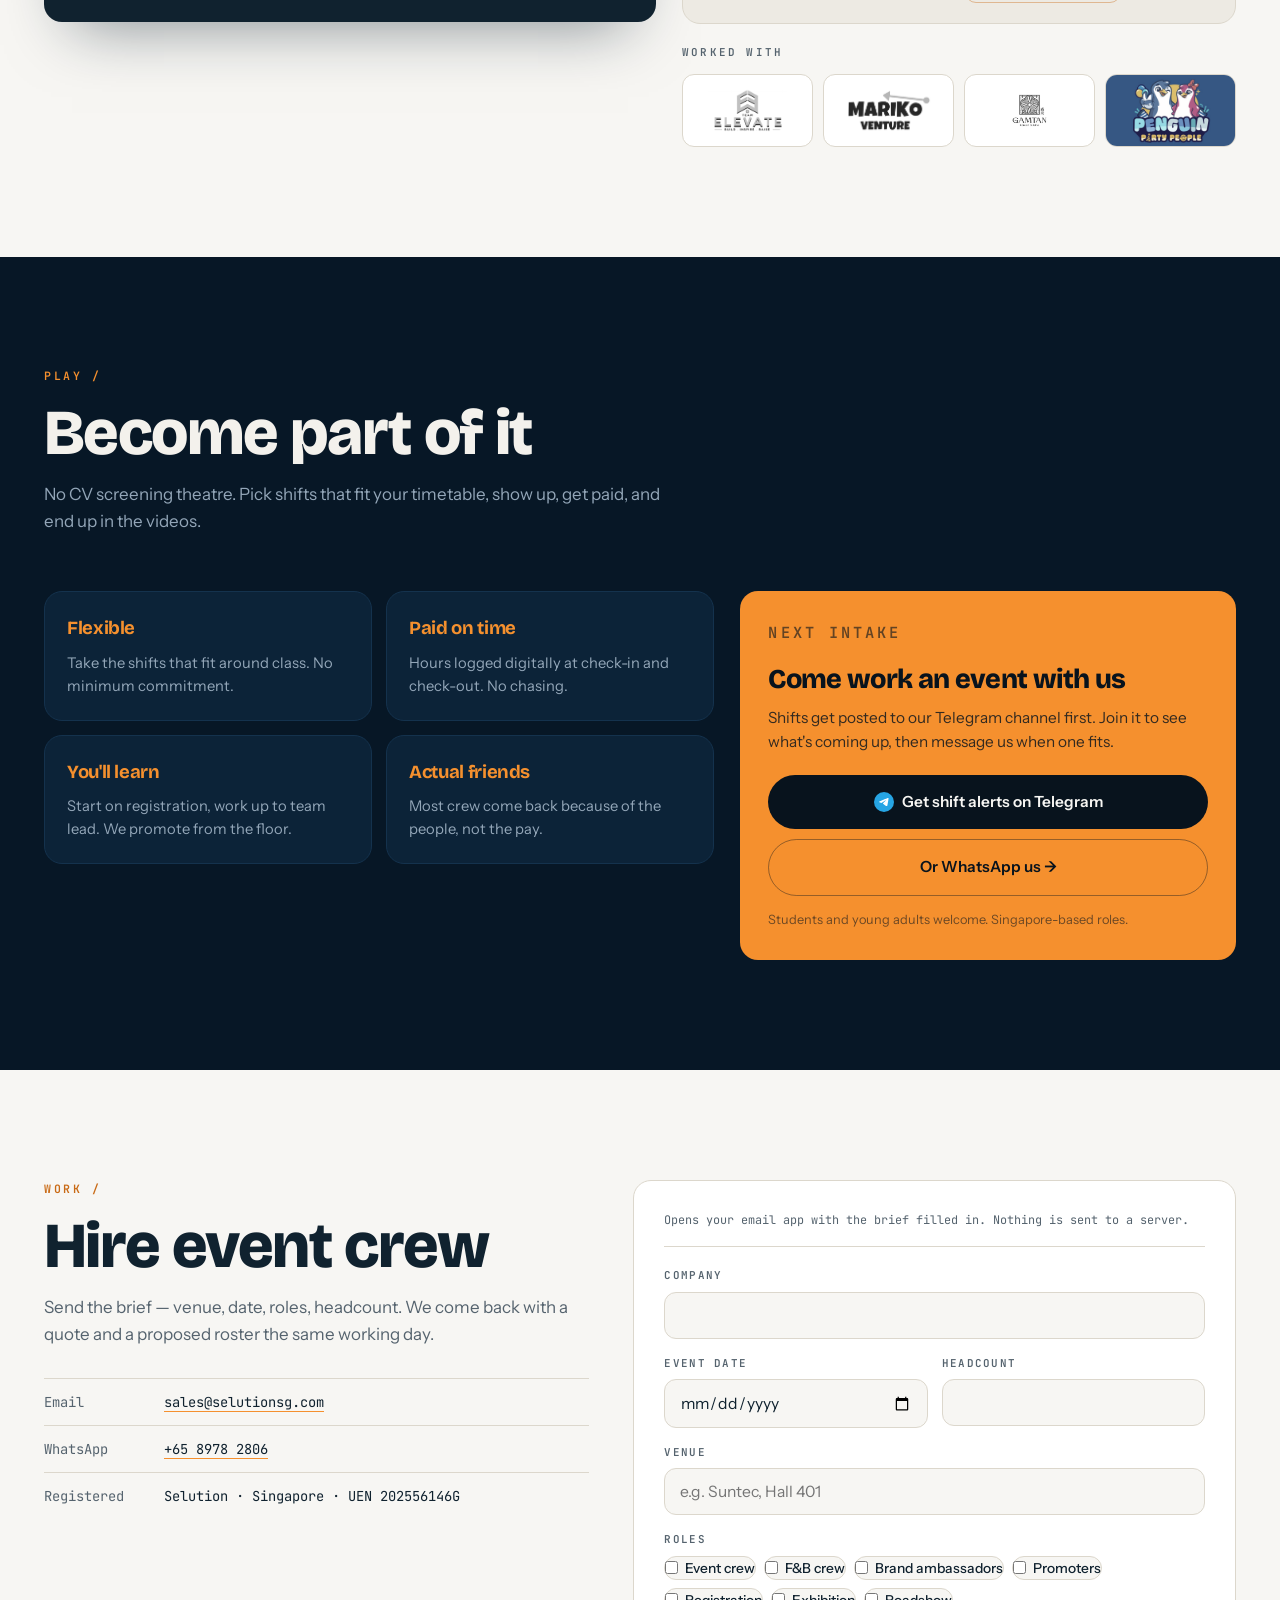
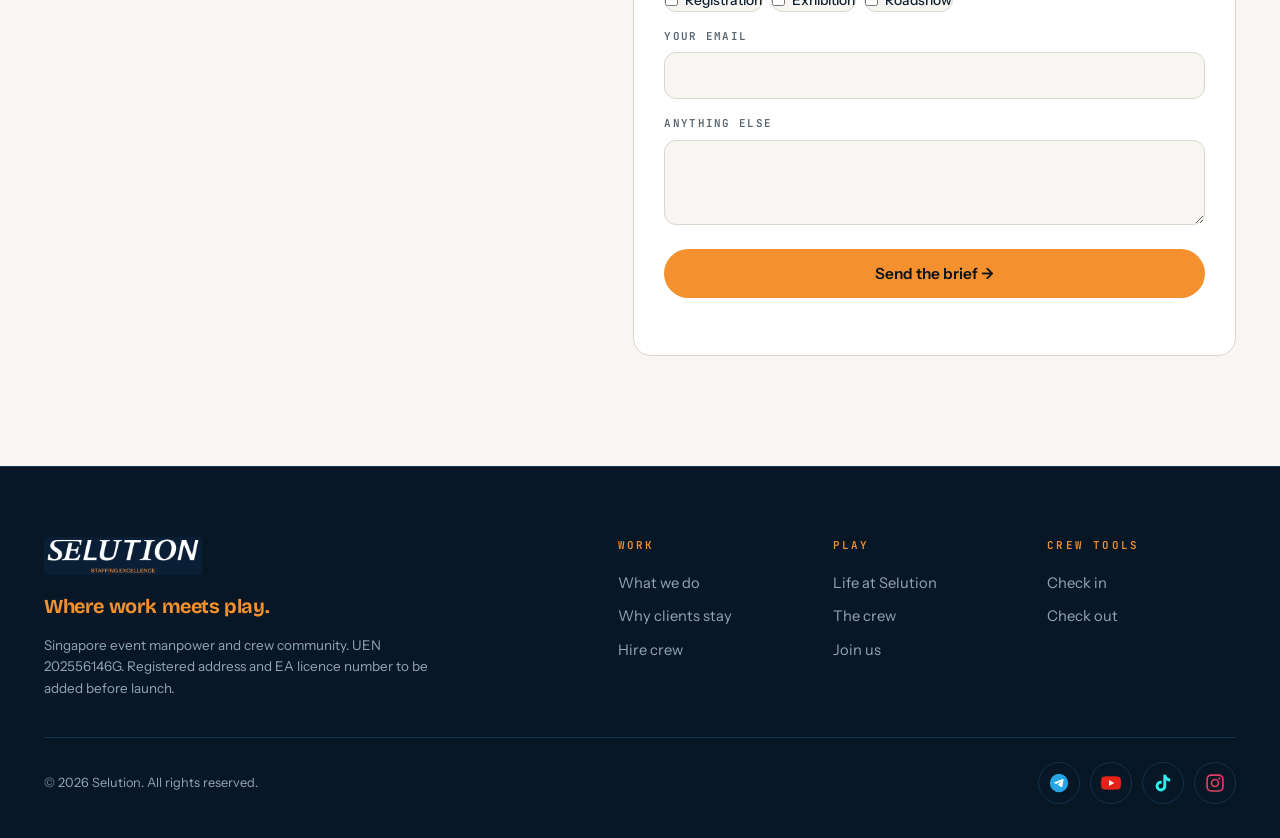
==== commit 5024684a: "Feature EP 2 and add an earlier-episodes row The latest upload card now carries EP 2. Rather than EP" ====
--- a/index.html
+++ b/index.html
@@ -118,18 +118,19 @@
         <div class="week-grid">
           <article class="week-card week-feature">
             <!-- Facade: the YouTube player only loads once you press play. -->
-            <button class="yt-facade" id="yt-facade" type="button"
-                    data-video="7n6m3aAZXLA"
-                    aria-label="Play: EP 1 — Events trivia punishment game">
-              <img src="https://i.ytimg.com/vi/7n6m3aAZXLA/maxresdefault.jpg"
+            <button class="yt-facade" type="button"
+                    data-video="rhLR3N8OQwM"
+                    data-title="EP 2: Rubber band punishment game"
+                    aria-label="Play: EP 2 — Rubber band punishment game">
+              <img src="https://i.ytimg.com/vi/rhLR3N8OQwM/maxresdefault.jpg"
                    alt="" loading="lazy" width="1280" height="720">
               <span class="yt-play" aria-hidden="true"></span>
-              <span class="yt-dur" aria-hidden="true">2:00</span>
+              <span class="yt-dur" aria-hidden="true">3:26</span>
             </button>
             <div class="week-meta">
               <p class="week-kicker">Latest upload</p>
-              <h3>EP 1: Events trivia punishment game</h3>
-              <a class="week-link" href="https://www.youtube.com/watch?v=7n6m3aAZXLA" target="_blank" rel="noopener noreferrer">Watch on YouTube →</a>
+              <h3>EP 2: Rubber band punishment game</h3>
+              <a class="week-link" href="https://www.youtube.com/watch?v=rhLR3N8OQwM" target="_blank" rel="noopener noreferrer">Watch on YouTube →</a>
             </div>
           </article>
 
@@ -178,6 +179,26 @@
           <span class="channel-name">Instagram</span>
           <span class="channel-handle">@selutionsg</span>
         </a>
+      </div>
+
+      <!-- Earlier episodes. When a new one lands, the current feature above
+           moves down here and the newest takes its place. -->
+      <div class="eps">
+        <p class="eps-label">Earlier episodes</p>
+        <div class="eps-row">
+          <article class="ep">
+            <button class="yt-facade" type="button"
+                    data-video="7n6m3aAZXLA"
+                    data-title="EP 1: Events trivia punishment game"
+                    aria-label="Play: EP 1 — Events trivia punishment game">
+              <img src="https://i.ytimg.com/vi/7n6m3aAZXLA/maxresdefault.jpg"
+                   alt="" loading="lazy" width="1280" height="720">
+              <span class="yt-play" aria-hidden="true"></span>
+              <span class="yt-dur" aria-hidden="true">2:00</span>
+            </button>
+            <h3 class="ep-title">EP 1: Events trivia punishment game</h3>
+          </article>
+        </div>
       </div>
 
       <!-- Reel: real event photography -->
--- a/styles.css
+++ b/styles.css
@@ -350,6 +350,25 @@
   color:var(--flare); text-decoration:none;
 }
 .week-link:hover{ text-decoration:underline; }
+
+/* Earlier episodes — auto-fill so the row absorbs new uploads */
+.eps{ margin-bottom:52px; }
+.eps-label{
+  font-family:var(--mono); font-size:.7rem; font-weight:600;
+  letter-spacing:.2em; text-transform:uppercase; color:var(--on-ink-soft);
+  margin:0 0 16px;
+}
+.eps-row{
+  display:grid; gap:16px;
+  grid-template-columns:repeat(auto-fill, minmax(232px, 1fr));
+}
+.ep{ margin:0; }
+.ep .yt-facade,
+.ep .yt-frame{ flex:none; width:100%; }
+.ep-title{
+  font-size:.98rem; font-weight:600; letter-spacing:-.01em;
+  margin:12px 0 0; color:var(--on-ink);
+}
 
 /* Channels */
 .channels{ display:grid; grid-template-columns:repeat(3,1fr); gap:14px; margin-bottom:52px; }
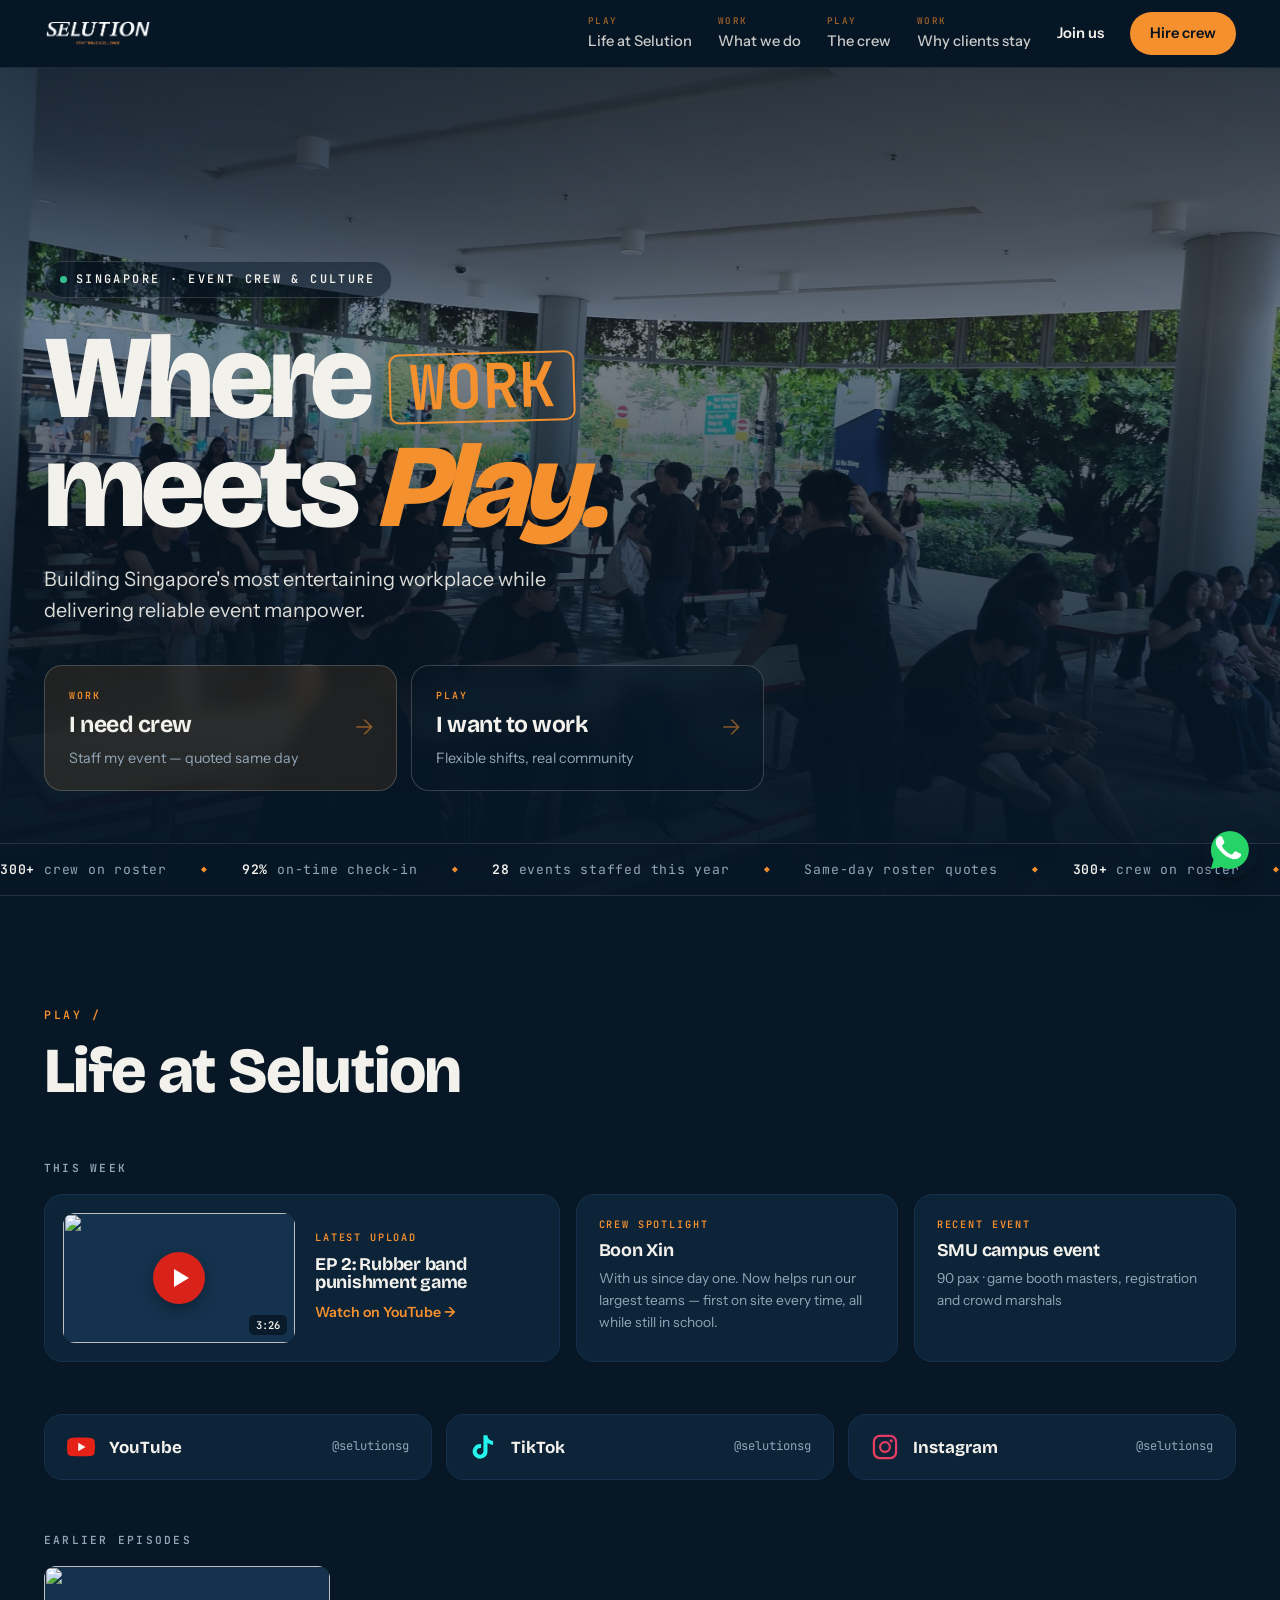
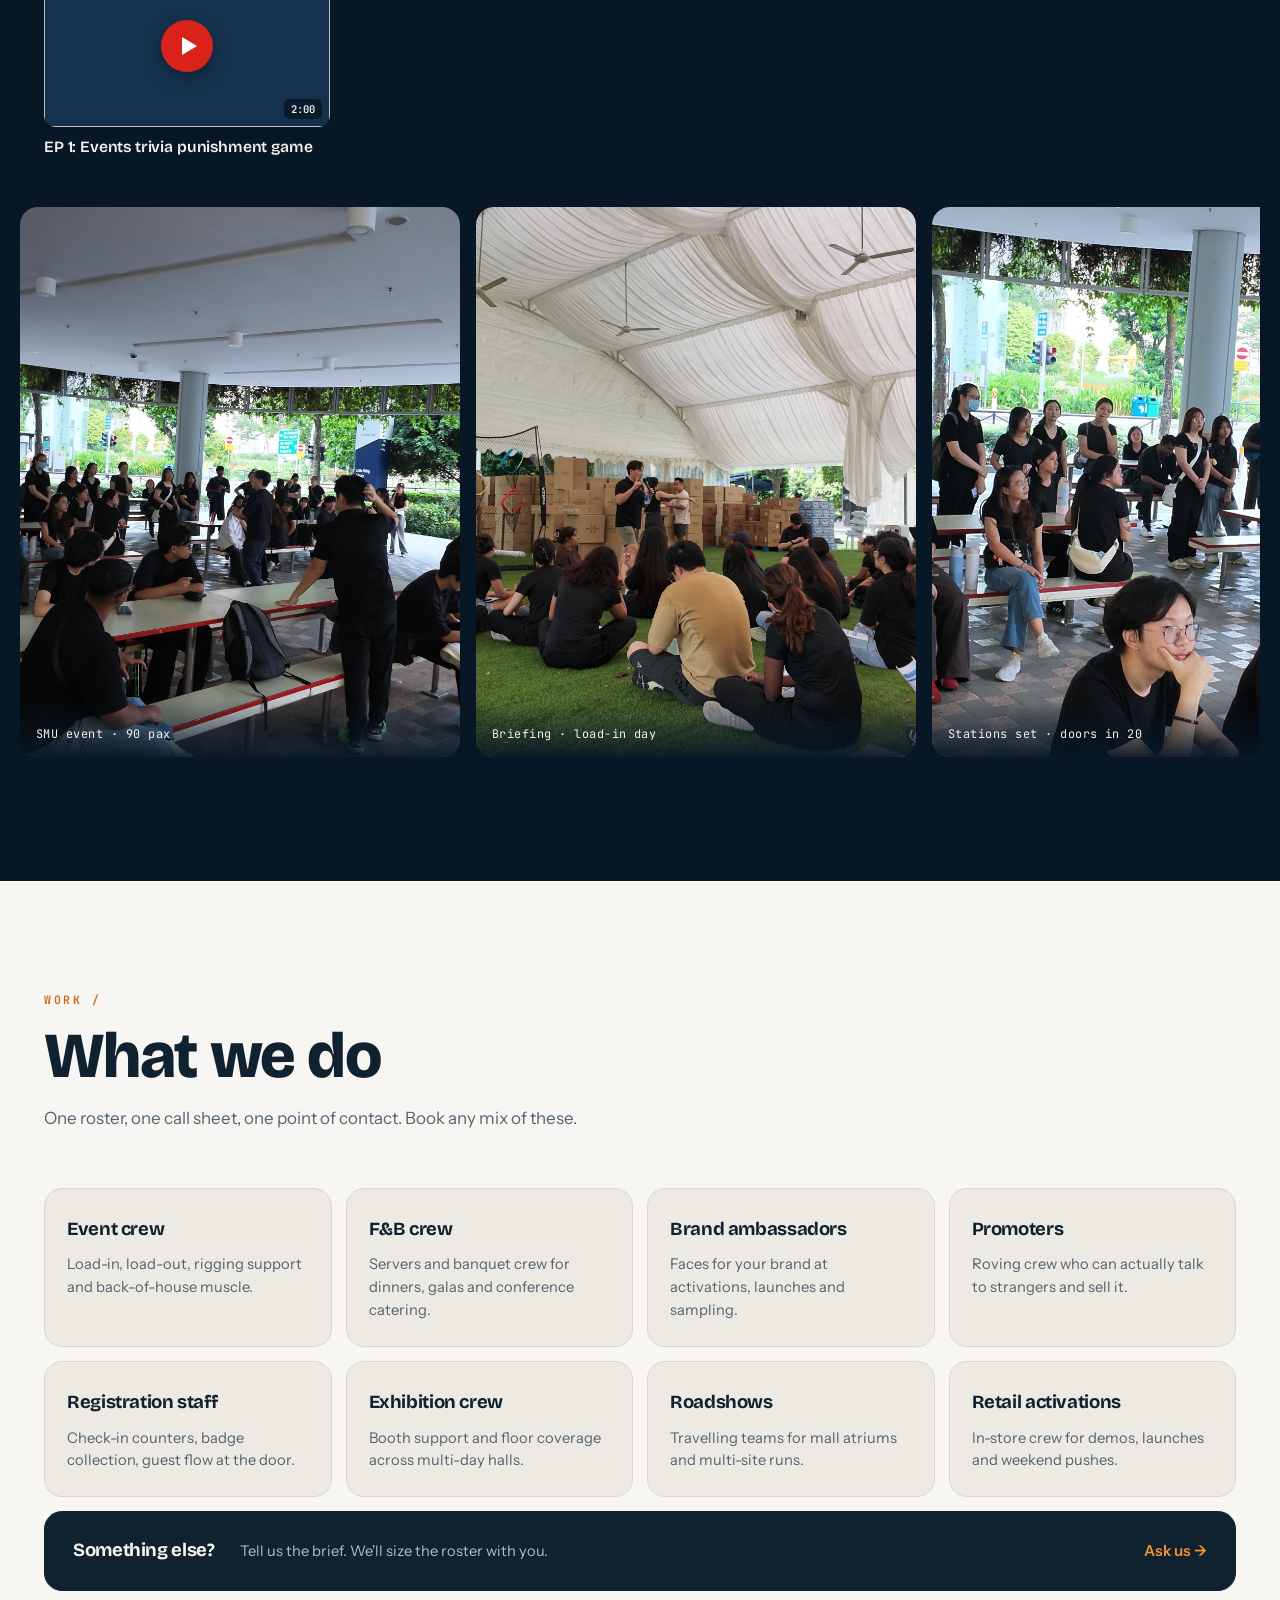
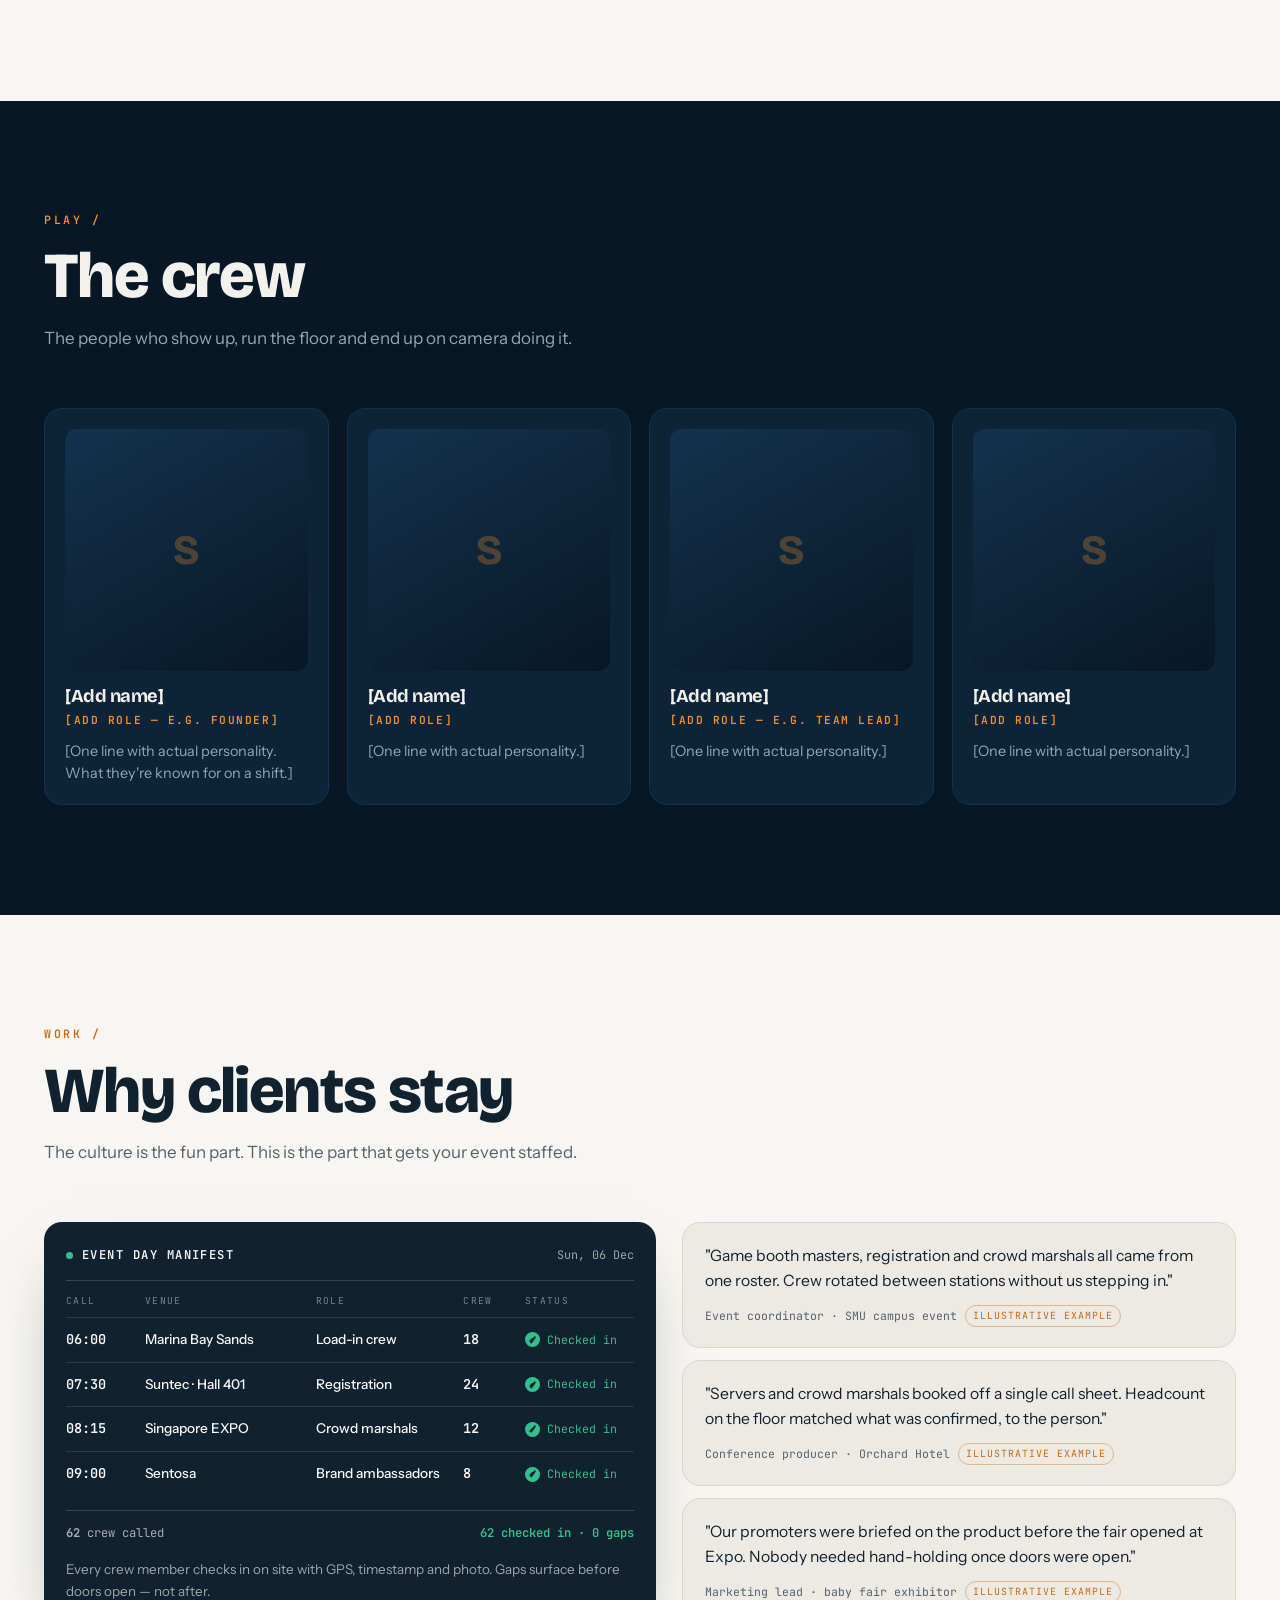
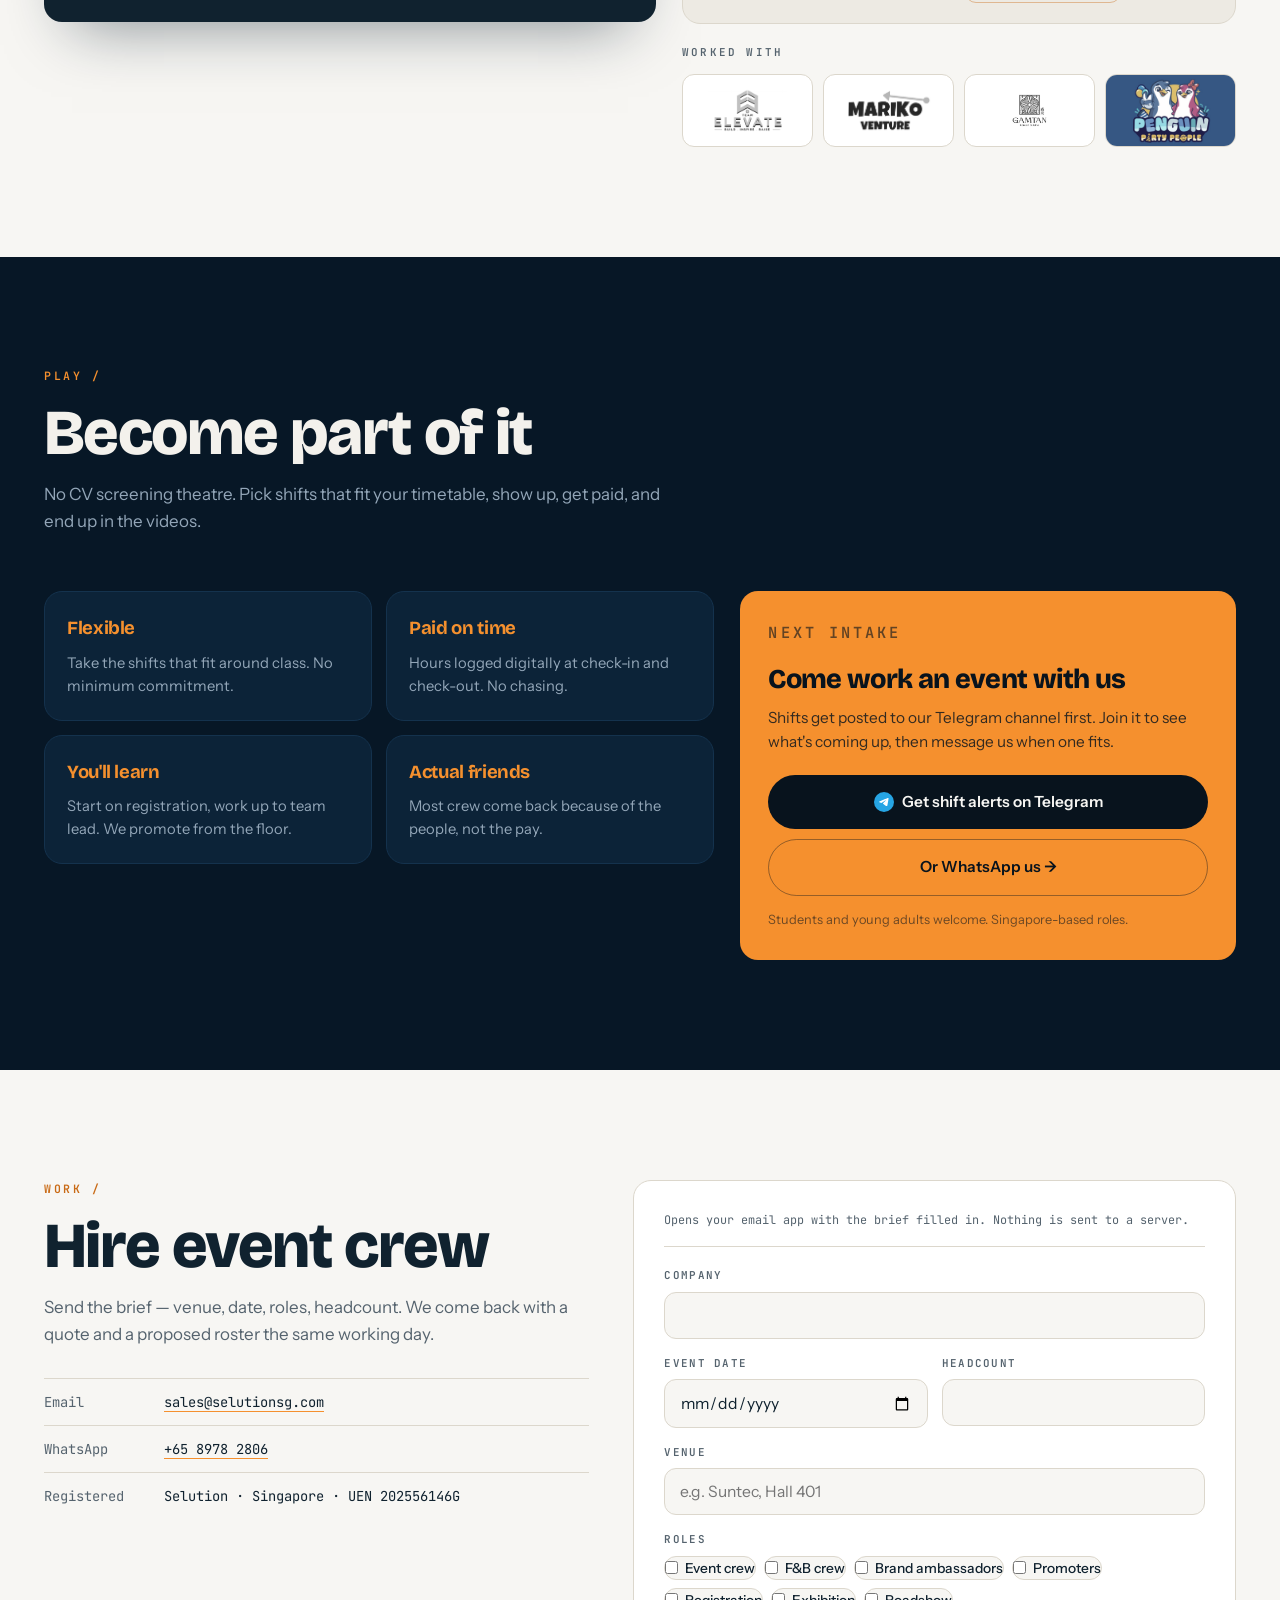
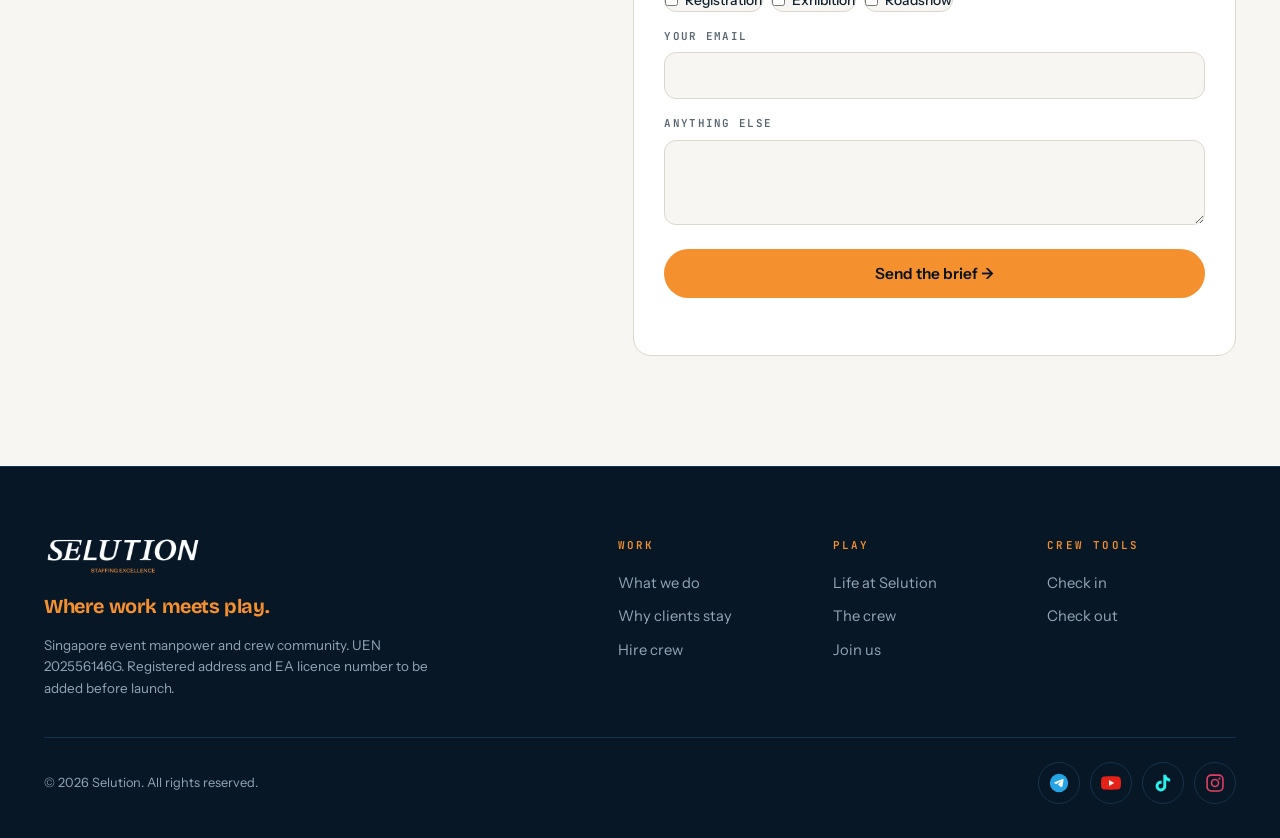
==== commit d306fe8e: "Use a transparent logo so it sits flush on any background The logo carried its own navy panel from t" ====
--- a/index.html
+++ b/index.html
@@ -5,13 +5,14 @@
 <meta name="viewport" content="width=device-width, initial-scale=1.0">
 <title>Selution — Where Work Meets Play</title>
 <meta name="description" content="Selution is building Singapore's most entertaining workplace while delivering reliable event manpower. Crew, promoters and brand ambassadors for events across Singapore.">
+<link rel="canonical" href="https://www.selutionsg.com/">
 <meta name="theme-color" content="#071726">
 <link rel="icon" type="image/svg+xml" href="assets/favicon.svg">
 <meta property="og:type" content="website">
 <meta property="og:title" content="Selution — Where Work Meets Play">
 <meta property="og:description" content="Building Singapore's most entertaining workplace while delivering reliable event manpower.">
-<meta property="og:url" content="https://selutionsg.github.io/selutionsg-website/">
-<meta property="og:image" content="https://selutionsg.github.io/selutionsg-website/assets/og.png">
+<meta property="og:url" content="https://www.selutionsg.com/">
+<meta property="og:image" content="https://www.selutionsg.com/assets/og.png">
 <meta property="og:image:width" content="1200">
 <meta property="og:image:height" content="630">
 <meta name="twitter:card" content="summary_large_image">
@@ -27,7 +28,7 @@
 <header class="nav" id="top">
   <div class="shell nav-row">
     <a href="#top" class="nav-brand">
-      <img src="assets/logo-crop.png" alt="Selution">
+      <img src="assets/logo-mark.png" alt="Selution">
     </a>
 
     <nav class="nav-links" id="nav-links" aria-label="Primary">
@@ -487,7 +488,7 @@
   <div class="shell">
     <div class="foot-top">
       <div class="foot-brand">
-        <img src="assets/logo-crop.png" alt="Selution" class="foot-logo">
+        <img src="assets/logo-mark.png" alt="Selution" class="foot-logo">
         <p class="foot-line">Where work meets play.</p>
         <p class="foot-fine">Singapore event manpower and crew community. UEN 202556146G. Registered address and EA licence number to be added before launch.</p>
       </div>
--- a/styles.css
+++ b/styles.css
@@ -125,7 +125,7 @@
   border-bottom:1px solid rgba(243,241,236,.09);
 }
 .nav-row{ display:flex; align-items:center; justify-content:space-between; gap:20px; }
-.nav-brand img{ height:26px; width:auto; border-radius:3px; }
+.nav-brand img{ height:26px; width:auto; }
 
 .nav-links{ display:flex; align-items:center; gap:26px; }
 .nav-links a{
@@ -703,7 +703,7 @@
    ══════════════════════════════════════════════════════════════════════════ */
 .foot{ background:var(--ink); padding:70px 0 34px; border-top:1px solid var(--ink-3); }
 .foot-top{ display:grid; grid-template-columns:1.2fr 1.4fr; gap:44px; padding-bottom:38px; }
-.foot-logo{ height:38px; width:auto; border-radius:3px; margin-bottom:16px; }
+.foot-logo{ height:38px; width:auto; margin-bottom:16px; }
 .foot-line{
   font-family:var(--display); font-weight:700; font-size:1.24rem;
   letter-spacing:-.02em; margin:0 0 12px; color:var(--flare);
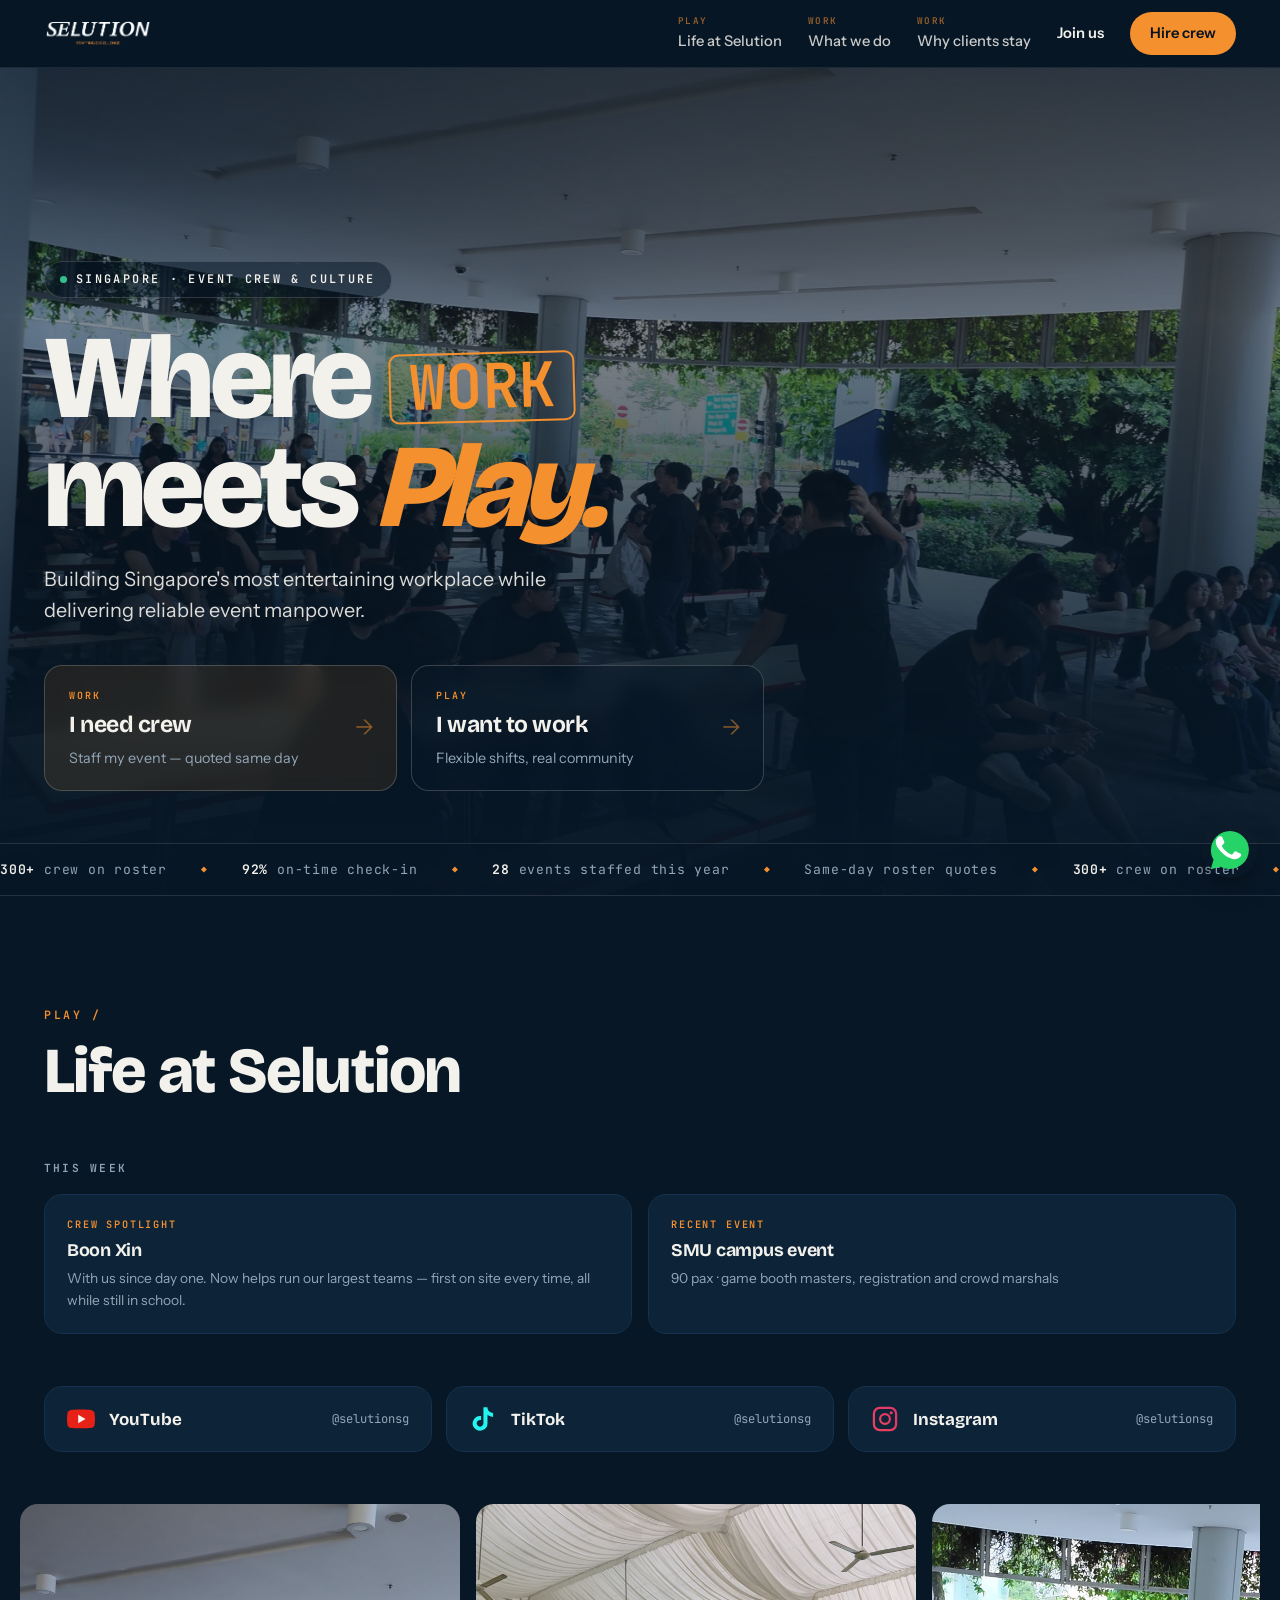
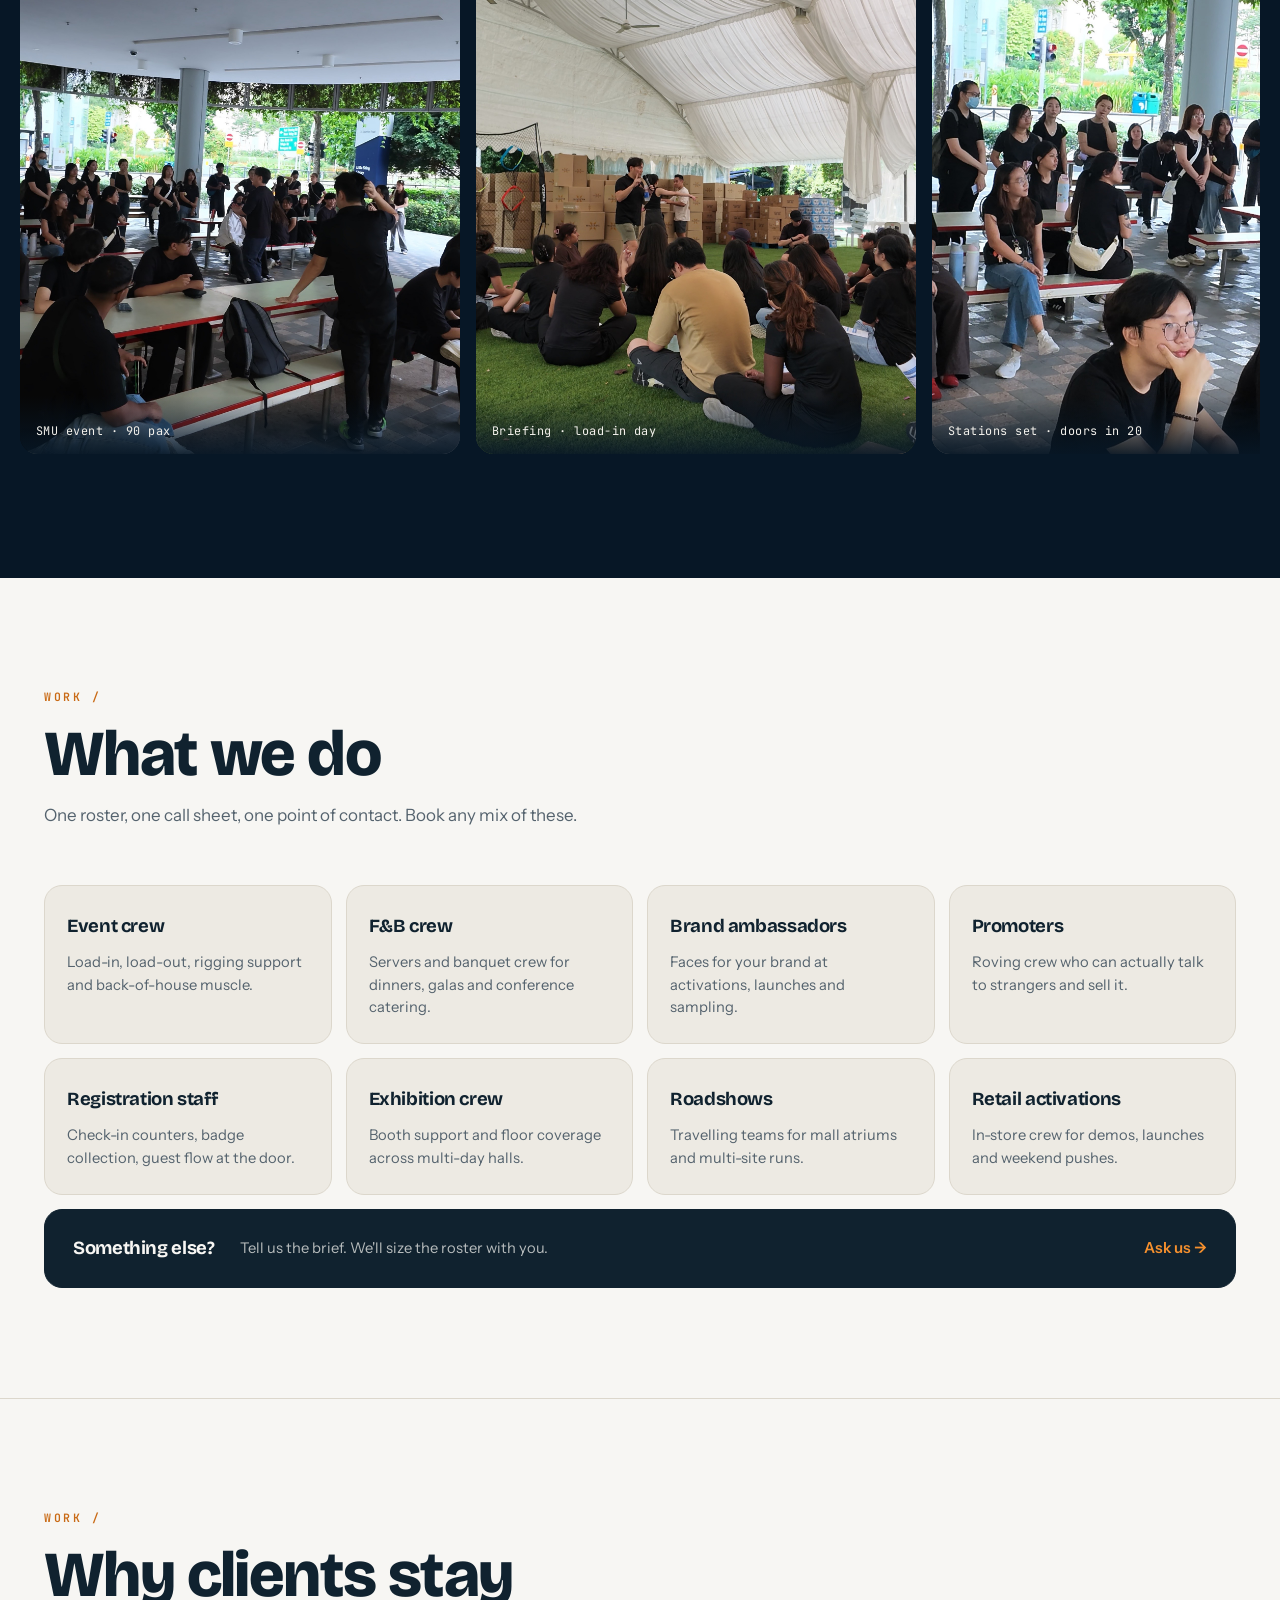
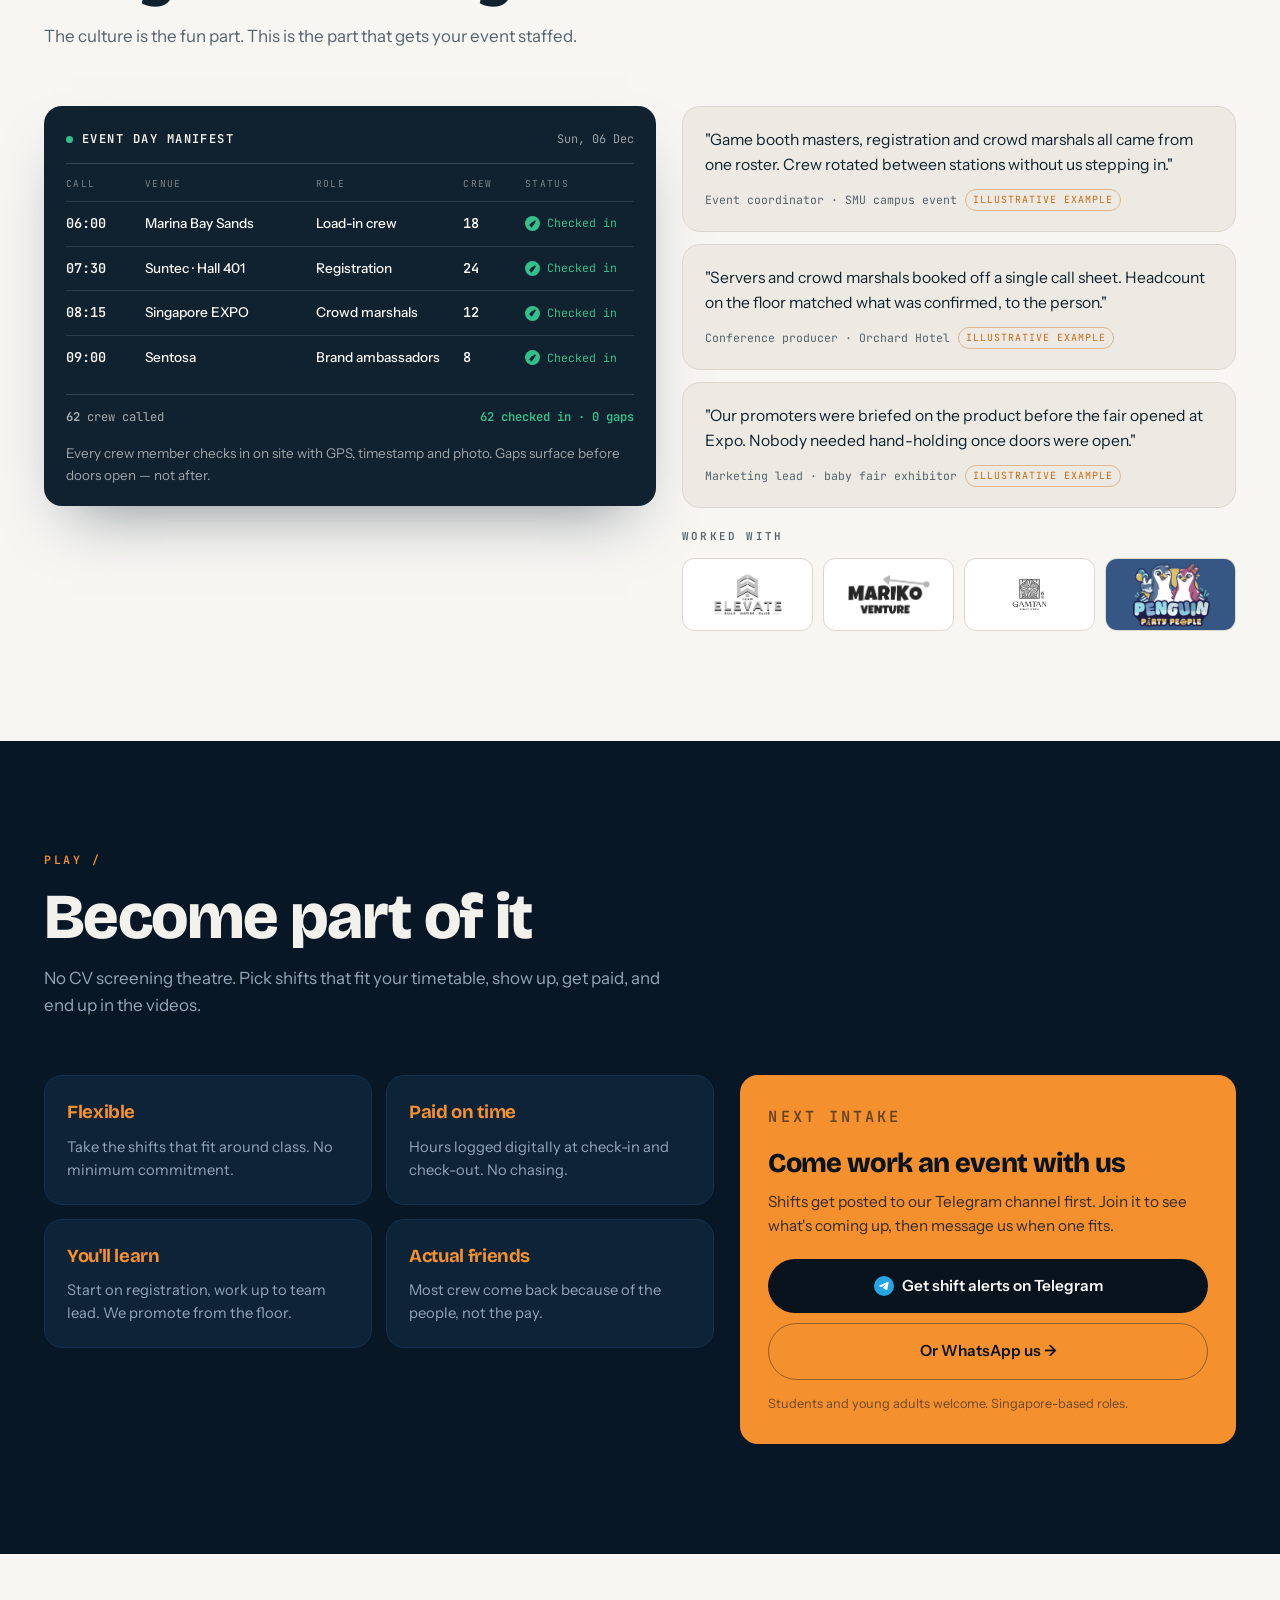
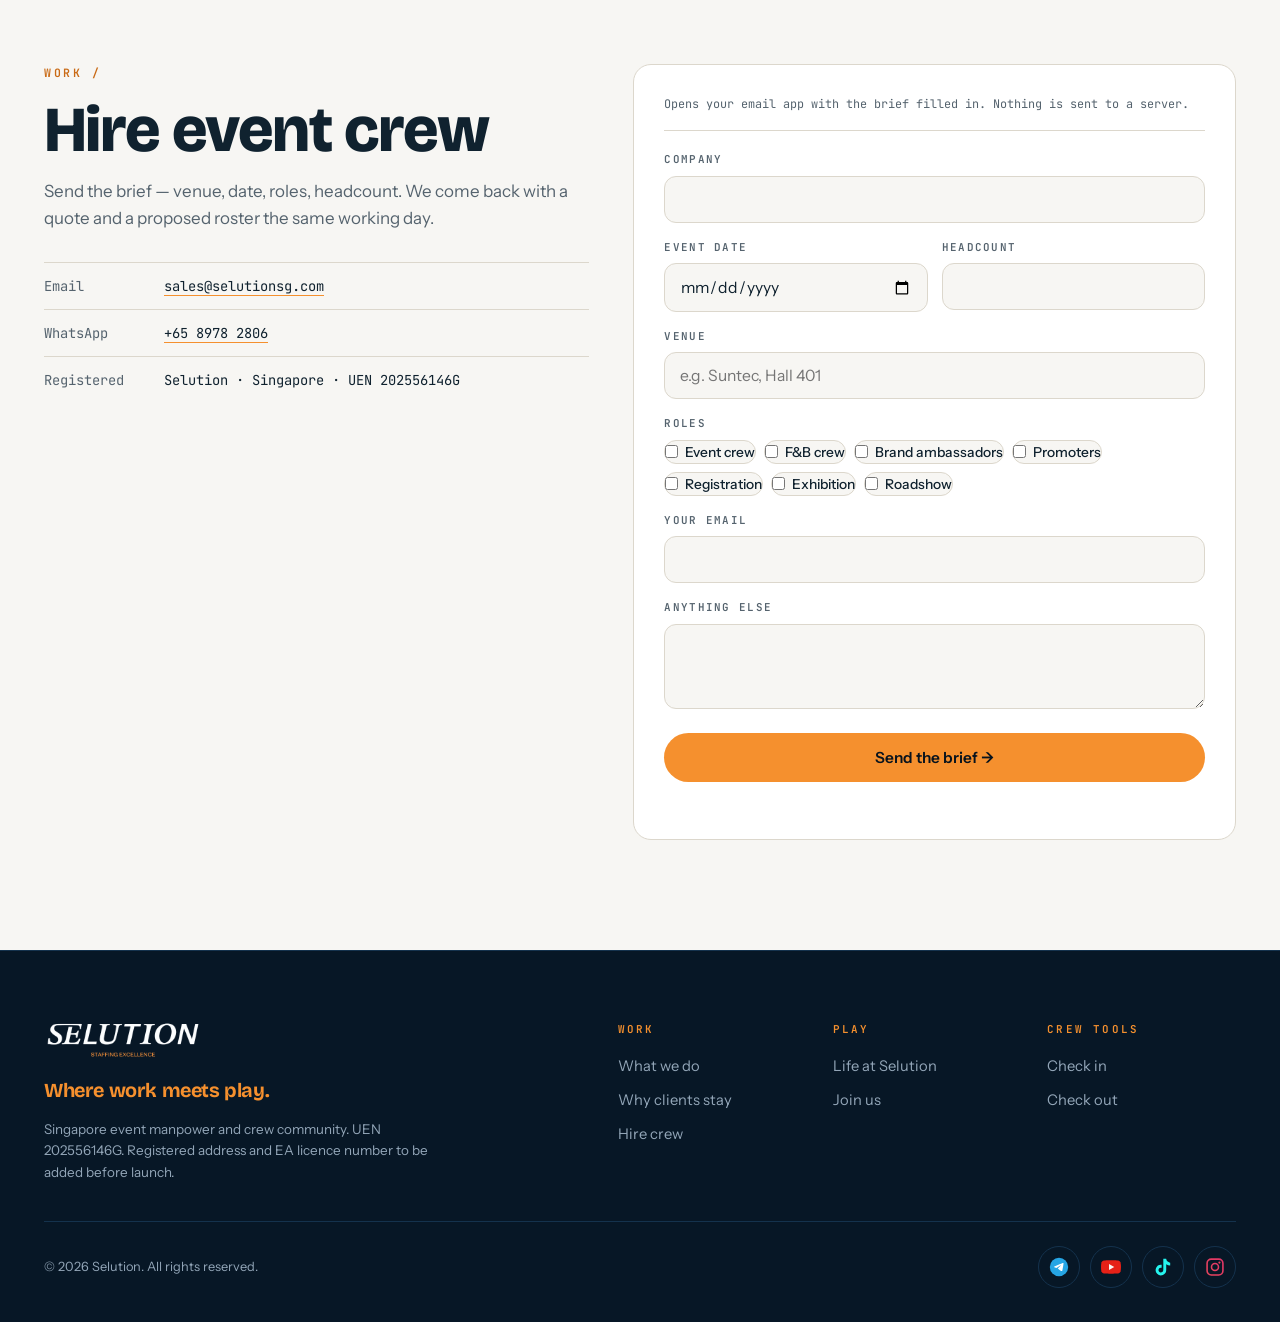
==== commit 4ccb66ea: "Temporarily hide the YouTube blocks and The Crew section Both are commented out in place rather than" ====
--- a/index.html
+++ b/index.html
@@ -34,7 +34,8 @@
     <nav class="nav-links" id="nav-links" aria-label="Primary">
       <a href="#life"><span class="tag-play">Play</span> Life at Selution</a>
       <a href="#services"><span class="tag-work">Work</span> What we do</a>
-      <a href="#crew"><span class="tag-play">Play</span> The crew</a>
+      <!-- HIDDEN NAV LINK — restore with the crew section:
+      <a href="#crew"><span class="tag-play">Play</span> The crew</a> -->
       <a href="#proof"><span class="tag-work">Work</span> Why clients stay</a>
       <a href="#join" class="nav-join">Join us</a>
       <a href="#hire" class="nav-cta">Hire crew</a>
@@ -117,8 +118,14 @@
       <div class="week">
         <p class="week-label">This week</p>
         <div class="week-grid">
+          <!-- ░░ HIDDEN: LATEST UPLOAD ░░ ────────────────────────────────
+               Temporarily removed. To restore, delete this comment wrapper.
+               Update data-video, data-title, the thumbnail URL, the duration
+               and the watch link to whatever the newest video is.
+               The styling (.yt-facade, .yt-play, .yt-dur) is still in
+               styles.css, and script.js still wires up any .yt-facade found.
+
           <article class="week-card week-feature">
-            <!-- Facade: the YouTube player only loads once you press play. -->
             <button class="yt-facade" type="button"
                     data-video="rhLR3N8OQwM"
                     data-title="EP 2: Rubber band punishment game"
@@ -135,6 +142,8 @@
             </div>
           </article>
 
+               ░░ END HIDDEN ░░ ──────────────────────────────────────────── -->
+
           <article class="week-card">
             <p class="week-kicker">Crew spotlight</p>
             <h3>Boon Xin</h3>
@@ -182,8 +191,12 @@
         </a>
       </div>
 
-      <!-- Earlier episodes. When a new one lands, the current feature above
-           moves down here and the newest takes its place. -->
+      <!-- ░░ HIDDEN: EARLIER EPISODES ░░ ─────────────────────────────────
+           Temporarily removed. To restore, delete this comment wrapper.
+           The row auto-fills, so add one <article class="ep"> per video —
+           it absorbs new entries without any layout change.
+           Styling (.eps, .eps-row, .ep, .ep-title) remains in styles.css.
+
       <div class="eps">
         <p class="eps-label">Earlier episodes</p>
         <div class="eps-row">
@@ -202,6 +215,8 @@
         </div>
       </div>
 
+           ░░ END HIDDEN ░░ ───────────────────────────────────────────── -->
+
       <!-- Reel: real event photography -->
       <div class="reel" id="reel">
         <figure class="reel-item"><img src="assets/portfolio/01.jpg" alt="Crew briefing before an SMU campus event" loading="lazy"><figcaption>SMU event · 90 pax</figcaption></figure>
@@ -264,7 +279,17 @@
     </div>
   </section>
 
-  <!-- ══════════ THE CREW ══════════ -->
+  <!-- ░░ HIDDEN: THE CREW ░░ ══════════════════════════════════════════════
+       Temporarily removed. To restore:
+         1. Delete this comment wrapper.
+         2. Re-add the nav and footer links to #crew (both are commented
+            out in place — search for "HIDDEN NAV LINK" and "HIDDEN FOOTER
+            LINK" below).
+         3. Fill in each card. For a photo, replace the .person-photo
+            contents with <img src="assets/crew/name.jpg" alt="Name">.
+       Styling (.crew-grid, .person, .person-photo, .person-init,
+       .person-role, .person-line) remains in styles.css.
+
   <section class="band band-dark" id="crew">
     <div class="shell">
       <header class="band-head">
@@ -302,6 +327,8 @@
     </div>
   </section>
 
+       ░░ END HIDDEN ░░ ═════════════════════════════════════════════════ -->
+
   <!-- ══════════ WHY CLIENTS STAY ══════════ -->
   <section class="band band-light" id="proof">
     <div class="shell">
@@ -503,7 +530,8 @@
         <div>
           <p class="foot-h">Play</p>
           <a href="#life">Life at Selution</a>
-          <a href="#crew">The crew</a>
+          <!-- HIDDEN FOOTER LINK — restore with the crew section:
+          <a href="#crew">The crew</a> -->
           <a href="#join">Join us</a>
         </div>
         <div>
--- a/styles.css
+++ b/styles.css
@@ -101,6 +101,10 @@
 .band-dark{ background:var(--ink); color:var(--on-ink); }
 .band-light{ background:var(--paper); color:var(--on-paper); }
 .band-light .band-title{ color:var(--on-paper); }
+/* Two bands on the same ground would otherwise merge into one slab, so
+   give consecutive matches a hairline to keep the sections distinct. */
+.band-light + .band-light{ border-top:1px solid var(--paper-3); }
+.band-dark + .band-dark{ border-top:1px solid var(--ink-3); }
 
 /* ── Buttons ────────────────────────────────────────────────────────────── */
 .btn{
@@ -294,7 +298,11 @@
   letter-spacing:.2em; text-transform:uppercase; color:var(--on-ink-soft);
   margin:0 0 16px;
 }
-.week-grid{ display:grid; grid-template-columns:1.6fr 1fr 1fr; gap:16px; }
+/* Adapts to however many cards are present. When the video feature card is
+   in the grid it reclaims the wider first column automatically, so hiding
+   or restoring it needs no CSS change. */
+.week-grid{ display:grid; grid-template-columns:repeat(auto-fit, minmax(240px,1fr)); gap:16px; }
+.week-grid:has(.week-feature){ grid-template-columns:1.6fr 1fr 1fr; }
 .week-card{
   background:var(--ink-2); border:1px solid var(--ink-3);
   border-radius:var(--r); padding:22px; margin:0;
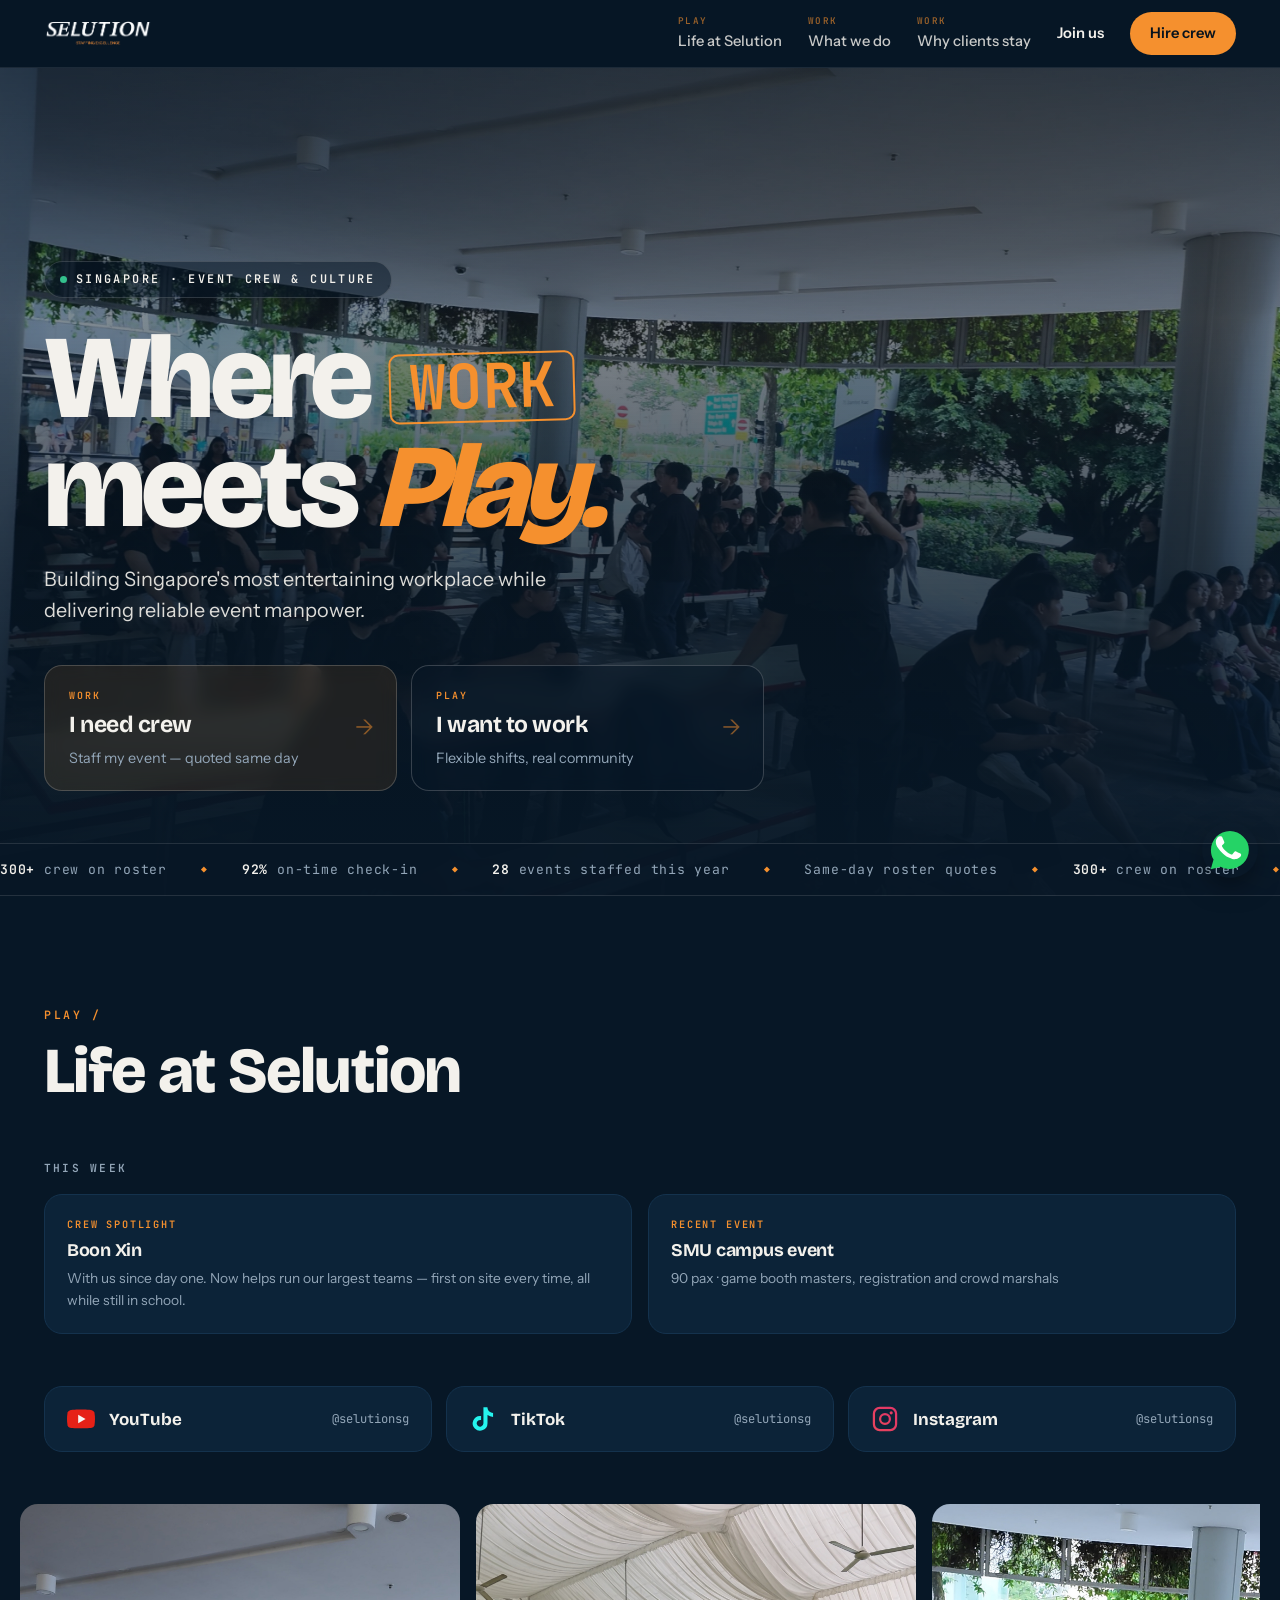
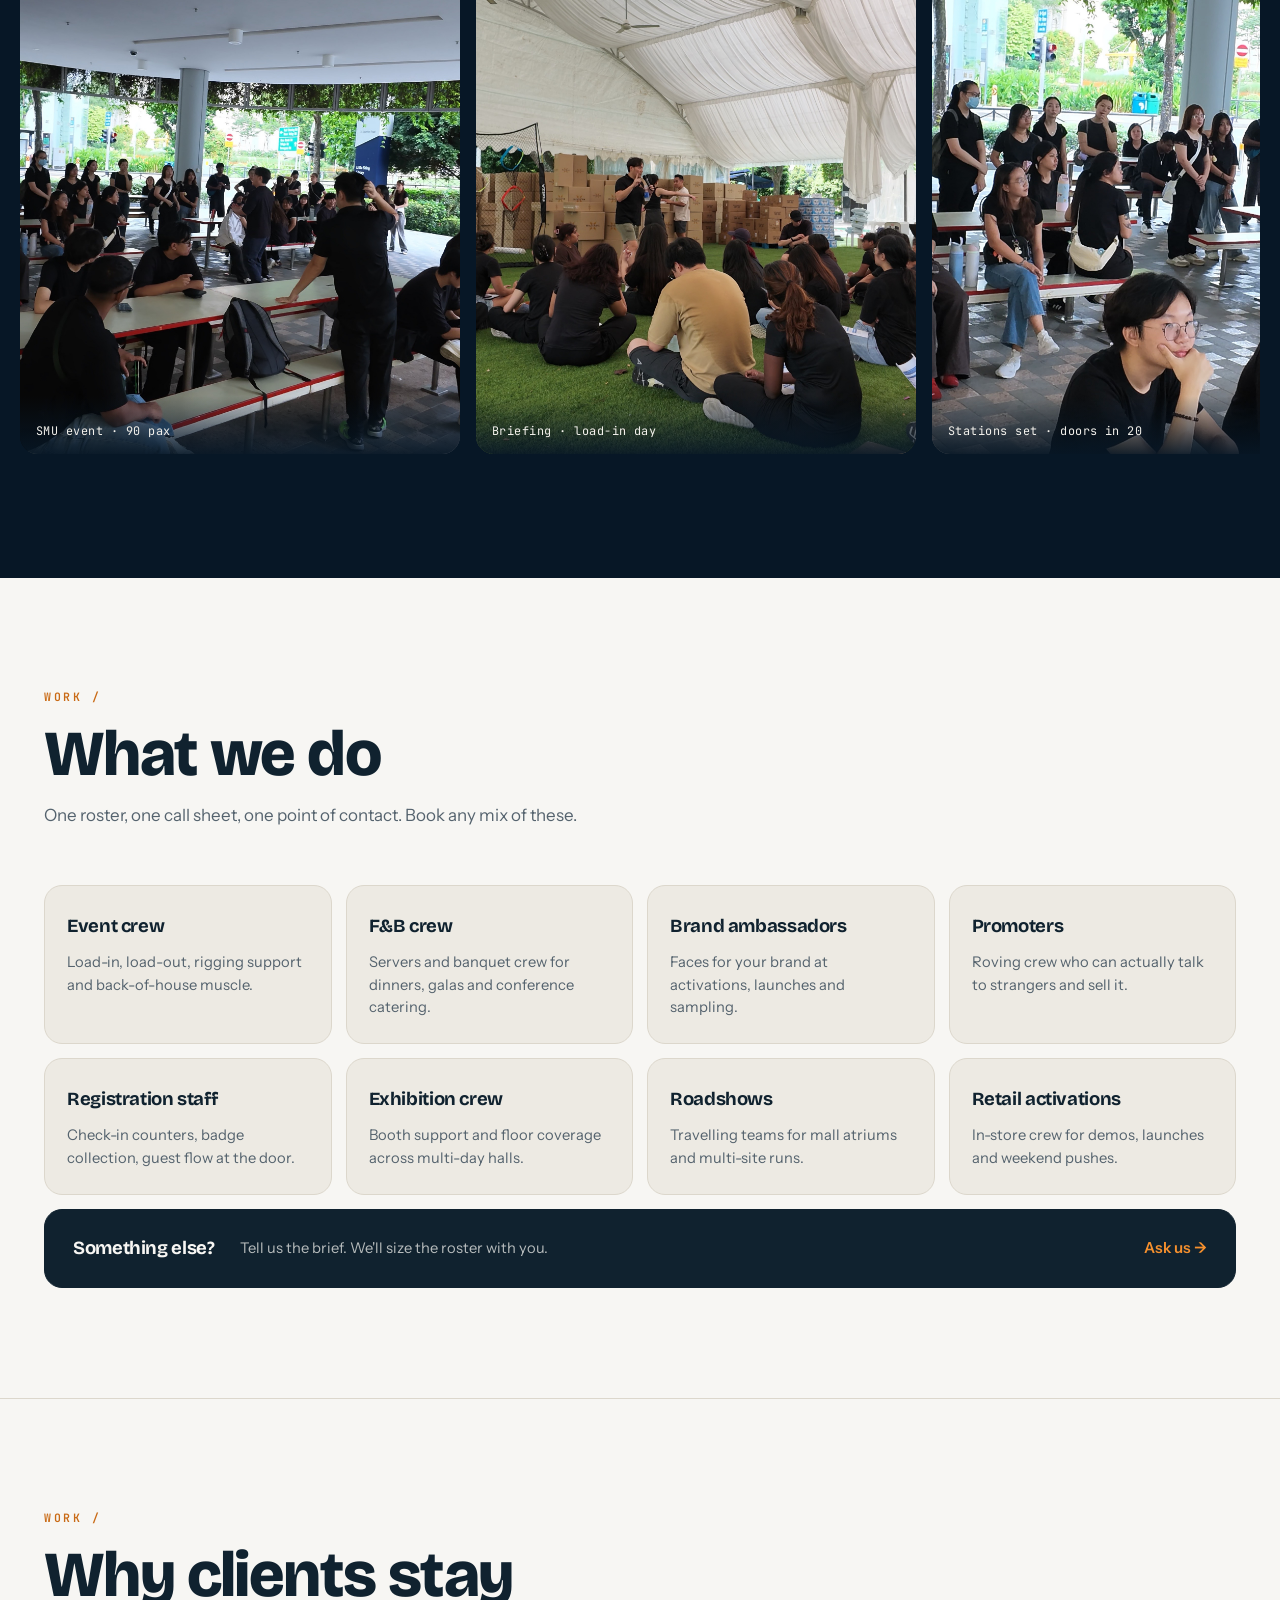
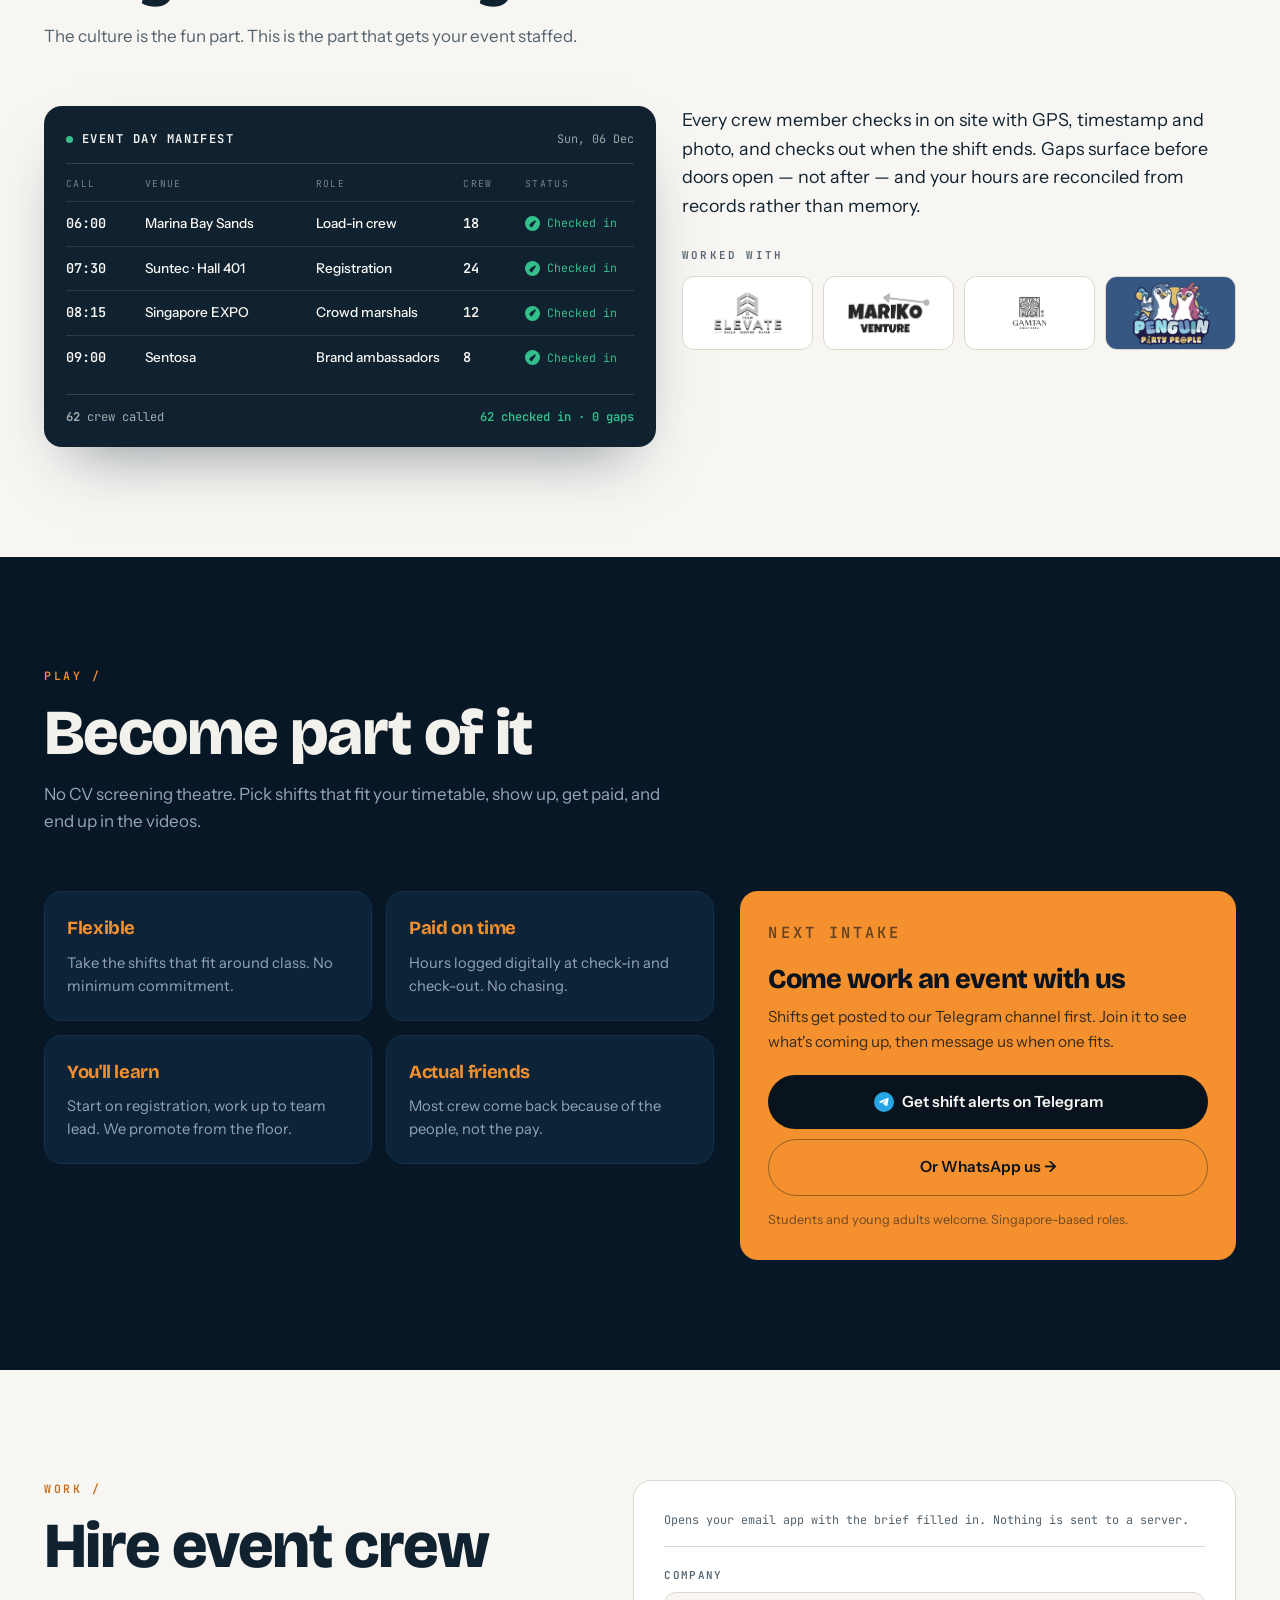
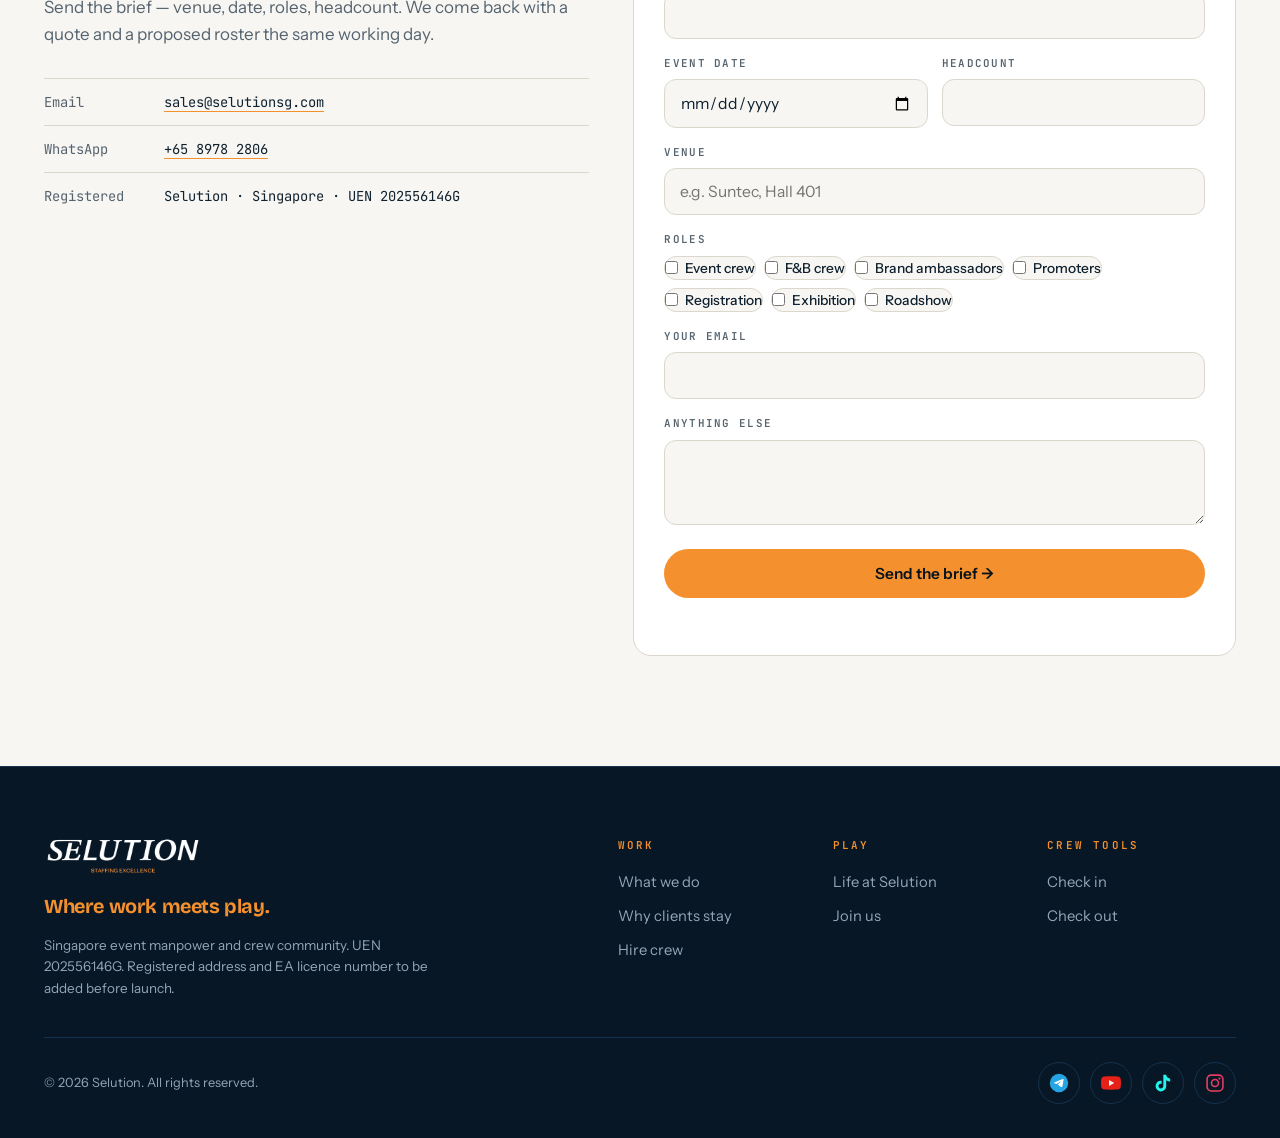
==== commit 1a755bd1: "Remove the illustrative-example testimonials Commented out in place with restore notes, since they w" ====
--- a/index.html
+++ b/index.html
@@ -374,10 +374,23 @@
             <span><strong id="manifest-total">62</strong> crew called</span>
             <span class="manifest-foot-ok">62 checked in · 0 gaps</span>
           </div>
-          <p class="manifest-note">Every crew member checks in on site with GPS, timestamp and photo. Gaps surface before doors open — not after.</p>
         </div>
 
         <div class="proof-side">
+          <p class="proof-lead">Every crew member checks in on site with GPS, timestamp and photo, and checks out when the shift ends. Gaps surface before doors open — not after — and your hours are reconciled from records rather than memory.</p>
+
+          <!-- ░░ HIDDEN: TESTIMONIALS ░░ ──────────────────────────────────
+               Removed because these quotes were written for the layout,
+               not said by clients — publishing them unlabelled would be a
+               fabricated endorsement.
+
+               To restore: replace each quote with a real one you have
+               written permission to publish, attribute it to the actual
+               person or company, then DELETE the <span>illustrative
+               example</span> tag from that quote's footer. Only remove
+               that tag from quotes that are genuinely real.
+               Styling (.quotes, .quote) remains in styles.css.
+
           <div class="quotes">
             <blockquote class="quote">
               <p>"Game booth masters, registration and crowd marshals all came from one roster. Crew rotated between stations without us stepping in."</p>
@@ -393,6 +406,8 @@
             </blockquote>
           </div>
 
+               ░░ END HIDDEN ░░ ───────────────────────────────────────── -->
+
           <!-- Drop logo files into assets/logos/ as 01.png … 06.png.
                Any slot without a file hides itself, so nothing broken ever
                shows publicly. Update each alt to the client's name. -->
--- a/styles.css
+++ b/styles.css
@@ -549,6 +549,11 @@
   color:rgba(247,246,243,.62);
 }
 
+/* Supporting copy in the right column, carrying the weight the quotes did */
+.proof-lead{
+  margin:0 0 26px; font-size:1.12rem; line-height:1.6;
+  color:var(--on-paper);
+}
 .quotes{ display:grid; gap:12px; }
 .quote{
   margin:0; background:var(--paper-2); border:1px solid var(--paper-3);
